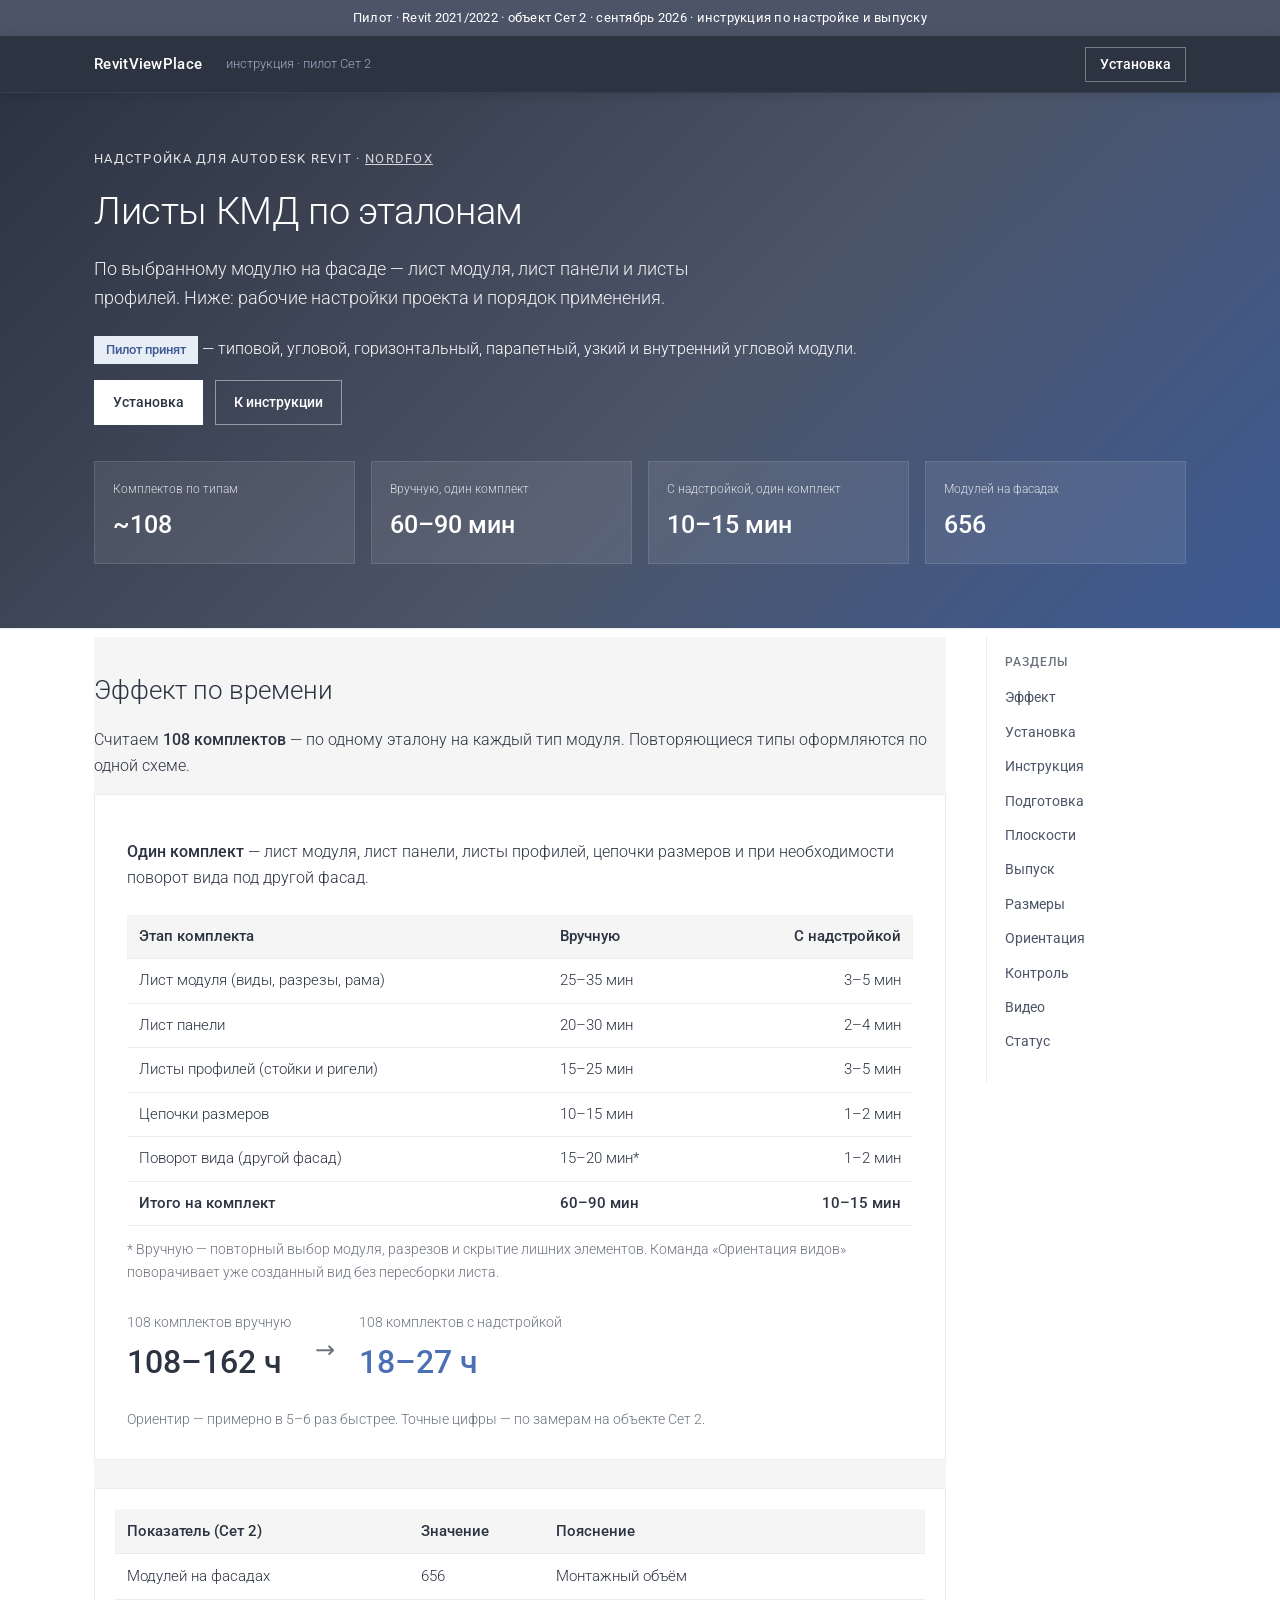
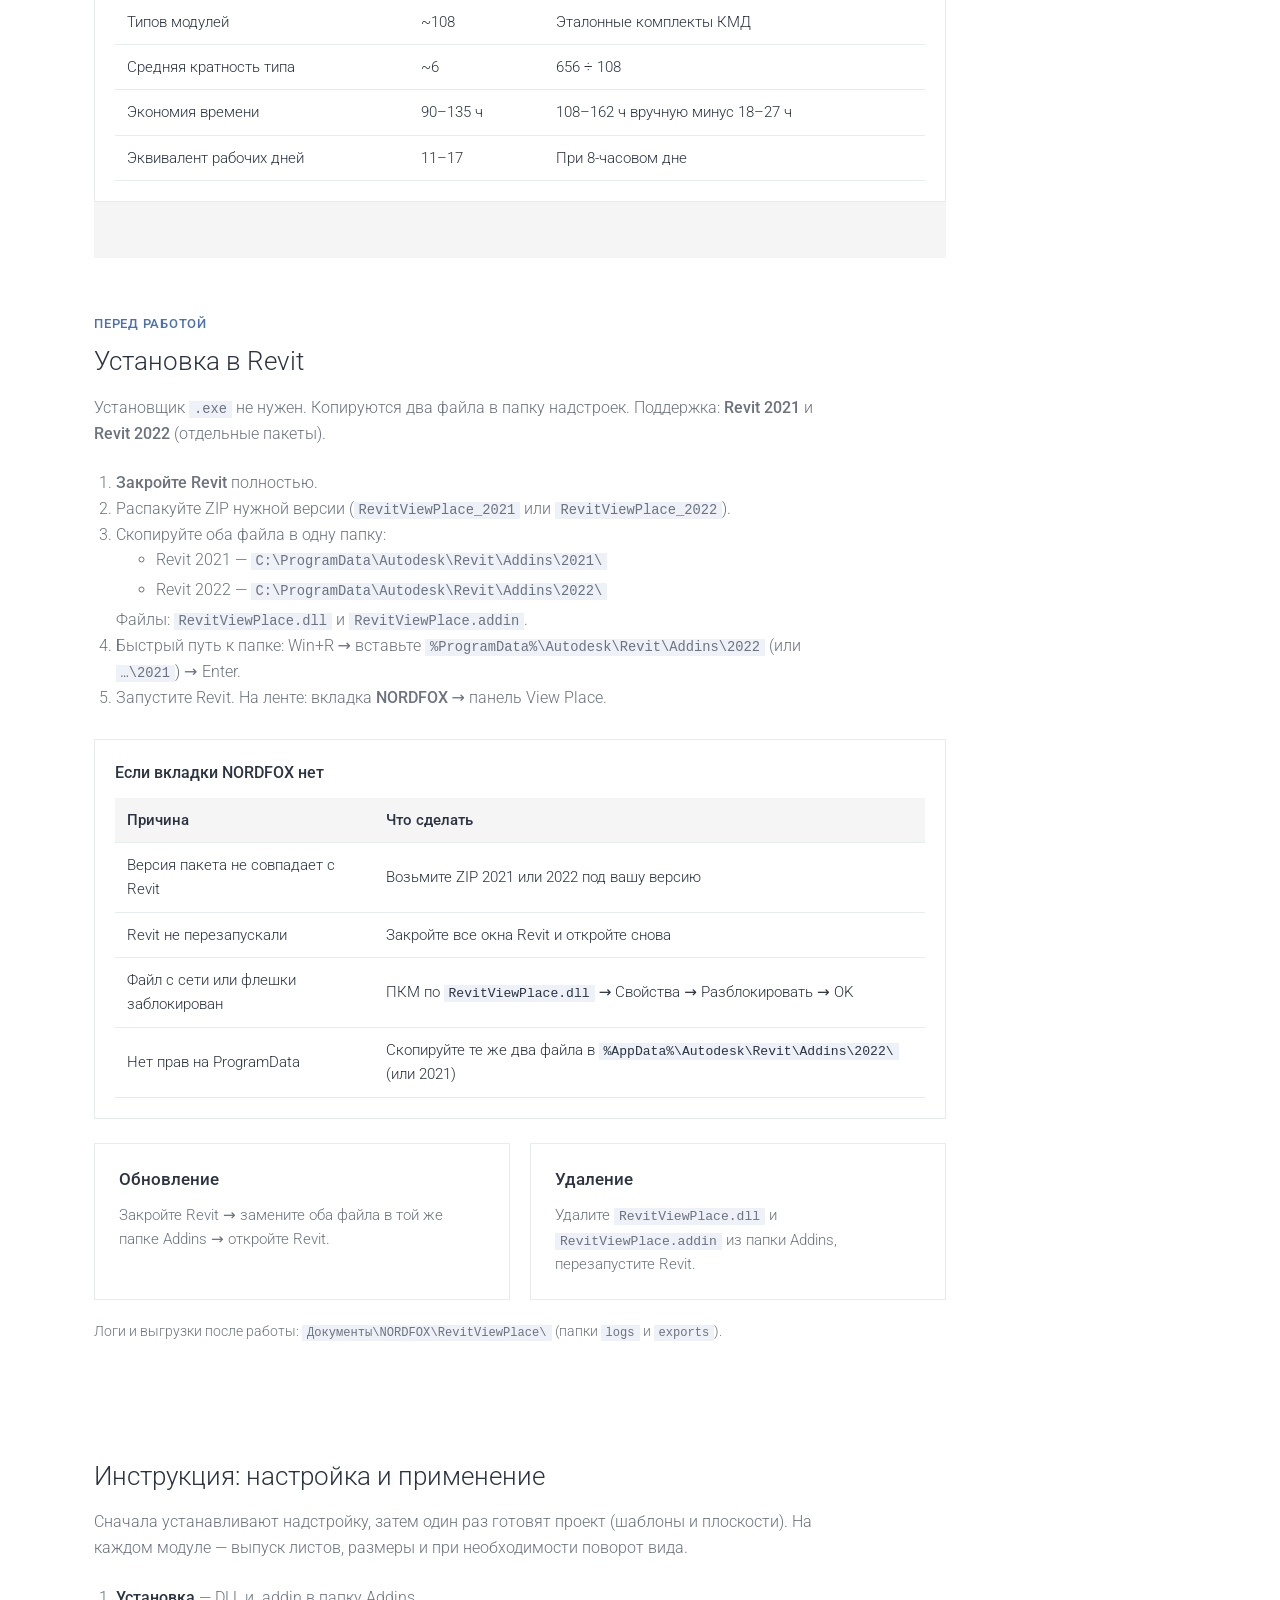
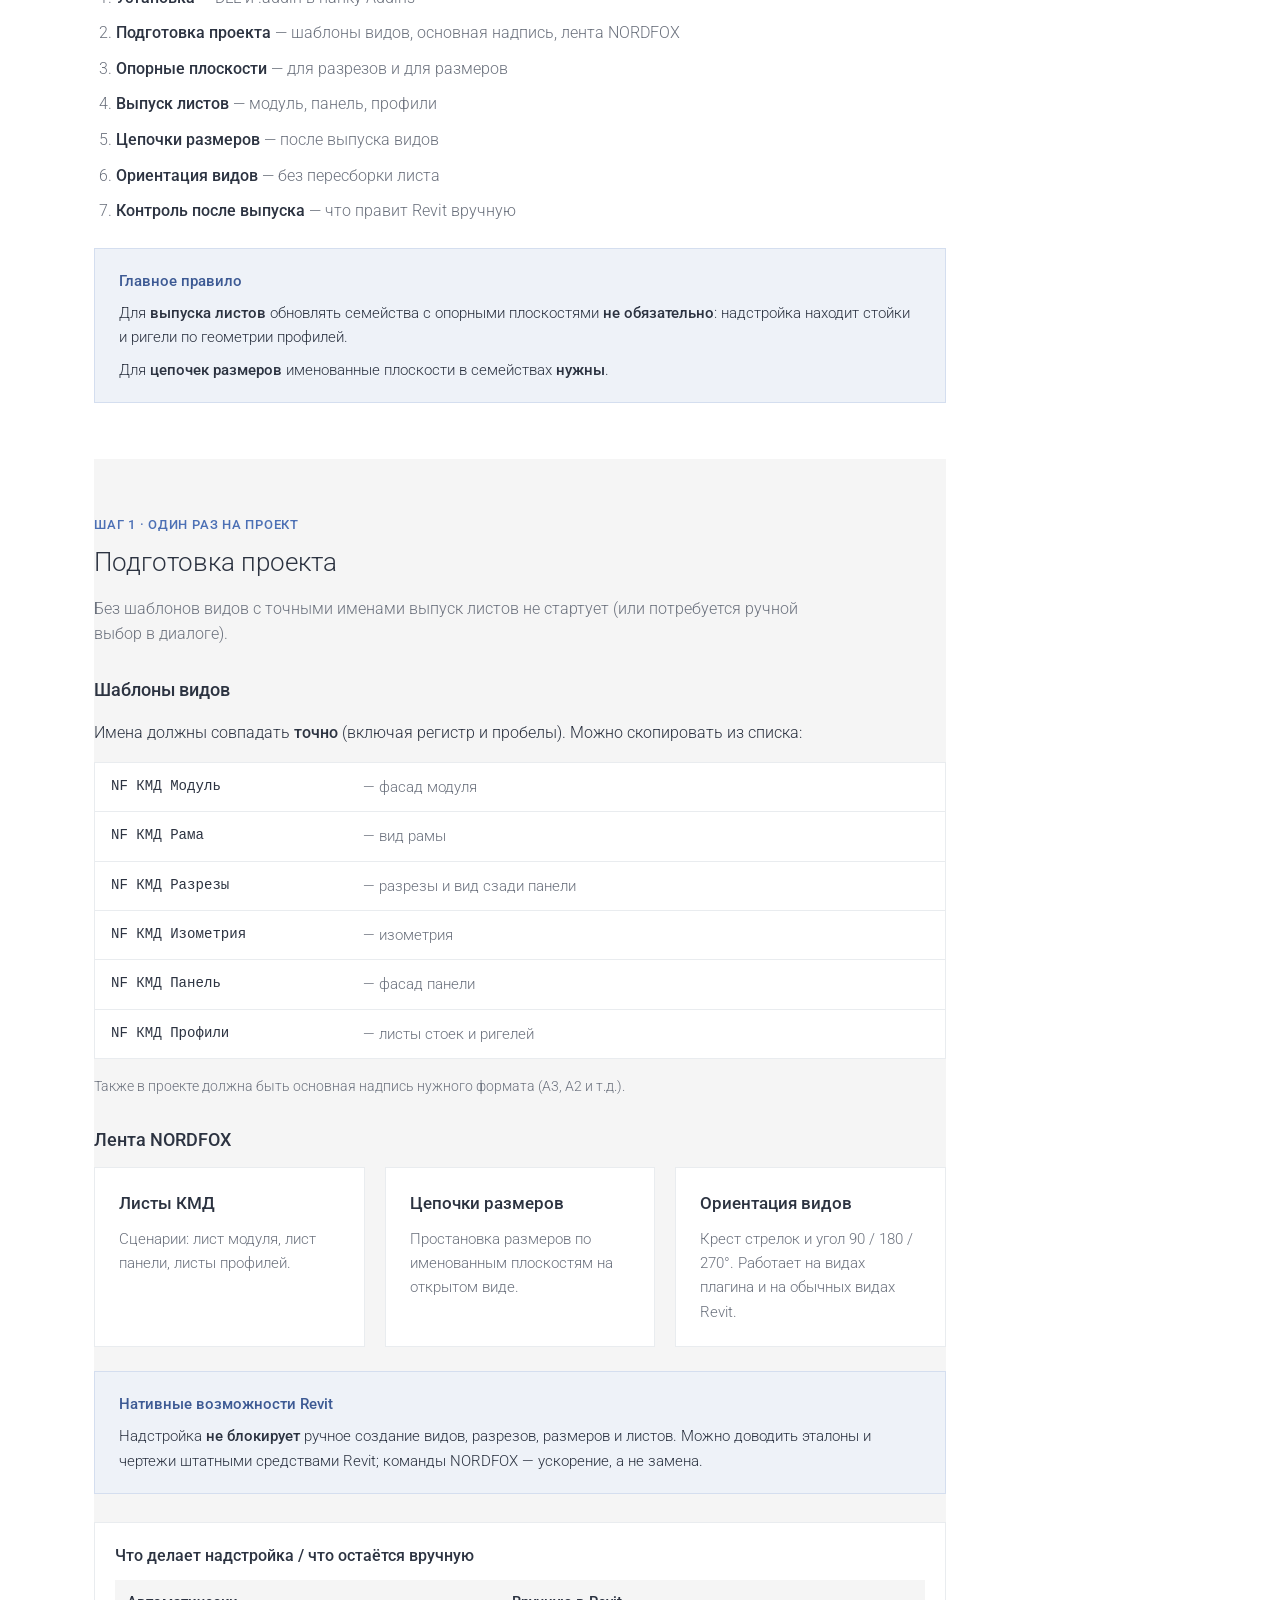
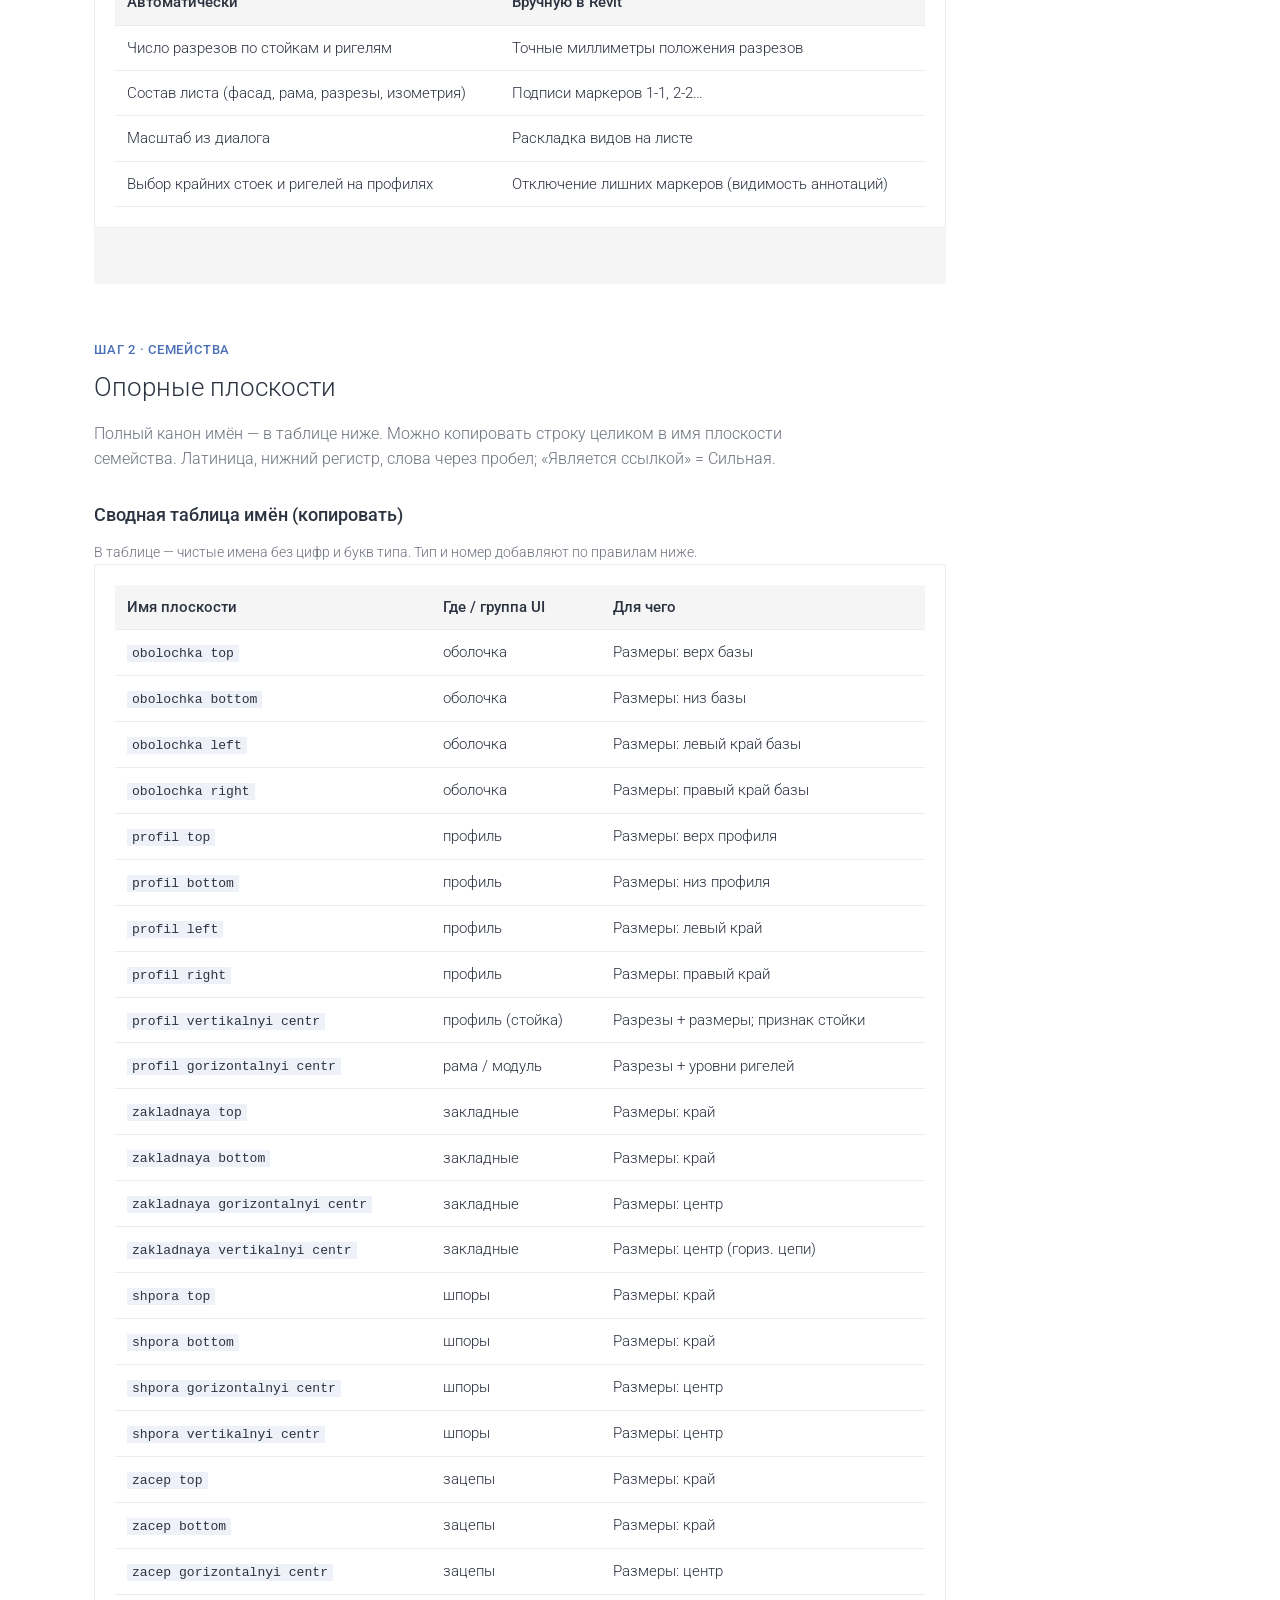
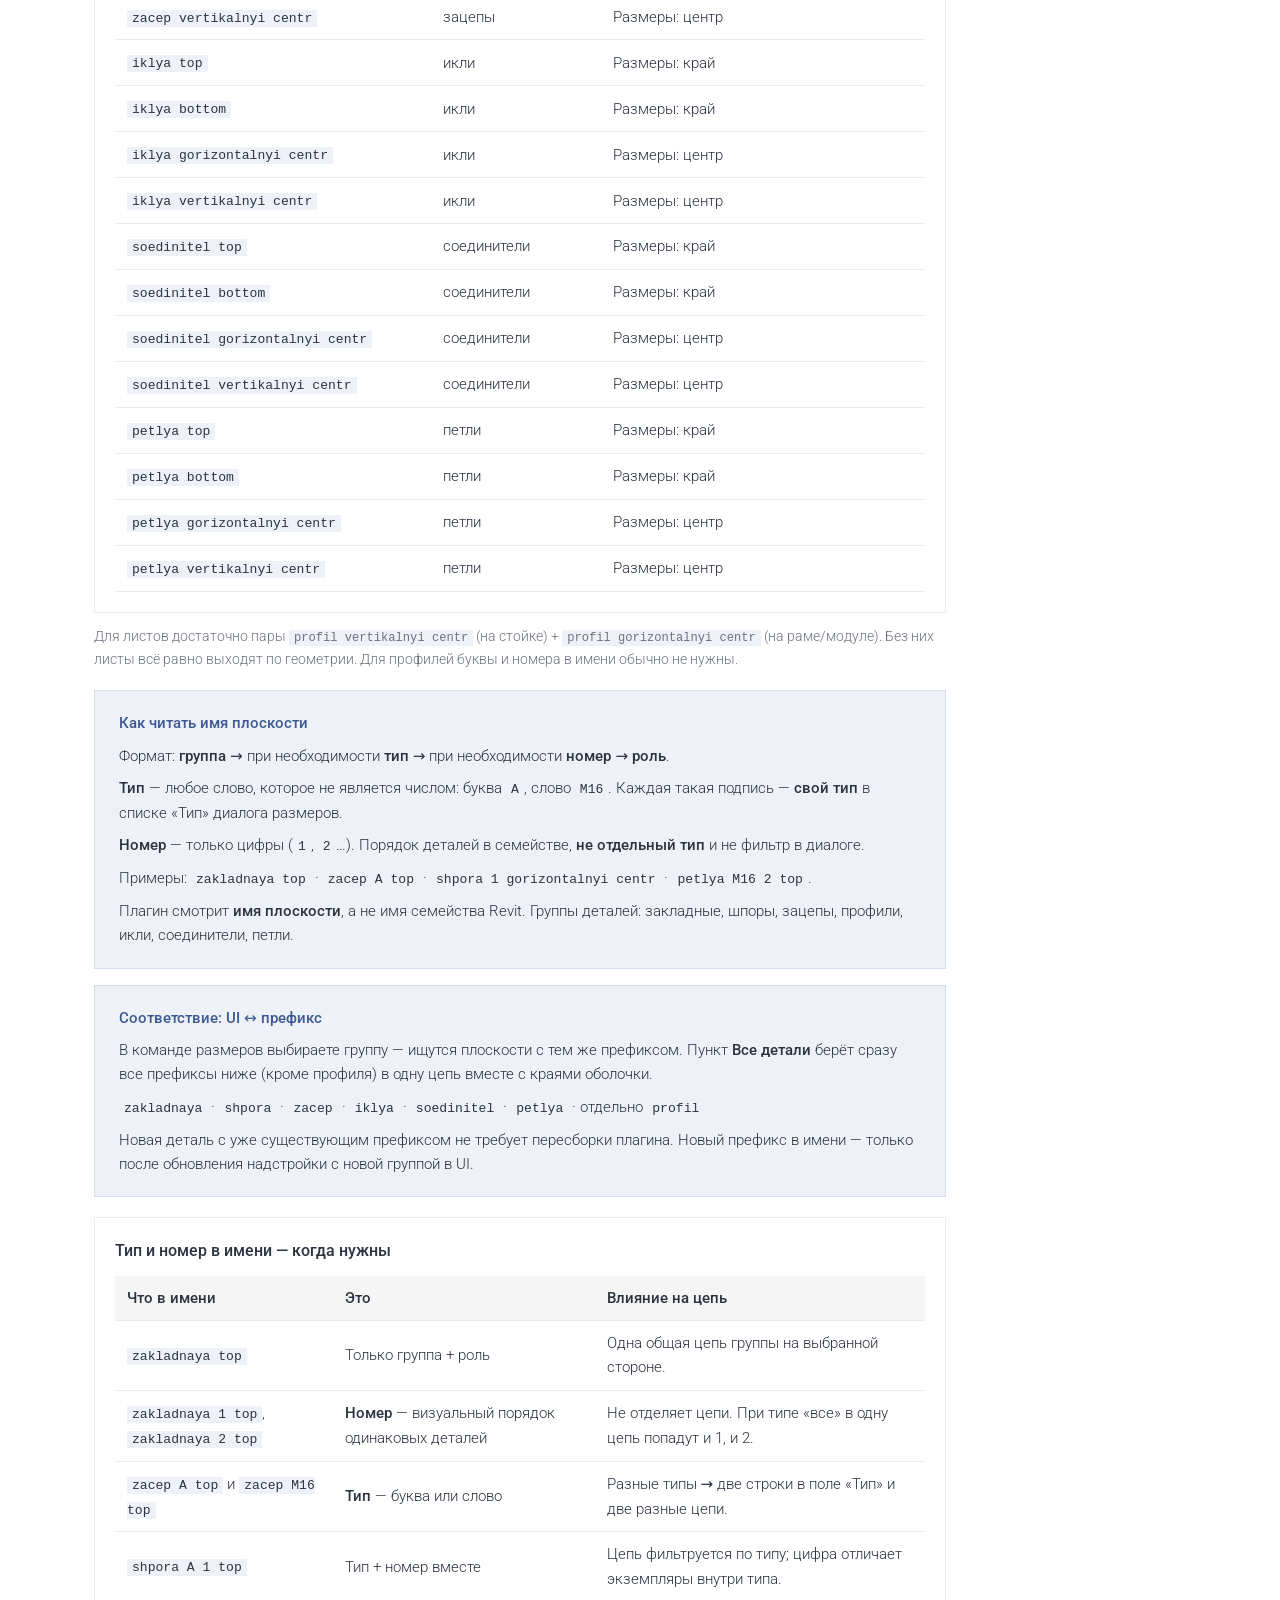
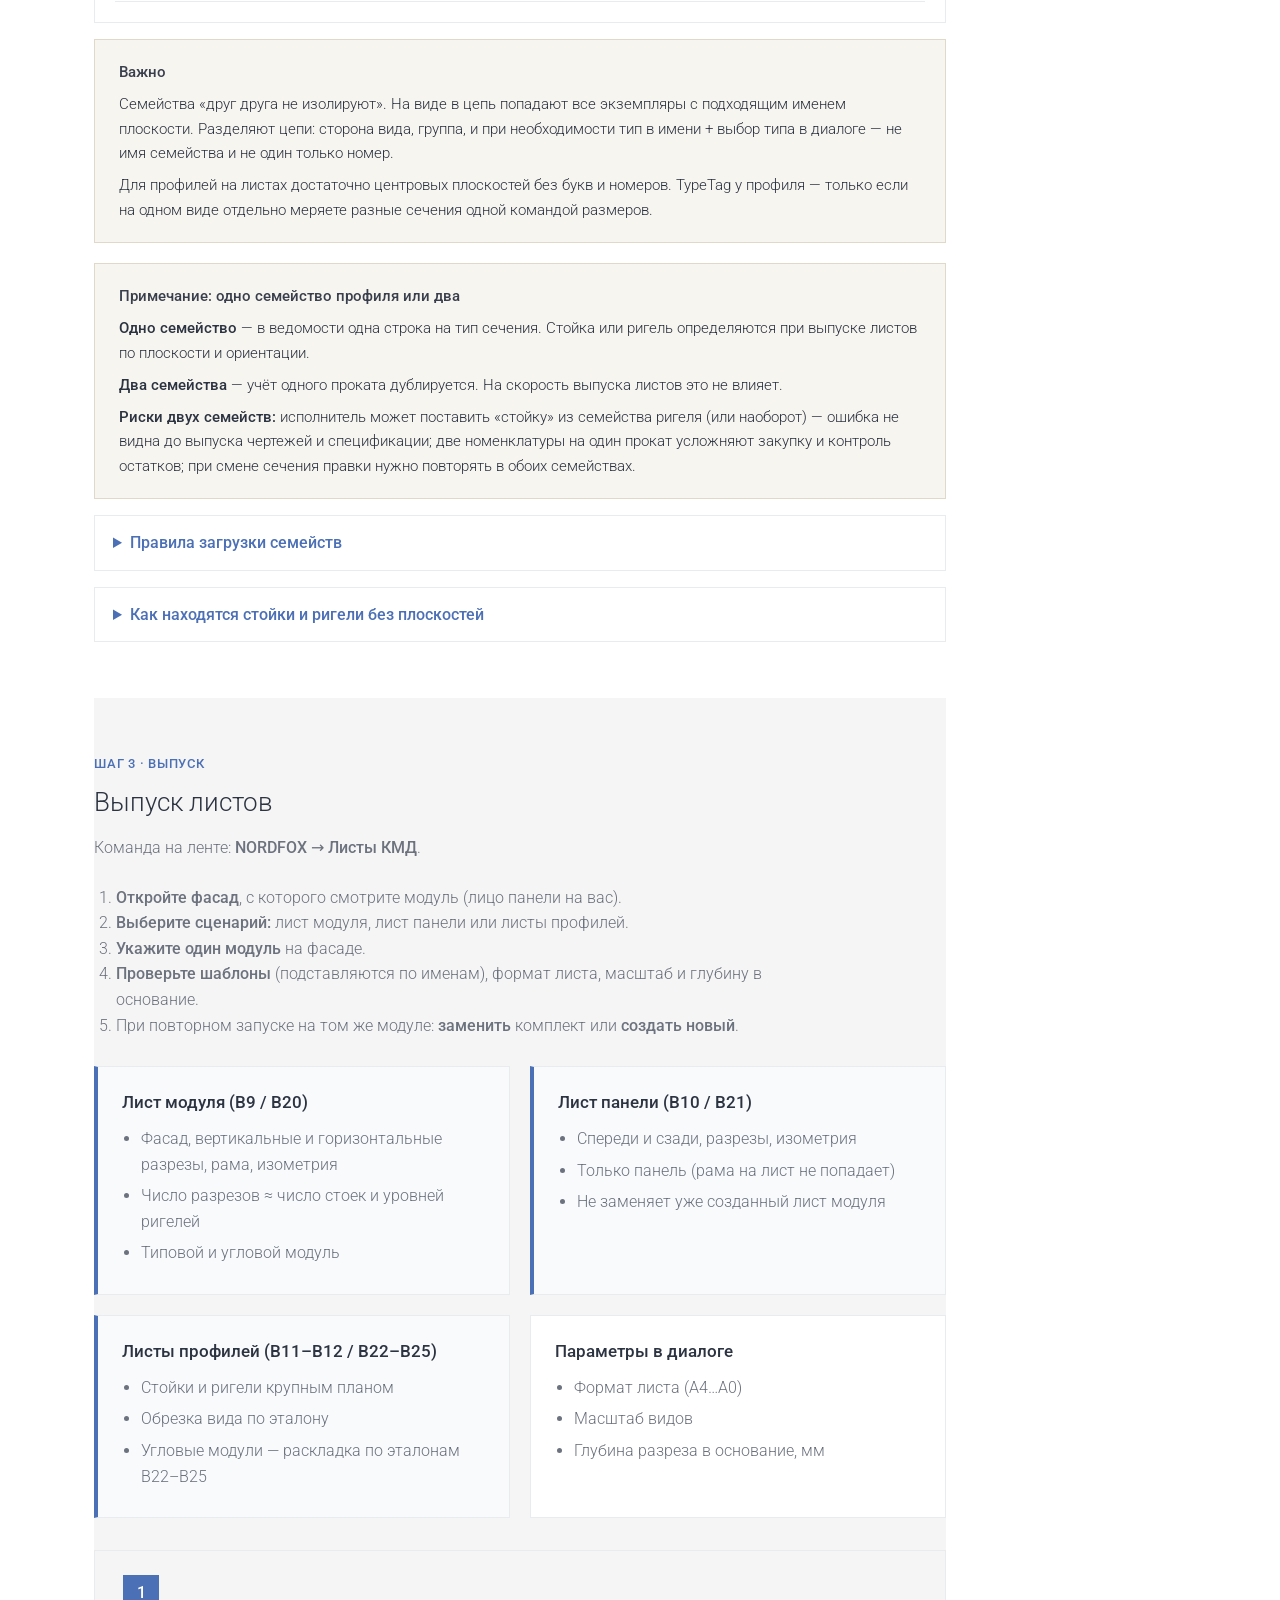
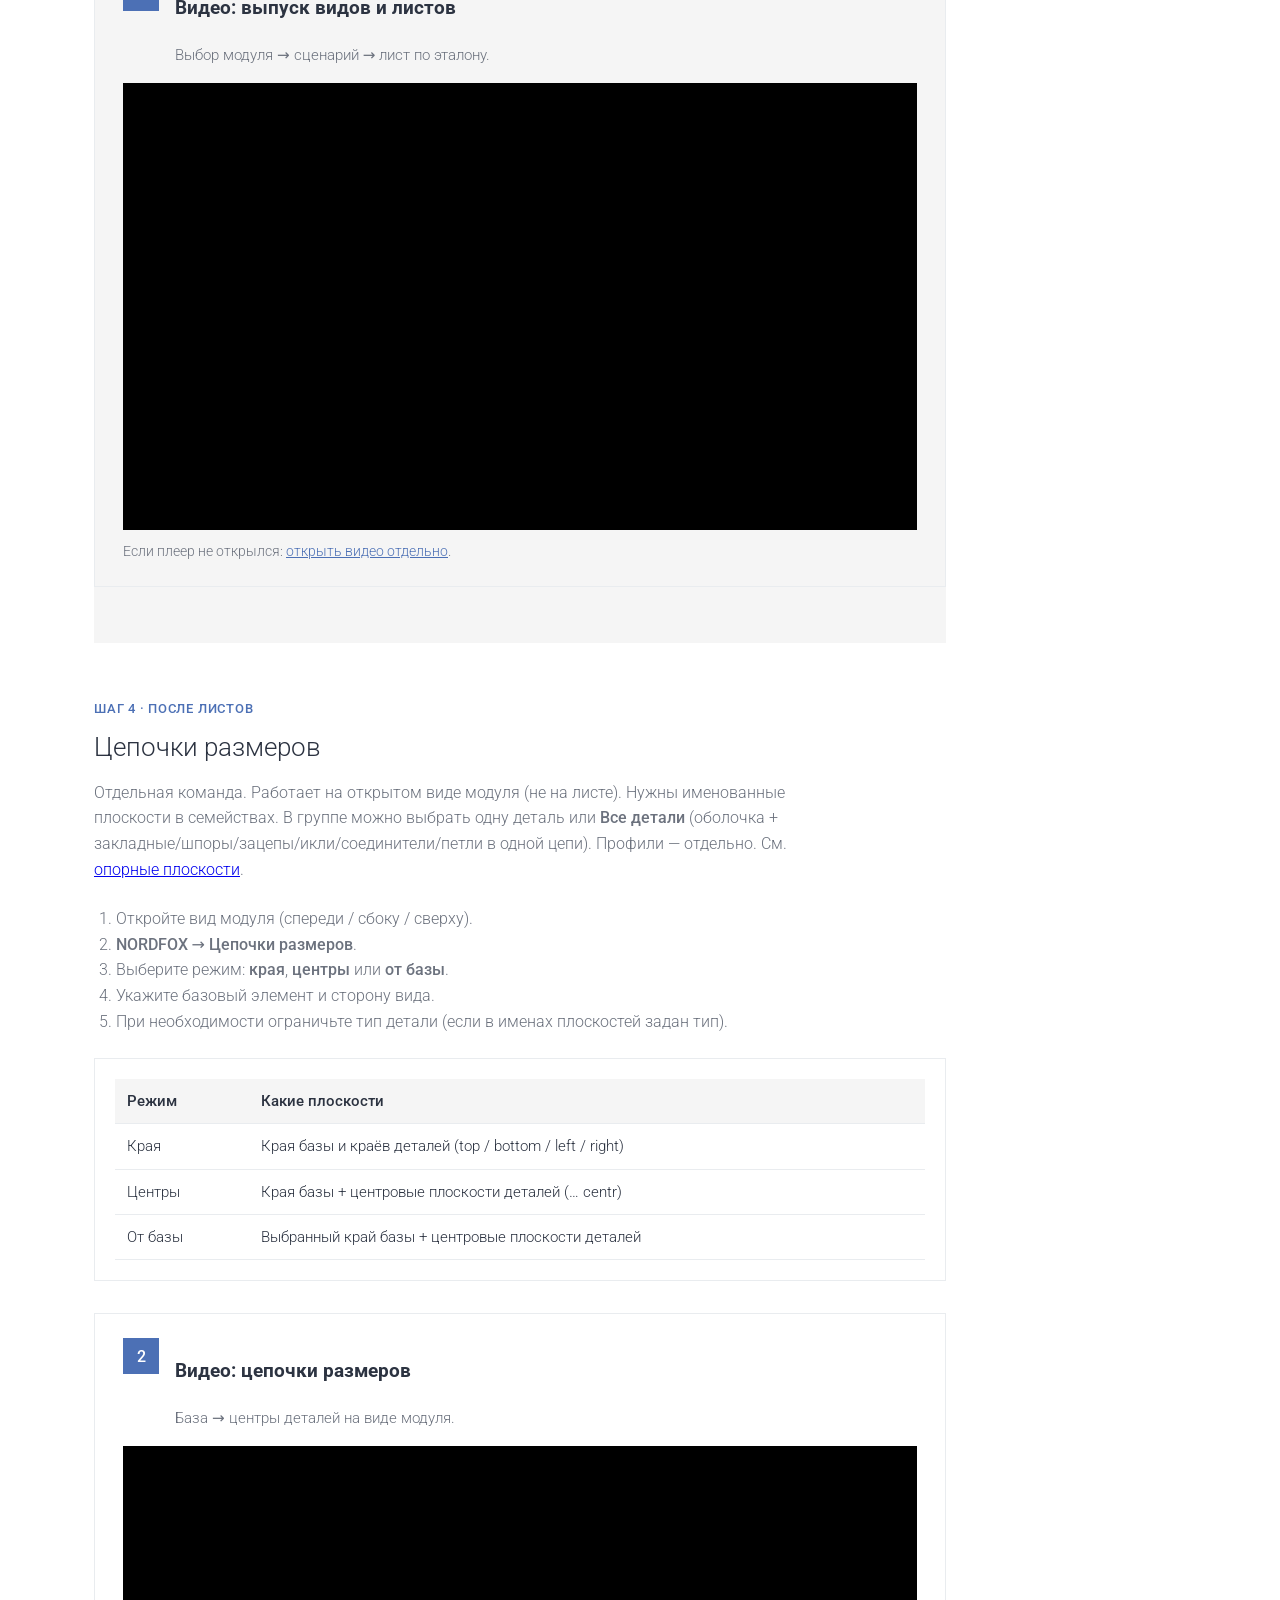
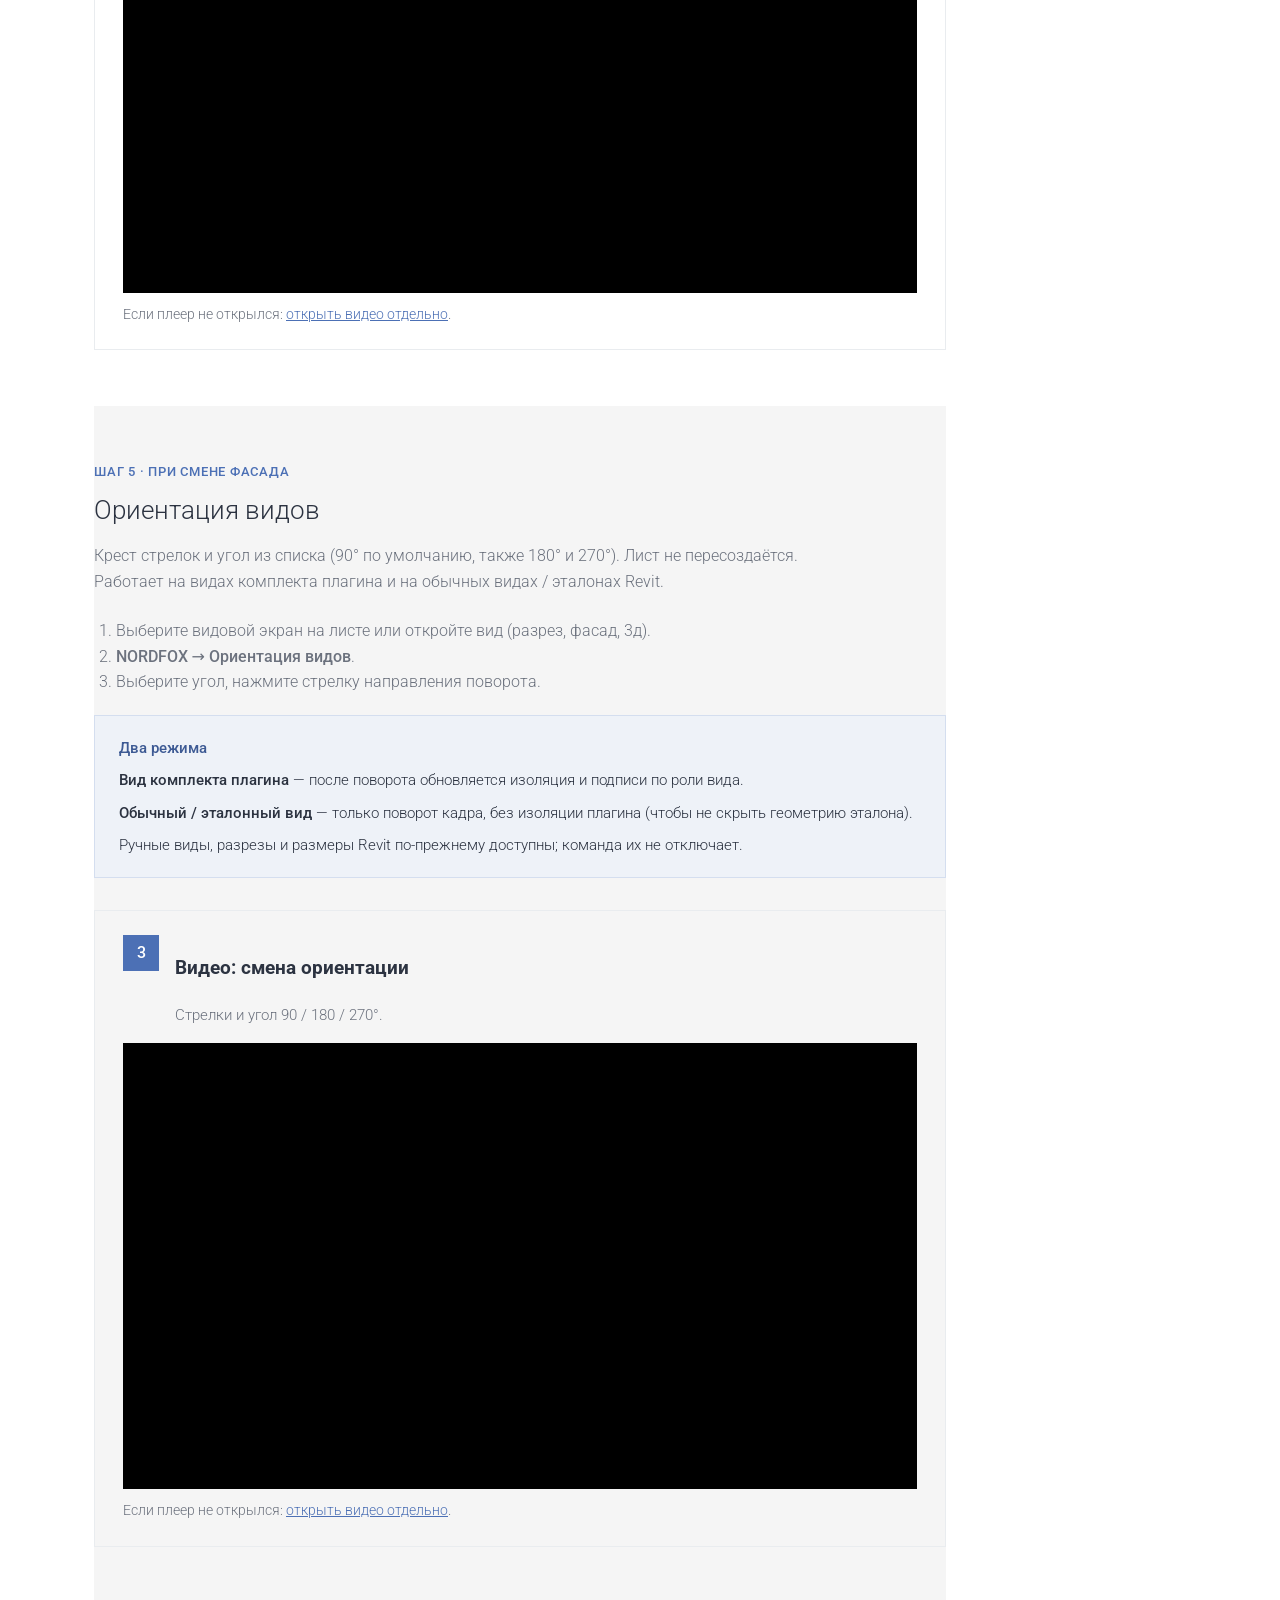
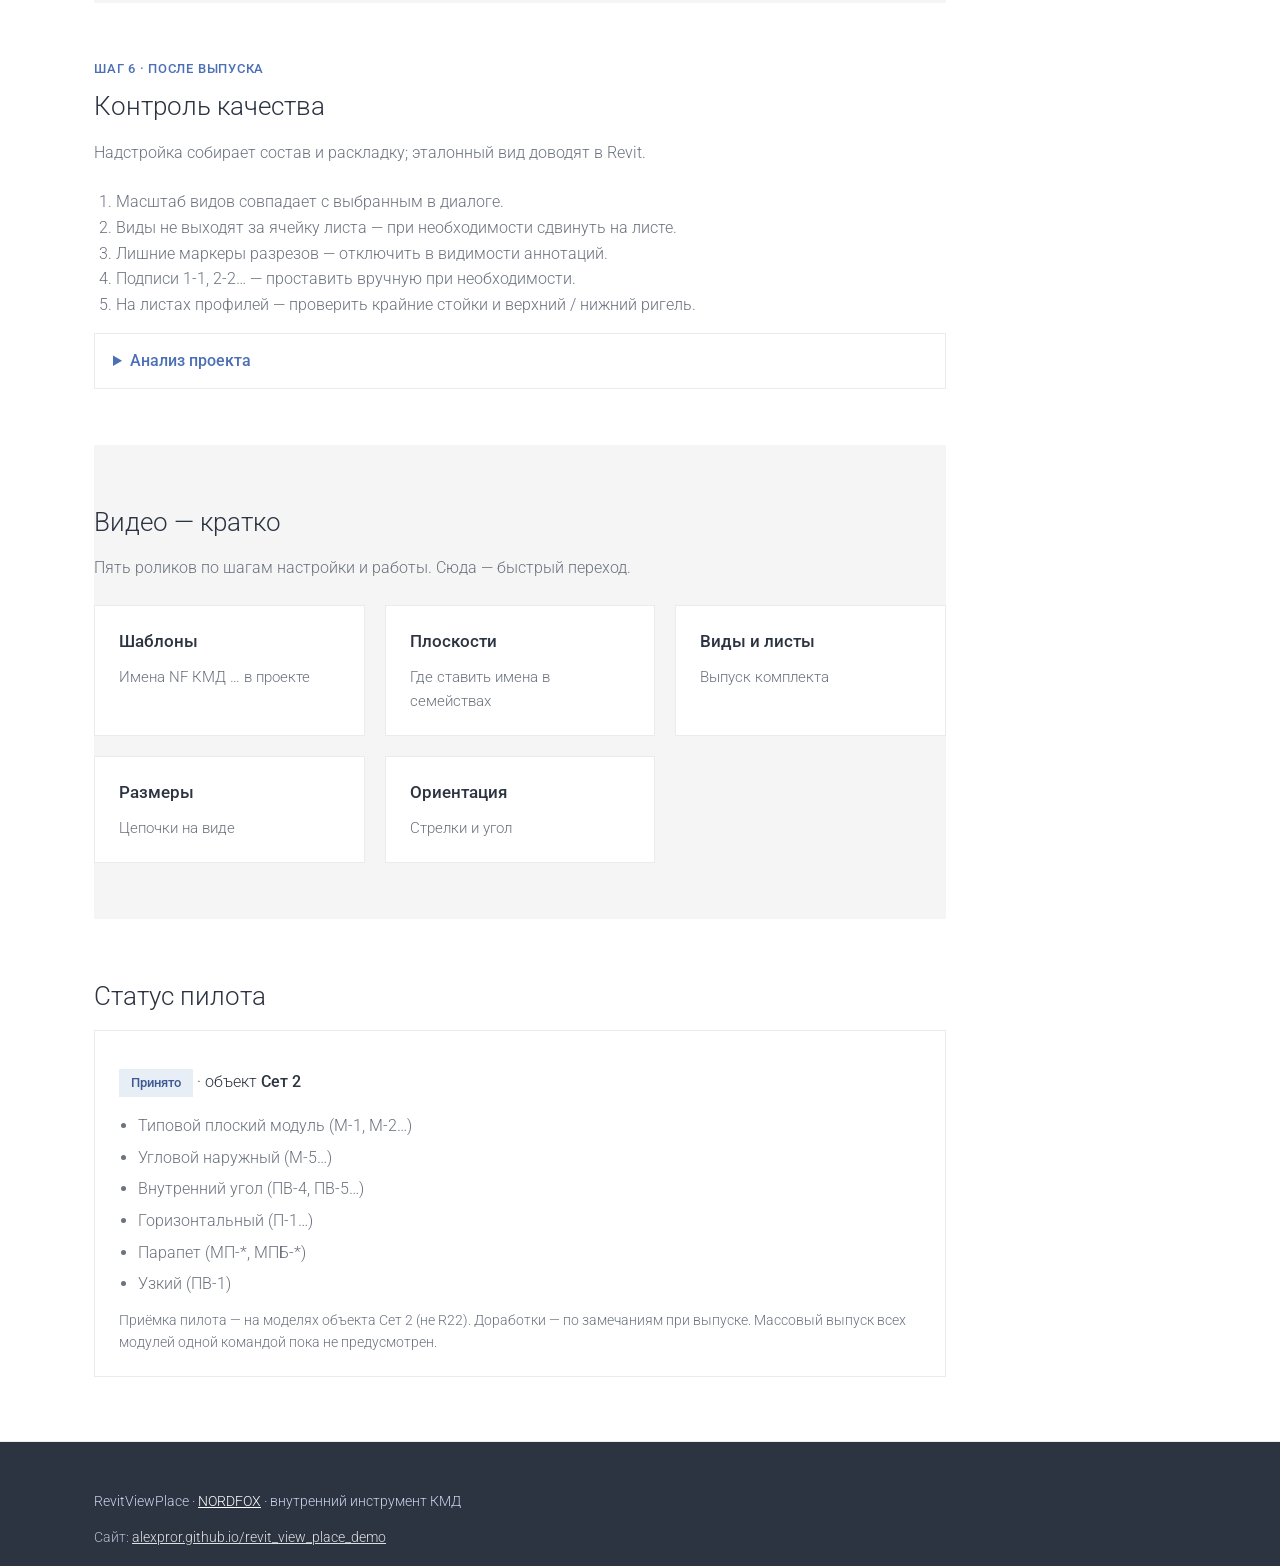
==== index.html @ 98c3a803 "Wire Google Drive demos for sheets, dimensions, and orientation. Hide templates/planes video slots u" ====
<!DOCTYPE html>
<html lang="ru">
<head>
  <meta charset="utf-8" />
  <meta name="viewport" content="width=device-width, initial-scale=1" />
  <meta name="robots" content="noindex, nofollow" />
  <title>RevitViewPlace — настройка и применение · NORDFOX</title>
  <link rel="stylesheet" href="style.css" />
</head>
<body>

  <header class="site-header">
    <div class="pilot-banner">Пилот · Revit 2021/2022 · объект Сет 2 · сентябрь 2026 · инструкция по настройке и выпуску</div>
    <nav class="site-nav">
      <div class="wrap site-nav-inner">
        <a class="site-brand" href="#top">RevitViewPlace</a>
        <span class="site-nav-hint">инструкция · пилот Сет 2</span>
        <a class="site-nav-cta" href="#install">Установка</a>
      </div>
    </nav>
  </header>

  <section class="hero" id="top">
    <div class="wrap">
      <p class="eyebrow">Надстройка для Autodesk Revit · <a href="https://nordfox.ru/" style="color:#fff;opacity:.9">NORDFOX</a></p>
      <h1>Листы КМД по эталонам</h1>
      <p class="lead">По выбранному модулю на фасаде — лист модуля, лист панели и листы профилей. Ниже: рабочие настройки проекта и порядок применения.</p>
      <p><span class="status-pill">Пилот принят</span> — типовой, угловой, горизонтальный, парапетный, узкий и внутренний угловой модули.</p>
      <div class="hero-actions">
        <a class="btn btn-light" href="#install">Установка</a>
        <a class="btn btn-ghost" href="#guide">К инструкции</a>
      </div>
      <div class="hero-stats">
        <div class="stat">
          <span class="stat-label">Комплектов по типам</span>
          <em>~108</em>
        </div>
        <div class="stat">
          <span class="stat-label">Вручную, один комплект</span>
          <em>60–90 мин</em>
        </div>
        <div class="stat">
          <span class="stat-label">С надстройкой, один комплект</span>
          <em>10–15 мин</em>
        </div>
        <div class="stat">
          <span class="stat-label">Модулей на фасадах</span>
          <em>656</em>
        </div>
      </div>
    </div>
  </section>

  <div class="doc-shell">
    <div class="wrap doc-layout">
      <aside class="doc-toc" aria-label="Разделы">
        <p class="doc-toc-title">Разделы</p>
        <nav class="doc-toc-nav">
          <a href="#outcome">Эффект</a>
          <a href="#install">Установка</a>
          <a href="#guide">Инструкция</a>
          <a href="#prepare">Подготовка</a>
          <a href="#planes">Плоскости</a>
          <a href="#sheets">Выпуск</a>
          <a href="#dimensions">Размеры</a>
          <a href="#orientation">Ориентация</a>
          <a href="#check">Контроль</a>
          <a href="#demo">Видео</a>
          <a href="#status">Статус</a>
        </nav>
      </aside>
      <div class="doc-main">

  <!-- —— Руководство: эффект —— -->
  <section class="section section-alt" id="outcome">
    <div class="section-inner">
      <h2>Эффект по времени</h2>
      <p class="lead-section">Считаем <strong>108 комплектов</strong> — по одному эталону на каждый тип модуля. Повторяющиеся типы оформляются по одной схеме.</p>

      <div class="outcome-strip">
        <p><strong>Один комплект</strong> — лист модуля, лист панели, листы профилей, цепочки размеров и при необходимости поворот вида под другой фасад.</p>

        <table class="kit-breakdown">
          <thead>
            <tr><th>Этап комплекта</th><th>Вручную</th><th>С надстройкой</th></tr>
          </thead>
          <tbody>
            <tr><td>Лист модуля (виды, разрезы, рама)</td><td>25–35 мин</td><td>3–5 мин</td></tr>
            <tr><td>Лист панели</td><td>20–30 мин</td><td>2–4 мин</td></tr>
            <tr><td>Листы профилей (стойки и ригели)</td><td>15–25 мин</td><td>3–5 мин</td></tr>
            <tr><td>Цепочки размеров</td><td>10–15 мин</td><td>1–2 мин</td></tr>
            <tr><td>Поворот вида (другой фасад)</td><td>15–20 мин*</td><td>1–2 мин</td></tr>
            <tr><td><strong>Итого на комплект</strong></td><td><strong>60–90 мин</strong></td><td><strong>10–15 мин</strong></td></tr>
          </tbody>
        </table>
        <p class="note">* Вручную — повторный выбор модуля, разрезов и скрытие лишних элементов. Команда «Ориентация видов» поворачивает уже созданный вид без пересборки листа.</p>

        <div class="outcome-compare" style="margin-top: 28px;">
          <div class="outcome-side">
            <span>108 комплектов вручную</span>
            <strong>108–162 ч</strong>
          </div>
          <span class="outcome-arrow">→</span>
          <div class="outcome-side outcome-side-accent">
            <span>108 комплектов с надстройкой</span>
            <strong>18–27 ч</strong>
          </div>
        </div>
        <p class="note" style="margin: 0;">Ориентир — примерно в 5–6 раз быстрее. Точные цифры — по замерам на объекте Сет 2.</p>
      </div>

      <div class="plane-diagram" style="margin-top: 28px;">
        <table>
          <thead>
            <tr><th>Показатель (Сет 2)</th><th>Значение</th><th>Пояснение</th></tr>
          </thead>
          <tbody>
            <tr><td>Модулей на фасадах</td><td>656</td><td>Монтажный объём</td></tr>
            <tr><td>Типов модулей</td><td>~108</td><td>Эталонные комплекты КМД</td></tr>
            <tr><td>Средняя кратность типа</td><td>~6</td><td>656 ÷ 108</td></tr>
            <tr><td>Экономия времени</td><td>90–135 ч</td><td>108–162 ч вручную минус 18–27 ч</td></tr>
            <tr><td>Эквивалент рабочих дней</td><td>11–17</td><td>При 8-часовом дне</td></tr>
          </tbody>
        </table>
      </div>
    </div>
  </section>

  <!-- —— Установка —— -->
  <section class="section" id="install">
    <div class="wrap">
      <p class="section-kicker">Перед работой</p>
      <h2>Установка в Revit</h2>
      <p class="lead-section">Установщик <code>.exe</code> не нужен. Копируются два файла в папку надстроек. Поддержка: <strong>Revit 2021</strong> и <strong>Revit 2022</strong> (отдельные пакеты).</p>

      <ol class="steps">
        <li><strong>Закройте Revit</strong> полностью.</li>
        <li>Распакуйте ZIP нужной версии (<code>RevitViewPlace_2021</code> или <code>RevitViewPlace_2022</code>).</li>
        <li>
          Скопируйте оба файла в одну папку:
          <ul>
            <li>Revit 2021 — <code>C:\ProgramData\Autodesk\Revit\Addins\2021\</code></li>
            <li>Revit 2022 — <code>C:\ProgramData\Autodesk\Revit\Addins\2022\</code></li>
          </ul>
          Файлы: <code>RevitViewPlace.dll</code> и <code>RevitViewPlace.addin</code>.
        </li>
        <li>
          Быстрый путь к папке: Win+R → вставьте
          <code>%ProgramData%\Autodesk\Revit\Addins\2022</code>
          (или <code>…\2021</code>) → Enter.
        </li>
        <li>Запустите Revit. На ленте: вкладка <strong>NORDFOX</strong> → панель View Place.</li>
      </ol>

      <div class="plane-diagram" style="margin-top: 28px;">
        <h3 class="table-caption">Если вкладки NORDFOX нет</h3>
        <table>
          <thead>
            <tr><th>Причина</th><th>Что сделать</th></tr>
          </thead>
          <tbody>
            <tr><td>Версия пакета не совпадает с Revit</td><td>Возьмите ZIP 2021 или 2022 под вашу версию</td></tr>
            <tr><td>Revit не перезапускали</td><td>Закройте все окна Revit и откройте снова</td></tr>
            <tr><td>Файл с сети или флешки заблокирован</td><td>ПКМ по <code>RevitViewPlace.dll</code> → Свойства → Разблокировать → OK</td></tr>
            <tr><td>Нет прав на ProgramData</td><td>Скопируйте те же два файла в <code>%AppData%\Autodesk\Revit\Addins\2022\</code> (или 2021)</td></tr>
          </tbody>
        </table>
      </div>

      <div class="grid-2" style="margin-top: 24px;">
        <article class="card">
          <h3>Обновление</h3>
          <p class="card-text">Закройте Revit → замените оба файла в той же папке Addins → откройте Revit.</p>
        </article>
        <article class="card">
          <h3>Удаление</h3>
          <p class="card-text">Удалите <code>RevitViewPlace.dll</code> и <code>RevitViewPlace.addin</code> из папки Addins, перезапустите Revit.</p>
        </article>
      </div>

      <p class="note" style="margin-top: 20px;">Логи и выгрузки после работы: <code>Документы\NORDFOX\RevitViewPlace\</code> (папки <code>logs</code> и <code>exports</code>).</p>
    </div>
  </section>

  <!-- —— Оглавление инструкции —— -->
  <section class="section" id="guide">
    <div class="wrap">
      <h2>Инструкция: настройка и применение</h2>
      <p class="lead-section">Сначала устанавливают надстройку, затем один раз готовят проект (шаблоны и плоскости). На каждом модуле — выпуск листов, размеры и при необходимости поворот вида.</p>

      <ol class="guide-toc">
        <li><a href="#install"><strong>Установка</strong></a> — DLL и .addin в папку Addins</li>
        <li><a href="#prepare"><strong>Подготовка проекта</strong></a> — шаблоны видов, основная надпись, лента NORDFOX</li>
        <li><a href="#planes"><strong>Опорные плоскости</strong></a> — для разрезов и для размеров</li>
        <li><a href="#sheets"><strong>Выпуск листов</strong></a> — модуль, панель, профили</li>
        <li><a href="#dimensions"><strong>Цепочки размеров</strong></a> — после выпуска видов</li>
        <li><a href="#orientation"><strong>Ориентация видов</strong></a> — без пересборки листа</li>
        <li><a href="#check"><strong>Контроль после выпуска</strong></a> — что правит Revit вручную</li>
      </ol>

      <div class="callout">
        <h4>Главное правило</h4>
        <p>Для <strong>выпуска листов</strong> обновлять семейства с опорными плоскостями <strong>не обязательно</strong>: надстройка находит стойки и ригели по геометрии профилей.</p>
        <p>Для <strong>цепочек размеров</strong> именованные плоскости в семействах <strong>нужны</strong>.</p>
      </div>
    </div>
  </section>

  <!-- —— 1. Подготовка —— -->
  <section class="section section-alt" id="prepare">
    <div class="wrap">
      <p class="section-kicker">Шаг 1 · один раз на проект</p>
      <h2>Подготовка проекта</h2>
      <p class="lead-section">Без шаблонов видов с точными именами выпуск листов не стартует (или потребуется ручной выбор в диалоге).</p>

      <h3 class="subhead">Шаблоны видов</h3>
      <p>Имена должны совпадать <strong>точно</strong> (включая регистр и пробелы). Можно скопировать из списка:</p>
      <ul class="template-list">
        <li><span>NF КМД Модуль</span> — фасад модуля</li>
        <li><span>NF КМД Рама</span> — вид рамы</li>
        <li><span>NF КМД Разрезы</span> — разрезы и вид сзади панели</li>
        <li><span>NF КМД Изометрия</span> — изометрия</li>
        <li><span>NF КМД Панель</span> — фасад панели</li>
        <li><span>NF КМД Профили</span> — листы стоек и ригелей</li>
      </ul>
      <p class="note">Также в проекте должна быть основная надпись нужного формата (A3, A2 и т.д.).</p>

      <!-- Видео шаблонов — позже
      <div class="demo-inline" id="demo-templates">
        <div class="demo-block-head">
          <span class="demo-num">Т</span>
          <div>
            <h3>Видео: шаблоны видов</h3>
            <p>Где в проекте создать шаблоны и как задать имена NF КМД …</p>
          </div>
        </div>
        <div class="video-mount" data-video-id="templates"></div>
      </div>
      -->

      <h3 class="subhead">Лента NORDFOX</h3>
      <div class="grid-3">
        <article class="card">
          <h3>Листы КМД</h3>
          <p class="card-text">Сценарии: лист модуля, лист панели, листы профилей.</p>
        </article>
        <article class="card">
          <h3>Цепочки размеров</h3>
          <p class="card-text">Простановка размеров по именованным плоскостям на открытом виде.</p>
        </article>
        <article class="card">
          <h3>Ориентация видов</h3>
          <p class="card-text">Крест стрелок и угол 90 / 180 / 270°. Работает на видах плагина и на обычных видах Revit.</p>
        </article>
      </div>

      <div class="callout" style="margin-top: 24px;">
        <h4>Нативные возможности Revit</h4>
        <p>Надстройка <strong>не блокирует</strong> ручное создание видов, разрезов, размеров и листов. Можно доводить эталоны и чертежи штатными средствами Revit; команды NORDFOX — ускорение, а не замена.</p>
      </div>

      <div class="plane-diagram" style="margin-top: 28px;">
        <h3 class="table-caption">Что делает надстройка / что остаётся вручную</h3>
        <table>
          <thead>
            <tr><th>Автоматически</th><th>Вручную в Revit</th></tr>
          </thead>
          <tbody>
            <tr><td>Число разрезов по стойкам и ригелям</td><td>Точные миллиметры положения разрезов</td></tr>
            <tr><td>Состав листа (фасад, рама, разрезы, изометрия)</td><td>Подписи маркеров 1-1, 2-2…</td></tr>
            <tr><td>Масштаб из диалога</td><td>Раскладка видов на листе</td></tr>
            <tr><td>Выбор крайних стоек и ригелей на профилях</td><td>Отключение лишних маркеров (видимость аннотаций)</td></tr>
          </tbody>
        </table>
      </div>
    </div>
  </section>

  <!-- —— 2. Плоскости —— -->
  <section class="section" id="planes">
    <div class="wrap">
      <p class="section-kicker">Шаг 2 · семейства</p>
      <h2>Опорные плоскости</h2>
      <p class="lead-section">Полный канон имён — в таблице ниже. Можно копировать строку целиком в имя плоскости семейства. Латиница, нижний регистр, слова через пробел; «Является ссылкой» = Сильная.</p>

      <!-- Видео плоскостей — позже
      <div class="demo-inline" id="demo-planes">
        <div class="demo-block-head">
          <span class="demo-num">П</span>
          <div>
            <h3>Видео: опорные плоскости</h3>
            <p>Где ставить плоскости в модуле, раме и профиле.</p>
          </div>
        </div>
        <div class="video-mount" data-video-id="planes"></div>
      </div>
      -->

      <h3 class="subhead">Сводная таблица имён (копировать)</h3>
      <p class="note" style="margin-top:0">В таблице — чистые имена без цифр и букв типа. Тип и номер добавляют по правилам ниже.</p>
      <div class="plane-diagram">
        <table class="copy-table">
          <thead>
            <tr><th>Имя плоскости</th><th>Где / группа UI</th><th>Для чего</th></tr>
          </thead>
          <tbody>
            <tr><td><code>obolochka top</code></td><td>оболочка</td><td>Размеры: верх базы</td></tr>
            <tr><td><code>obolochka bottom</code></td><td>оболочка</td><td>Размеры: низ базы</td></tr>
            <tr><td><code>obolochka left</code></td><td>оболочка</td><td>Размеры: левый край базы</td></tr>
            <tr><td><code>obolochka right</code></td><td>оболочка</td><td>Размеры: правый край базы</td></tr>
            <tr><td><code>profil top</code></td><td>профиль</td><td>Размеры: верх профиля</td></tr>
            <tr><td><code>profil bottom</code></td><td>профиль</td><td>Размеры: низ профиля</td></tr>
            <tr><td><code>profil left</code></td><td>профиль</td><td>Размеры: левый край</td></tr>
            <tr><td><code>profil right</code></td><td>профиль</td><td>Размеры: правый край</td></tr>
            <tr><td><code>profil vertikalnyi centr</code></td><td>профиль (стойка)</td><td>Разрезы + размеры; признак стойки</td></tr>
            <tr><td><code>profil gorizontalnyi centr</code></td><td>рама / модуль</td><td>Разрезы + уровни ригелей</td></tr>
            <tr><td><code>zakladnaya top</code></td><td>закладные</td><td>Размеры: край</td></tr>
            <tr><td><code>zakladnaya bottom</code></td><td>закладные</td><td>Размеры: край</td></tr>
            <tr><td><code>zakladnaya gorizontalnyi centr</code></td><td>закладные</td><td>Размеры: центр</td></tr>
            <tr><td><code>zakladnaya vertikalnyi centr</code></td><td>закладные</td><td>Размеры: центр (гориз. цепи)</td></tr>
            <tr><td><code>shpora top</code></td><td>шпоры</td><td>Размеры: край</td></tr>
            <tr><td><code>shpora bottom</code></td><td>шпоры</td><td>Размеры: край</td></tr>
            <tr><td><code>shpora gorizontalnyi centr</code></td><td>шпоры</td><td>Размеры: центр</td></tr>
            <tr><td><code>shpora vertikalnyi centr</code></td><td>шпоры</td><td>Размеры: центр</td></tr>
            <tr><td><code>zacep top</code></td><td>зацепы</td><td>Размеры: край</td></tr>
            <tr><td><code>zacep bottom</code></td><td>зацепы</td><td>Размеры: край</td></tr>
            <tr><td><code>zacep gorizontalnyi centr</code></td><td>зацепы</td><td>Размеры: центр</td></tr>
            <tr><td><code>zacep vertikalnyi centr</code></td><td>зацепы</td><td>Размеры: центр</td></tr>
            <tr><td><code>iklya top</code></td><td>икли</td><td>Размеры: край</td></tr>
            <tr><td><code>iklya bottom</code></td><td>икли</td><td>Размеры: край</td></tr>
            <tr><td><code>iklya gorizontalnyi centr</code></td><td>икли</td><td>Размеры: центр</td></tr>
            <tr><td><code>iklya vertikalnyi centr</code></td><td>икли</td><td>Размеры: центр</td></tr>
            <tr><td><code>soedinitel top</code></td><td>соединители</td><td>Размеры: край</td></tr>
            <tr><td><code>soedinitel bottom</code></td><td>соединители</td><td>Размеры: край</td></tr>
            <tr><td><code>soedinitel gorizontalnyi centr</code></td><td>соединители</td><td>Размеры: центр</td></tr>
            <tr><td><code>soedinitel vertikalnyi centr</code></td><td>соединители</td><td>Размеры: центр</td></tr>
            <tr><td><code>petlya top</code></td><td>петли</td><td>Размеры: край</td></tr>
            <tr><td><code>petlya bottom</code></td><td>петли</td><td>Размеры: край</td></tr>
            <tr><td><code>petlya gorizontalnyi centr</code></td><td>петли</td><td>Размеры: центр</td></tr>
            <tr><td><code>petlya vertikalnyi centr</code></td><td>петли</td><td>Размеры: центр</td></tr>
          </tbody>
        </table>
      </div>
      <p class="note">Для листов достаточно пары <code>profil vertikalnyi centr</code> (на стойке) + <code>profil gorizontalnyi centr</code> (на раме/модуле). Без них листы всё равно выходят по геометрии. Для профилей буквы и номера в имени обычно не нужны.</p>

      <div class="callout">
        <h4>Как читать имя плоскости</h4>
        <p>Формат: <strong>группа</strong> → при необходимости <strong>тип</strong> → при необходимости <strong>номер</strong> → <strong>роль</strong>.</p>
        <p><strong>Тип</strong> — любое слово, которое не является числом: буква <code>A</code>, слово <code>M16</code>. Каждая такая подпись — <strong>свой тип</strong> в списке «Тип» диалога размеров.</p>
        <p><strong>Номер</strong> — только цифры (<code>1</code>, <code>2</code>…). Порядок деталей в семействе, <strong>не отдельный тип</strong> и не фильтр в диалоге.</p>
        <p>Примеры: <code>zakladnaya top</code> · <code>zacep A top</code> · <code>shpora 1 gorizontalnyi centr</code> · <code>petlya M16 2 top</code>.</p>
        <p>Плагин смотрит <strong>имя плоскости</strong>, а не имя семейства Revit. Группы деталей: закладные, шпоры, зацепы, профили, икли, соединители, петли.</p>
      </div>

      <div class="callout" style="margin-top: 16px;">
        <h4>Соответствие: UI ↔ префикс</h4>
        <p>В команде размеров выбираете группу — ищутся плоскости с тем же префиксом. Пункт <strong>Все детали</strong> берёт сразу все префиксы ниже (кроме профиля) в одну цепь вместе с краями оболочки.</p>
        <p><code>zakladnaya</code> · <code>shpora</code> · <code>zacep</code> · <code>iklya</code> · <code>soedinitel</code> · <code>petlya</code> · отдельно <code>profil</code></p>
        <p>Новая деталь с уже существующим префиксом не требует пересборки плагина. Новый префикс в имени — только после обновления надстройки с новой группой в UI.</p>
      </div>

      <div class="plane-diagram" style="margin-top: 20px;">
        <h3 class="table-caption">Тип и номер в имени — когда нужны</h3>
        <table>
          <thead>
            <tr><th>Что в имени</th><th>Это</th><th>Влияние на цепь</th></tr>
          </thead>
          <tbody>
            <tr>
              <td><code>zakladnaya top</code></td>
              <td>Только группа + роль</td>
              <td>Одна общая цепь группы на выбранной стороне.</td>
            </tr>
            <tr>
              <td><code>zakladnaya 1 top</code>, <code>zakladnaya 2 top</code></td>
              <td><strong>Номер</strong> — визуальный порядок одинаковых деталей</td>
              <td>Не отделяет цепи. При типе «все» в одну цепь попадут и 1, и 2.</td>
            </tr>
            <tr>
              <td><code>zacep A top</code> и <code>zacep M16 top</code></td>
              <td><strong>Тип</strong> — буква или слово</td>
              <td>Разные типы → две строки в поле «Тип» и две разные цепи.</td>
            </tr>
            <tr>
              <td><code>shpora A 1 top</code></td>
              <td>Тип + номер вместе</td>
              <td>Цепь фильтруется по типу; цифра отличает экземпляры внутри типа.</td>
            </tr>
          </tbody>
        </table>
      </div>

      <div class="callout note-callout" style="margin-top: 16px;">
        <h4>Важно</h4>
        <p>Семейства «друг друга не изолируют». На виде в цепь попадают все экземпляры с подходящим именем плоскости. Разделяют цепи: сторона вида, группа, и при необходимости тип в имени + выбор типа в диалоге — не имя семейства и не один только номер.</p>
        <p>Для профилей на листах достаточно центровых плоскостей без букв и номеров. TypeTag у профиля — только если на одном виде отдельно меряете разные сечения одной командой размеров.</p>
      </div>

      <div class="callout note-callout">
        <h4>Примечание: одно семейство профиля или два</h4>
        <p><strong>Одно семейство</strong> — в ведомости одна строка на тип сечения. Стойка или ригель определяются при выпуске листов по плоскости и ориентации.</p>
        <p><strong>Два семейства</strong> — учёт одного проката дублируется. На скорость выпуска листов это не влияет.</p>
        <p><strong>Риски двух семейств:</strong> исполнитель может поставить «стойку» из семейства ригеля (или наоборот) — ошибка не видна до выпуска чертежей и спецификации; две номенклатуры на один прокат усложняют закупку и контроль остатков; при смене сечения правки нужно повторять в обоих семействах.</p>
      </div>

      <details>
        <summary>Правила загрузки семейств</summary>
        <ul>
          <li>После правок: «Загрузить в проект» → «Перезаписать» по всей цепочке вложенных семейств.</li>
          <li>«Является ссылкой» = Сильная на рабочих плоскостях.</li>
        </ul>
      </details>

      <details>
        <summary>Как находятся стойки и ригели без плоскостей</summary>
        <ol>
          <li>Сначала — именованные плоскости (если есть).</li>
          <li>Иначе — по габариту: стойка высокая и узкая; ригель длинный и низкий.</li>
          <li>Если и того нет — запасной набор разрезов по габариту модуля.</li>
        </ol>
      </details>
    </div>
  </section>

  <!-- —— 3. Выпуск —— -->
  <section class="section section-alt" id="sheets">
    <div class="wrap">
      <p class="section-kicker">Шаг 3 · выпуск</p>
      <h2>Выпуск листов</h2>
      <p class="lead-section">Команда на ленте: <strong>NORDFOX → Листы КМД</strong>.</p>

      <ol class="steps">
        <li>
          <strong>Откройте фасад</strong>, с которого смотрите модуль (лицо панели на вас).
        </li>
        <li>
          <strong>Выберите сценарий:</strong> лист модуля, лист панели или листы профилей.
        </li>
        <li>
          <strong>Укажите один модуль</strong> на фасаде.
        </li>
        <li>
          <strong>Проверьте шаблоны</strong> (подставляются по именам), формат листа, масштаб и глубину в основание.
        </li>
        <li>
          При повторном запуске на том же модуле: <strong>заменить</strong> комплект или <strong>создать новый</strong>.
        </li>
      </ol>

      <div class="grid-2" style="margin-top: 28px;">
        <article class="card card-highlight">
          <h3>Лист модуля (В9 / В20)</h3>
          <ul>
            <li>Фасад, вертикальные и горизонтальные разрезы, рама, изометрия</li>
            <li>Число разрезов ≈ число стоек и уровней ригелей</li>
            <li>Типовой и угловой модуль</li>
          </ul>
        </article>
        <article class="card card-highlight">
          <h3>Лист панели (В10 / В21)</h3>
          <ul>
            <li>Спереди и сзади, разрезы, изометрия</li>
            <li>Только панель (рама на лист не попадает)</li>
            <li>Не заменяет уже созданный лист модуля</li>
          </ul>
        </article>
        <article class="card card-highlight">
          <h3>Листы профилей (В11–В12 / В22–В25)</h3>
          <ul>
            <li>Стойки и ригели крупным планом</li>
            <li>Обрезка вида по эталону</li>
            <li>Угловые модули — раскладка по эталонам В22–В25</li>
          </ul>
        </article>
        <article class="card">
          <h3>Параметры в диалоге</h3>
          <ul>
            <li>Формат листа (A4…A0)</li>
            <li>Масштаб видов</li>
            <li>Глубина разреза в основание, мм</li>
          </ul>
        </article>
      </div>

      <div class="demo-inline" id="demo-views">
        <div class="demo-block-head">
          <span class="demo-num">1</span>
          <div>
            <h3>Видео: выпуск видов и листов</h3>
            <p>Выбор модуля → сценарий → лист по эталону.</p>
          </div>
        </div>
        <div class="video-mount" data-video-id="views"></div>
      </div>
    </div>
  </section>

  <!-- —— 4. Размеры —— -->
  <section class="section" id="dimensions">
    <div class="wrap">
      <p class="section-kicker">Шаг 4 · после листов</p>
      <h2>Цепочки размеров</h2>
      <p class="lead-section">Отдельная команда. Работает на открытом виде модуля (не на листе). Нужны именованные плоскости в семействах. В группе можно выбрать одну деталь или <strong>Все детали</strong> (оболочка + закладные/шпоры/зацепы/икли/соединители/петли в одной цепи). Профили — отдельно. См. <a href="#planes">опорные плоскости</a>.</p>

      <ol class="steps">
        <li>Откройте вид модуля (спереди / сбоку / сверху).</li>
        <li><strong>NORDFOX → Цепочки размеров</strong>.</li>
        <li>Выберите режим: <strong>края</strong>, <strong>центры</strong> или <strong>от базы</strong>.</li>
        <li>Укажите базовый элемент и сторону вида.</li>
        <li>При необходимости ограничьте тип детали (если в именах плоскостей задан тип).</li>
      </ol>

      <div class="plane-diagram" style="margin-top: 24px;">
        <table>
          <thead>
            <tr><th>Режим</th><th>Какие плоскости</th></tr>
          </thead>
          <tbody>
            <tr><td>Края</td><td>Края базы и краёв деталей (top / bottom / left / right)</td></tr>
            <tr><td>Центры</td><td>Края базы + центровые плоскости деталей (… centr)</td></tr>
            <tr><td>От базы</td><td>Выбранный край базы + центровые плоскости деталей</td></tr>
          </tbody>
        </table>
      </div>

      <div class="demo-inline" id="demo-dimensions">
        <div class="demo-block-head">
          <span class="demo-num">2</span>
          <div>
            <h3>Видео: цепочки размеров</h3>
            <p>База → центры деталей на виде модуля.</p>
          </div>
        </div>
        <div class="video-mount" data-video-id="dimensions"></div>
      </div>
    </div>
  </section>

  <!-- —— 5. Ориентация —— -->
  <section class="section section-alt" id="orientation">
    <div class="wrap">
      <p class="section-kicker">Шаг 5 · при смене фасада</p>
      <h2>Ориентация видов</h2>
      <p class="lead-section">Крест стрелок и угол из списка (90° по умолчанию, также 180° и 270°). Лист не пересоздаётся. Работает на видах комплекта плагина и на обычных видах / эталонах Revit.</p>

      <ol class="steps">
        <li>Выберите видовой экран на листе или откройте вид (разрез, фасад, 3д).</li>
        <li><strong>NORDFOX → Ориентация видов</strong>.</li>
        <li>Выберите угол, нажмите стрелку направления поворота.</li>
      </ol>

      <div class="callout">
        <h4>Два режима</h4>
        <p><strong>Вид комплекта плагина</strong> — после поворота обновляется изоляция и подписи по роли вида.</p>
        <p><strong>Обычный / эталонный вид</strong> — только поворот кадра, без изоляции плагина (чтобы не скрыть геометрию эталона).</p>
        <p>Ручные виды, разрезы и размеры Revit по-прежнему доступны; команда их не отключает.</p>
      </div>

      <div class="demo-inline" id="demo-orientation">
        <div class="demo-block-head">
          <span class="demo-num">3</span>
          <div>
            <h3>Видео: смена ориентации</h3>
            <p>Стрелки и угол 90 / 180 / 270°.</p>
          </div>
        </div>
        <div class="video-mount" data-video-id="orientation"></div>
      </div>
    </div>
  </section>

  <!-- —— 6. Контроль —— -->
  <section class="section" id="check">
    <div class="wrap">
      <p class="section-kicker">Шаг 6 · после выпуска</p>
      <h2>Контроль качества</h2>
      <p class="lead-section">Надстройка собирает состав и раскладку; эталонный вид доводят в Revit.</p>

      <ol class="steps">
        <li>Масштаб видов совпадает с выбранным в диалоге.</li>
        <li>Виды не выходят за ячейку листа — при необходимости сдвинуть на листе.</li>
        <li>Лишние маркеры разрезов — отключить в видимости аннотаций.</li>
        <li>Подписи 1-1, 2-2… — проставить вручную при необходимости.</li>
        <li>На листах профилей — проверить крайние стойки и верхний / нижний ригель.</li>
      </ol>

      <details>
        <summary>Анализ проекта</summary>
        <p><strong>Сейчас:</strong> команда пишет отчёт в журнал и выгружает CSV по модулям (стойки, ригели, готовность к листам профилей, покрытие сценариями) — удобно перед массовым выпуском и для разработчика.</p>
        <p><strong>В планах:</strong> сводка по проекту (сколько комплектов сделано / осталось), мини-спецификация (количество, вес) и выгрузка в Excel по <strong>текущим шаблонам спецификаций</strong> офиса — одна картина для руководства и КМД.</p>
      </details>
    </div>
  </section>

  <!-- —— Видео-сводка —— -->
  <section class="section section-alt" id="demo">
    <div class="wrap">
      <h2>Видео — кратко</h2>
      <p class="lead-section">Пять роликов по шагам настройки и работы. Сюда — быстрый переход.</p>
      <div class="grid-3">
        <a class="card card-link" href="#demo-templates">
          <h3>Шаблоны</h3>
          <p class="card-text">Имена NF КМД … в проекте</p>
        </a>
        <a class="card card-link" href="#demo-planes">
          <h3>Плоскости</h3>
          <p class="card-text">Где ставить имена в семействах</p>
        </a>
        <a class="card card-link" href="#demo-views">
          <h3>Виды и листы</h3>
          <p class="card-text">Выпуск комплекта</p>
        </a>
        <a class="card card-link" href="#demo-dimensions">
          <h3>Размеры</h3>
          <p class="card-text">Цепочки на виде</p>
        </a>
        <a class="card card-link" href="#demo-orientation">
          <h3>Ориентация</h3>
          <p class="card-text">Стрелки и угол</p>
        </a>
      </div>
    </div>
  </section>

  <section class="section" id="status">
    <div class="wrap">
      <h2>Статус пилота</h2>
      <div class="card">
        <p><span class="status-pill">Принято</span> · объект <strong>Сет 2</strong></p>
        <ul>
          <li>Типовой плоский модуль (М-1, М-2…)</li>
          <li>Угловой наружный (М-5…)</li>
          <li>Внутренний угол (ПВ-4, ПВ-5…)</li>
          <li>Горизонтальный (П-1…)</li>
          <li>Парапет (МП-*, МПБ-*)</li>
          <li>Узкий (ПВ-1)</li>
        </ul>
        <p class="note" style="margin-top: 12px;">Приёмка пилота — на моделях объекта Сет 2 (не R22). Доработки — по замечаниям при выпуске. Массовый выпуск всех модулей одной командой пока не предусмотрен.</p>
      </div>
    </div>
  </section>

  </div><!-- /.doc-main -->
  </div><!-- /.doc-layout -->
  </div><!-- /.doc-shell -->

  <footer>
    <div class="wrap">
      <p>RevitViewPlace · <a href="https://nordfox.ru/">NORDFOX</a> · внутренний инструмент КМД</p>
      <p class="footer-meta">Сайт: <a href="https://alexpror.github.io/revit_view_place_demo/">alexpror.github.io/revit_view_place_demo</a></p>
    </div>
  </footer>

  <script src="video-config.js"></script>
  <script src="video.js"></script>
</body>
</html>
---- style.css ----
/* Палитра и типографика — nordfox.ru (Elementor: #4C70B5, #2C3341, Roboto) */
@import url("https://fonts.googleapis.com/css2?family=Roboto:wght@300;400;500;700&display=swap");

:root {
  --ink: #2c3341;
  --ink-2: #3a3f4d;
  --muted: #6c727e;
  --line: #e9ecef;
  --bg: #f5f5f5;
  --white: #fff;
  --nf-blue: #4c70b5;
  --nf-blue-dark: #3d5a94;
  --nf-slate: #4c5568;
  --nf-gray: #6c727e;
  --accent: #4c70b5;
  --ok: #2d6a4f;
}

* { box-sizing: border-box; }
html { scroll-behavior: smooth; scroll-padding-top: 80px; }
body {
  margin: 0;
  font: 16px/1.6 "Roboto", "Segoe UI", system-ui, sans-serif;
  font-weight: 300;
  color: var(--ink);
  background: var(--white);
}
.wrap { max-width: 1140px; margin: 0 auto; padding: 0 24px; }
strong { font-weight: 500; }

.site-header { position: sticky; top: 0; z-index: 100; }
.pilot-banner {
  background: var(--nf-slate);
  color: #fff;
  text-align: center;
  font-size: 0.8rem;
  font-weight: 400;
  letter-spacing: 0.02em;
  padding: 8px 16px;
}
.site-nav {
  background: var(--ink);
  border-bottom: 1px solid rgba(255, 255, 255, 0.06);
  box-shadow: 0 1px 12px rgba(0, 0, 0, 0.12);
}
.site-nav-inner {
  display: flex;
  align-items: center;
  gap: 16px 24px;
  min-height: 56px;
  flex-wrap: wrap;
}
.site-brand {
  text-decoration: none;
  color: #fff;
  font-weight: 500;
  font-size: 0.95rem;
  letter-spacing: 0.02em;
}
.site-nav-hint {
  color: #9aabc4;
  font-size: 0.8rem;
  font-weight: 300;
  flex: 1;
}
.site-nav-cta {
  color: #fff;
  text-decoration: none;
  font-size: 0.85rem;
  font-weight: 500;
  border: 1px solid rgba(255, 255, 255, 0.35);
  padding: 6px 14px;
}
.site-nav-cta:hover { border-color: #fff; }

/* WordPress-like: контент + оглавление справа */
.doc-shell {
  background: var(--white);
  border-top: 1px solid var(--line);
}
.doc-layout {
  display: grid;
  grid-template-columns: minmax(0, 1fr) 200px;
  gap: 28px 40px;
  align-items: start;
  padding-top: 8px;
  padding-bottom: 8px;
}
.doc-main {
  min-width: 0;
  grid-column: 1;
  grid-row: 1;
}
.doc-toc {
  position: sticky;
  top: 88px;
  align-self: start;
  padding: 16px 0 24px;
  border-left: 1px solid var(--line);
  padding-left: 18px;
  max-height: calc(100vh - 100px);
  overflow: auto;
  grid-column: 2;
  grid-row: 1;
}
.doc-toc-title {
  margin: 0 0 10px;
  font-size: 0.72rem;
  font-weight: 500;
  letter-spacing: 0.08em;
  text-transform: uppercase;
  color: var(--muted);
}
.doc-toc-nav {
  display: flex;
  flex-direction: column;
  gap: 2px;
}
.doc-toc-nav a {
  display: block;
  text-decoration: none;
  color: var(--nf-slate);
  font-size: 0.875rem;
  font-weight: 400;
  padding: 5px 0;
  border-left: 2px solid transparent;
  padding-left: 10px;
  margin-left: -12px;
}
.doc-toc-nav a:hover {
  color: var(--nf-blue);
  border-left-color: var(--nf-blue);
}
.doc-main > .section:first-child {
  padding-top: 32px;
}
.doc-main .wrap,
.doc-main .section-inner {
  max-width: none;
  margin: 0;
  padding-left: 0;
  padding-right: 0;
}

.hero {
  background: linear-gradient(135deg, var(--ink) 0%, var(--nf-slate) 55%, var(--nf-blue-dark) 100%);
  color: #fff;
  padding: 56px 0 64px;
}
.hero .eyebrow {
  font-size: 0.8rem;
  text-transform: uppercase;
  letter-spacing: 0.1em;
  opacity: 0.85;
  margin: 0 0 10px;
  font-weight: 400;
}
.hero h1 {
  font-size: 2.4rem;
  margin: 0 0 14px;
  font-weight: 300;
  letter-spacing: -0.01em;
}
.hero .lead {
  font-size: 1.1rem;
  opacity: 0.92;
  max-width: 680px;
  margin: 0 0 24px;
  font-weight: 300;
}
.hero-actions {
  display: flex;
  flex-wrap: wrap;
  gap: 12px;
  margin-bottom: 8px;
}
.btn {
  display: inline-block;
  padding: 10px 18px;
  text-decoration: none;
  font-weight: 500;
  font-size: 0.9rem;
  border: 1px solid transparent;
}
.btn-light {
  background: #fff;
  color: var(--ink);
}
.btn-light:hover { background: #eef2f8; }
.btn-ghost {
  background: transparent;
  color: #fff;
  border-color: rgba(255, 255, 255, 0.45);
}
.btn-ghost:hover { border-color: #fff; }
.hero-stats {
  display: grid;
  grid-template-columns: repeat(auto-fit, minmax(150px, 1fr));
  gap: 16px;
  margin-top: 36px;
}
.stat {
  background: rgba(255, 255, 255, 0.08);
  border: 1px solid rgba(255, 255, 255, 0.1);
  border-radius: 0;
  padding: 18px;
}
.stat-label { display: block; font-size: 0.75rem; opacity: 0.8; margin-bottom: 6px; }
.stat em { font-style: normal; font-size: 1.55rem; font-weight: 500; }

.section { padding: 56px 0; }
.section-alt { background: var(--bg); }
.section h2 {
  margin: 0 0 12px;
  font-size: 1.65rem;
  font-weight: 300;
  color: var(--ink);
}
.section > .wrap > p.lead-section {
  color: var(--muted);
  max-width: 720px;
  margin: 0 0 24px;
}
.section-kicker {
  margin: 0 0 6px;
  font-size: 0.8rem;
  font-weight: 500;
  letter-spacing: 0.06em;
  text-transform: uppercase;
  color: var(--nf-blue);
}
.subhead {
  margin: 28px 0 12px;
  font-size: 1.15rem;
  font-weight: 500;
  color: var(--ink);
}
.note {
  color: var(--muted);
  font-size: 0.88rem;
  margin: 12px 0 0;
}
.table-caption {
  margin: 0 0 12px;
  font-size: 1rem;
  font-weight: 500;
}

.guide-toc {
  margin: 0 0 24px;
  padding-left: 1.35rem;
  max-width: 720px;
  color: var(--muted);
}
.guide-toc li { margin-bottom: 10px; }
.guide-toc a {
  color: var(--nf-blue);
  text-decoration: none;
}
.guide-toc a:hover { text-decoration: underline; }
.guide-toc strong { color: var(--ink); font-weight: 500; }

.template-list {
  list-style: none;
  margin: 0 0 16px;
  padding: 0;
  border: 1px solid var(--line);
  background: var(--white);
}
.template-list li {
  display: grid;
  grid-template-columns: minmax(180px, 240px) 1fr;
  gap: 12px;
  padding: 12px 16px;
  border-bottom: 1px solid var(--line);
  color: var(--muted);
  font-size: 0.95rem;
}
.template-list li:last-child { border-bottom: 0; }
.template-list span {
  font-family: ui-monospace, "Cascadia Mono", Consolas, monospace;
  font-size: 0.88rem;
  font-weight: 500;
  color: var(--ink);
}

.steps {
  margin: 0;
  padding-left: 1.35rem;
  max-width: 720px;
  color: var(--muted);
}
steps li ul {
  margin: 8px 0 0;
  padding-left: 1.2rem;
}
.steps li ul li { margin-bottom: 4px; }

.card-text {
  margin: 0;
  color: var(--muted);
  font-size: 0.95rem;
}
.card-link {
  text-decoration: none;
  color: inherit;
  transition: border-color 0.15s ease;
}
.card-link:hover { border-color: var(--nf-blue); }
.card-link h3 { color: var(--nf-blue); }

.demo-inline {
  margin-top: 32px;
  background: var(--white);
  border: 1px solid var(--line);
  padding: 24px 28px;
}
.section-alt .demo-inline { background: var(--bg); }

code {
  font-family: ui-monospace, "Cascadia Mono", Consolas, monospace;
  font-size: 0.86em;
  background: #eef2f8;
  padding: 1px 5px;
}

details {
  margin-top: 16px;
  background: var(--white);
  border: 1px solid var(--line);
  padding: 14px 18px;
}
.section-alt details { background: var(--bg); }
details summary { cursor: pointer; font-weight: 500; color: var(--nf-blue); }
details ul, details ol {
  margin: 12px 0 0;
  padding-left: 1.2rem;
  color: var(--muted);
}
details li { margin-bottom: 6px; }
details p { margin: 10px 0 0; color: var(--muted); }

.footer-meta { margin-top: 8px; opacity: 0.85; }

.outcome-strip {
  background: var(--white);
  border: 1px solid var(--line);
  padding: 28px 32px;
}
.outcome-compare {
  display: flex;
  align-items: center;
  gap: 24px;
  flex-wrap: wrap;
  margin: 20px 0;
}
.outcome-side span { display: block; font-size: 0.85rem; color: var(--muted); margin-bottom: 4px; }
.outcome-side strong { font-size: 2rem; font-weight: 500; color: var(--ink); display: block; }
.outcome-side-accent strong { color: var(--nf-blue); }
.outcome-arrow { font-size: 1.5rem; color: var(--nf-gray); }

.kit-breakdown {
  margin: 24px 0 0;
  border-collapse: collapse;
  width: 100%;
  font-size: 0.92rem;
}
.kit-breakdown th,
.kit-breakdown td {
  text-align: left;
  padding: 10px 12px;
  border-bottom: 1px solid var(--line);
}
.kit-breakdown th { background: var(--bg); font-weight: 500; color: var(--ink); }
.kit-breakdown td:last-child,
.kit-breakdown th:last-child { text-align: right; }

.chart-bars { margin-top: 24px; }
.bar-row {
  display: grid;
  grid-template-columns: 130px 1fr 90px;
  align-items: center;
  gap: 12px;
  margin-bottom: 14px;
  font-size: 0.9rem;
}
.bar-track { background: var(--line); height: 28px; overflow: hidden; }
.bar-fill {
  height: 100%;
  display: flex;
  align-items: center;
  padding-left: 10px;
  font-size: 0.75rem;
  font-weight: 500;
  color: #fff;
}
.bar-manual { background: var(--nf-gray); }
.bar-plugin { background: var(--nf-blue); }

.grid-2 { display: grid; grid-template-columns: repeat(auto-fit, minmax(280px, 1fr)); gap: 20px; }
.grid-3 { display: grid; grid-template-columns: repeat(auto-fit, minmax(240px, 1fr)); gap: 20px; }
.card {
  background: var(--white);
  border: 1px solid var(--line);
  padding: 22px 24px;
}
.card h3 { margin: 0 0 10px; font-size: 1.05rem; font-weight: 500; color: var(--ink); }
.card ul { margin: 8px 0 0; padding-left: 1.2rem; color: var(--muted); }
.card li { margin-bottom: 6px; }
.card-highlight {
  border-left: 4px solid var(--nf-blue);
  background: #f8fafc;
}

.callout {
  background: #eef2f8;
  border: 1px solid #d4deef;
  padding: 20px 24px;
  margin-top: 20px;
  font-size: 0.95rem;
}
.callout h4 { margin: 0 0 8px; font-weight: 500; color: var(--nf-blue-dark); }
.callout p { margin: 0 0 8px; }
.callout p:last-child { margin-bottom: 0; }
.note-callout {
  background: #f7f5f0;
  border-color: #e0d8c8;
}
.note-callout h4 { color: var(--ink-2); }
.copy-table code {
  user-select: all;
  cursor: text;
}

.plane-diagram {
  background: #fff;
  border: 1px solid var(--line);
  padding: 20px;
  font-size: 0.95rem;
}
.plane-diagram table { width: 100%; border-collapse: collapse; }
.plane-diagram th,
.plane-diagram td {
  text-align: left;
  padding: 10px 12px;
  border-bottom: 1px solid var(--line);
}
.plane-diagram th { background: var(--bg); font-weight: 500; }

.status-pill {
  display: inline-block;
  background: #e8eef6;
  color: var(--nf-blue-dark);
  font-size: 0.8rem;
  font-weight: 500;
  padding: 4px 12px;
  border-radius: 0;
}

.screenshot-placeholder {
  background: var(--bg);
  border: 2px dashed var(--line);
  min-height: 200px;
  display: flex;
  align-items: center;
  justify-content: center;
  color: var(--muted);
  font-size: 0.9rem;
  text-align: center;
  padding: 24px;
}

footer {
  padding: 36px 0;
  border-top: 1px solid var(--line);
  background: var(--ink);
  color: #c8d4e8;
  font-size: 0.85rem;
}
footer a { color: #fff; }
footer code { color: #e9ecef; }

@media (max-width: 960px) {
  .doc-layout {
    grid-template-columns: 1fr;
  }
  .doc-toc {
    position: static;
    max-height: none;
    border-left: none;
    border-bottom: 1px solid var(--line);
    padding: 16px 0;
    margin-bottom: 8px;
    order: -1;
  }
  .doc-toc-nav {
    flex-direction: row;
    flex-wrap: wrap;
    gap: 4px 14px;
  }
  .doc-toc-nav a {
    border-left: none;
    margin-left: 0;
    padding-left: 0;
    padding: 4px 0;
    font-size: 0.82rem;
  }
  .doc-toc-nav a:hover { border-left-color: transparent; }
}

@media (max-width: 600px) {
  .bar-row { grid-template-columns: 1fr; }
  .hero h1 { font-size: 1.75rem; }
  .outcome-side strong { font-size: 1.5rem; }
  .template-list li { grid-template-columns: 1fr; gap: 4px; }
  .site-nav-hint { display: none; }
}

/* —— Демонстрация (видео) —— */
.demo-list { display: flex; flex-direction: column; gap: 28px; margin-top: 8px; }
.demo-block {
  background: var(--white);
  border: 1px solid var(--line);
  padding: 24px 28px;
}
.demo-block-head {
  display: flex;
  gap: 16px;
  align-items: flex-start;
  margin-bottom: 16px;
}
.demo-num {
  flex-shrink: 0;
  width: 36px;
  height: 36px;
  display: flex;
  align-items: center;
  justify-content: center;
  background: var(--nf-blue);
  color: #fff;
  font-weight: 500;
  font-size: 1rem;
}
.demo-block h3 {
  margin: 0 0 6px;
  font-size: 1.1rem;
  font-weight: 500;
  color: var(--ink);
}
.demo-block-head p {
  margin: 0;
  color: var(--muted);
  font-size: 0.95rem;
}
.video-embed {
  position: relative;
  width: 100%;
  max-width: 800px;
  aspect-ratio: 16 / 9;
  background: #000;
}
.video-embed iframe {
  position: absolute;
  inset: 0;
  width: 100%;
  height: 100%;
  border: 0;
}
.video-native {
  display: block;
  width: 100%;
  max-width: 800px;
  aspect-ratio: 16 / 9;
  background: #000;
}
.video-placeholder {
  display: flex;
  flex-direction: column;
  align-items: center;
  justify-content: center;
  gap: 12px;
  min-height: 200px;
  max-width: 800px;
  background: var(--bg);
  border: 2px dashed var(--line);
  color: var(--muted);
  text-align: center;
  padding: 32px 24px;
}
.video-placeholder-icon {
  font-size: 2rem;
  color: var(--nf-gray);
  line-height: 1;
}
.video-placeholder a {
  color: var(--nf-blue);
  font-weight: 500;
}
.video-fallback {
  margin: 10px 0 0;
  font-size: 0.88rem;
  color: var(--muted);
}
.video-fallback a { color: var(--nf-blue); }
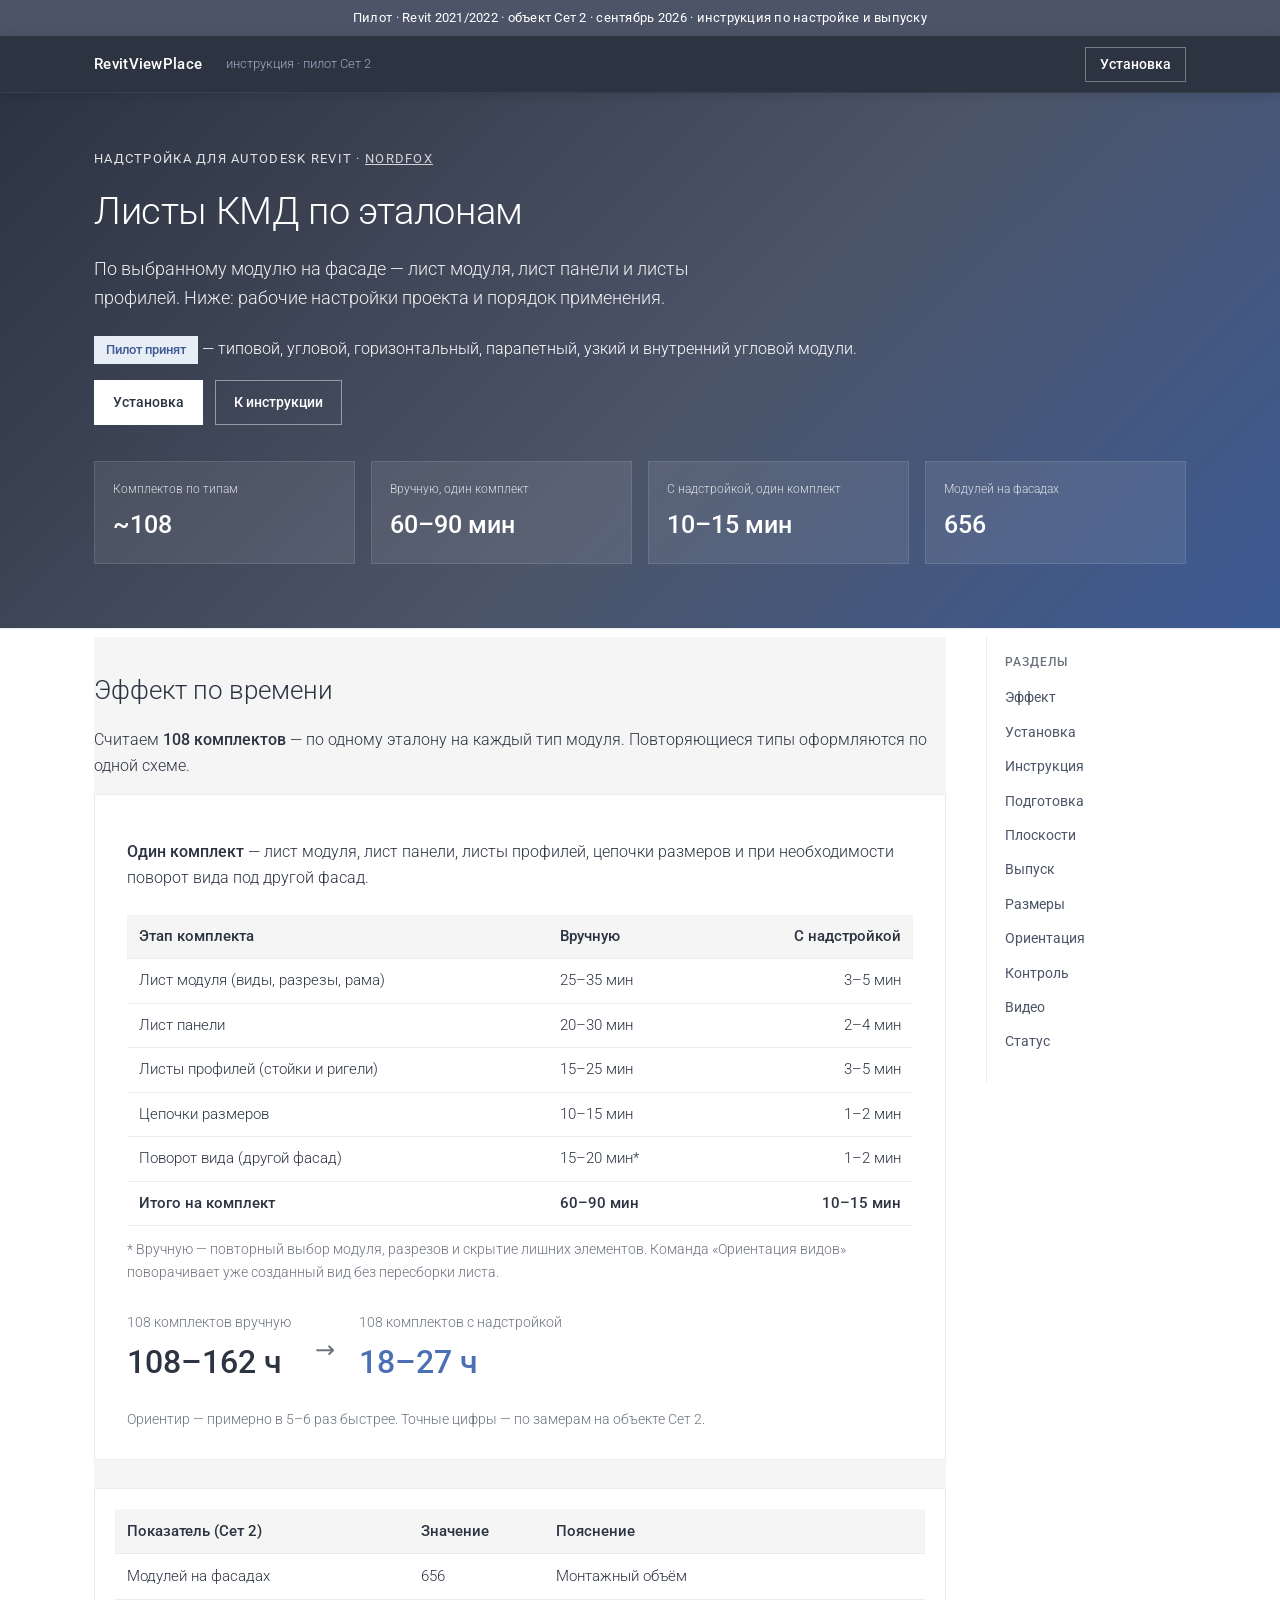
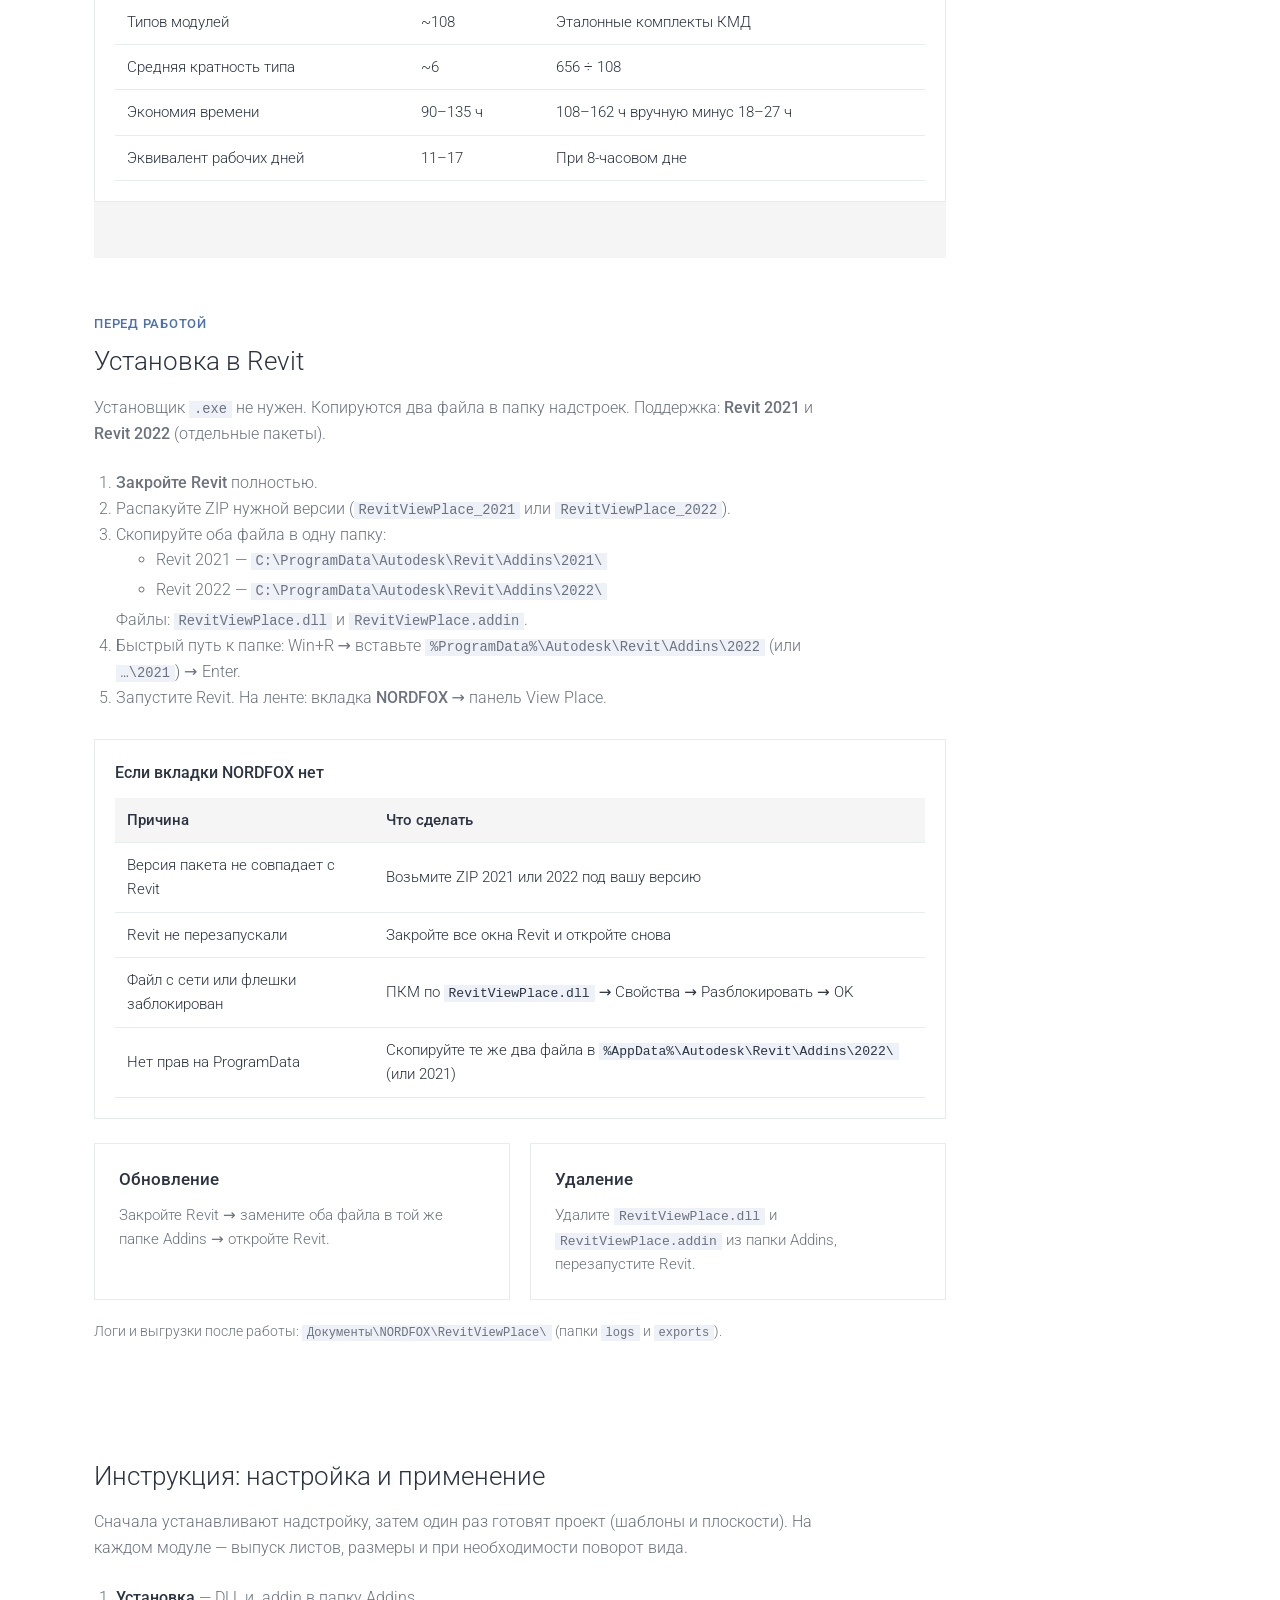
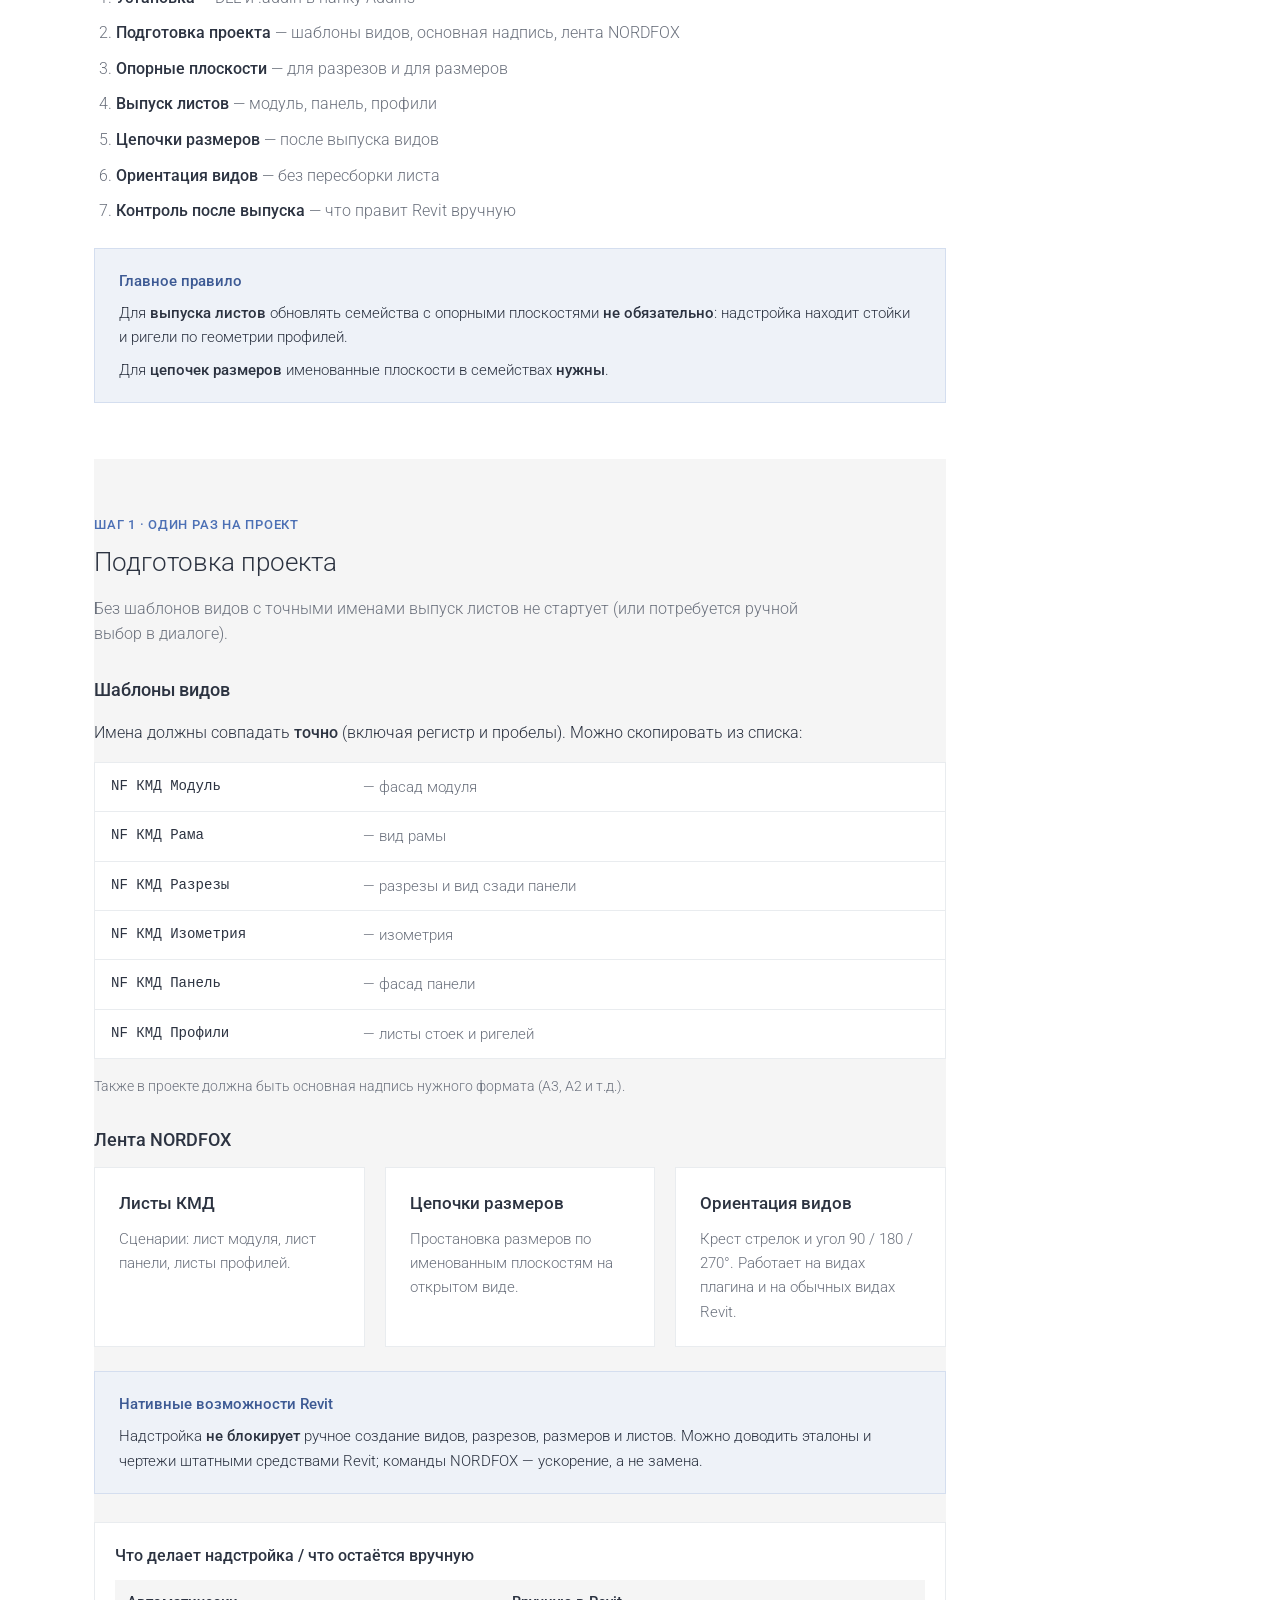
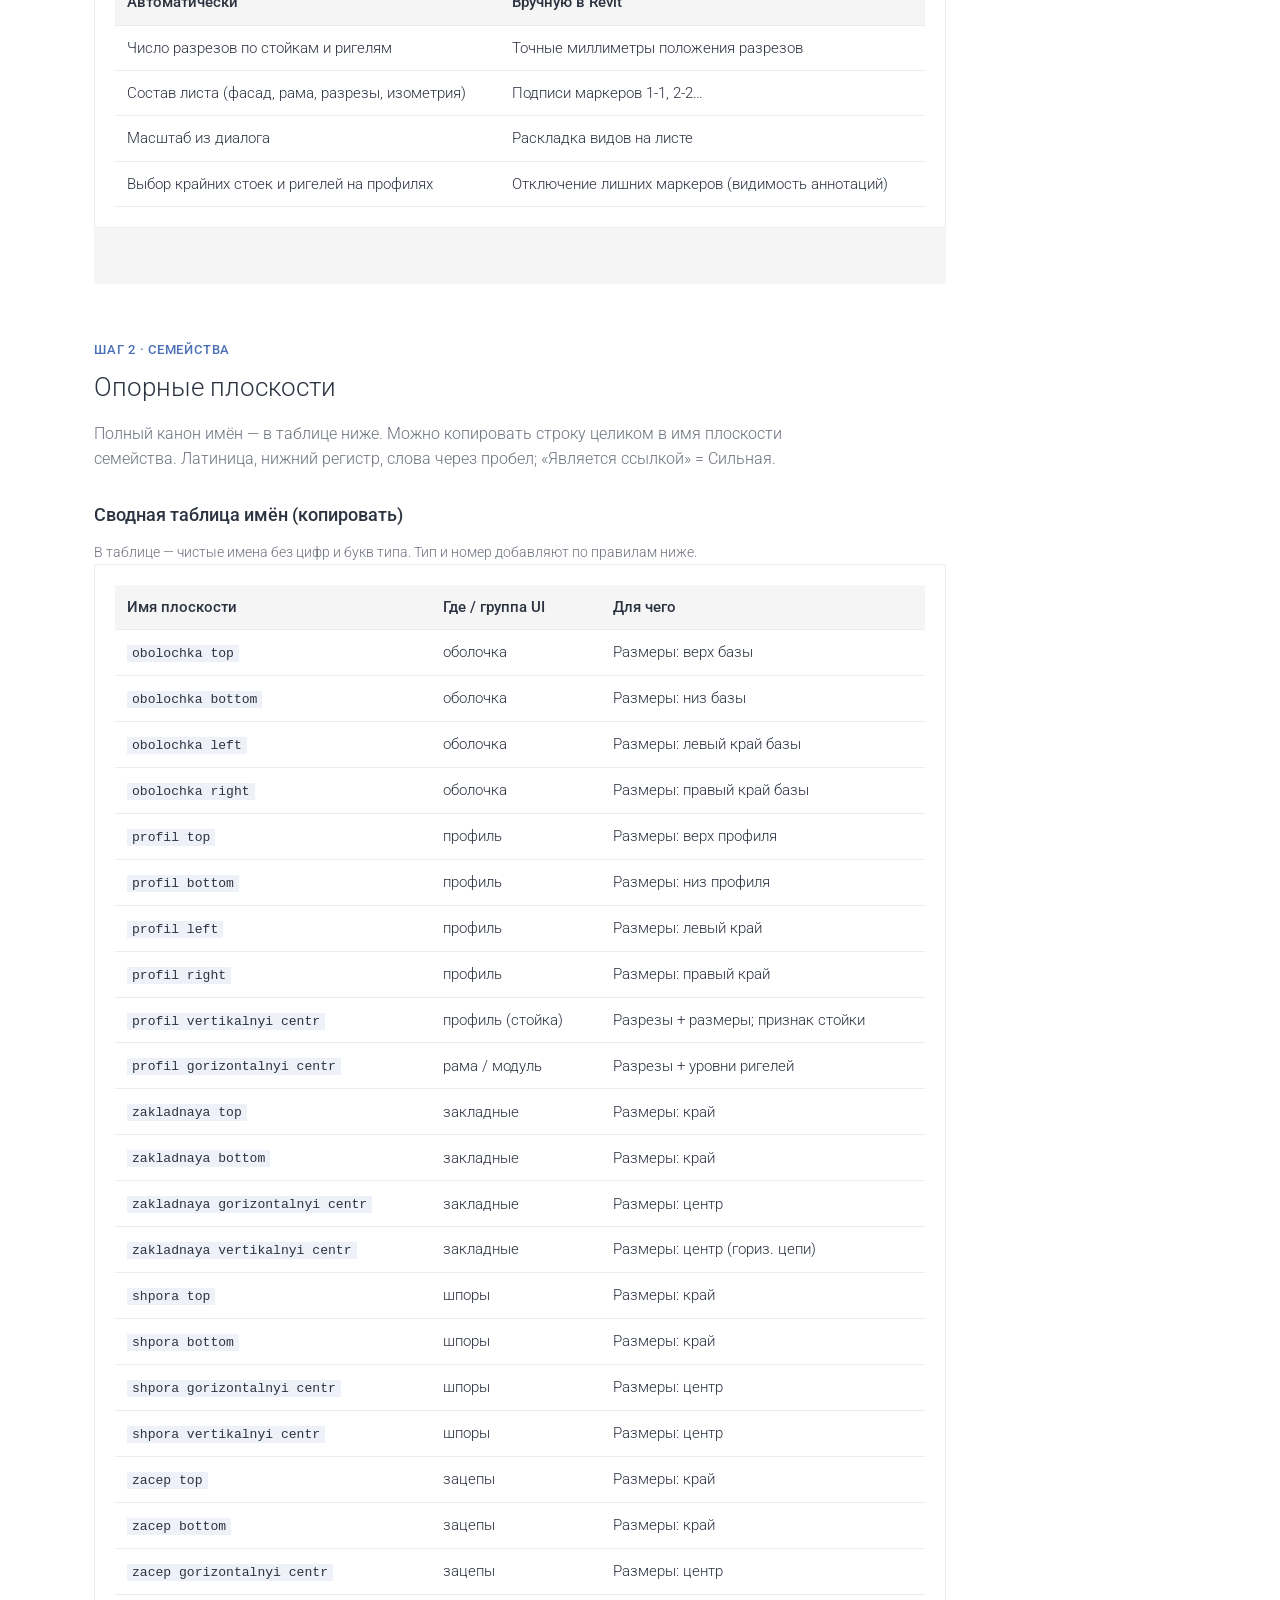
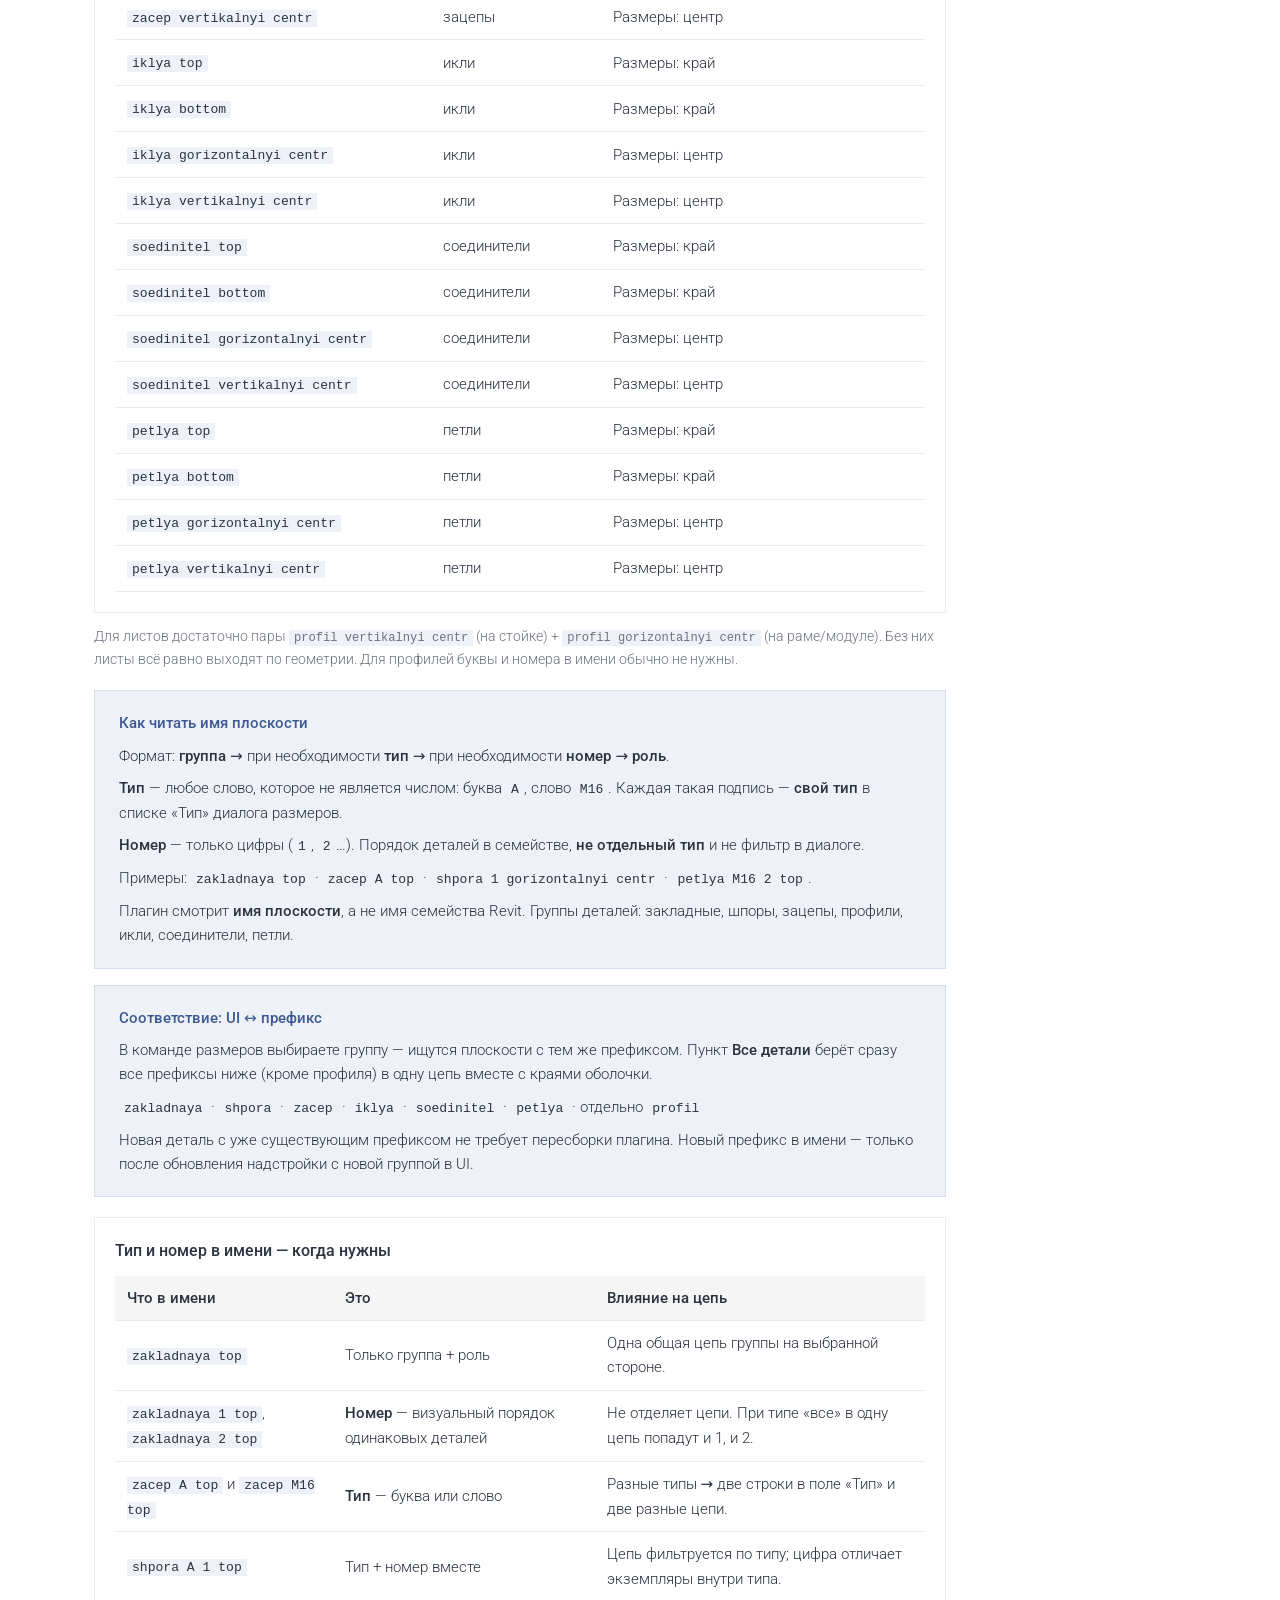
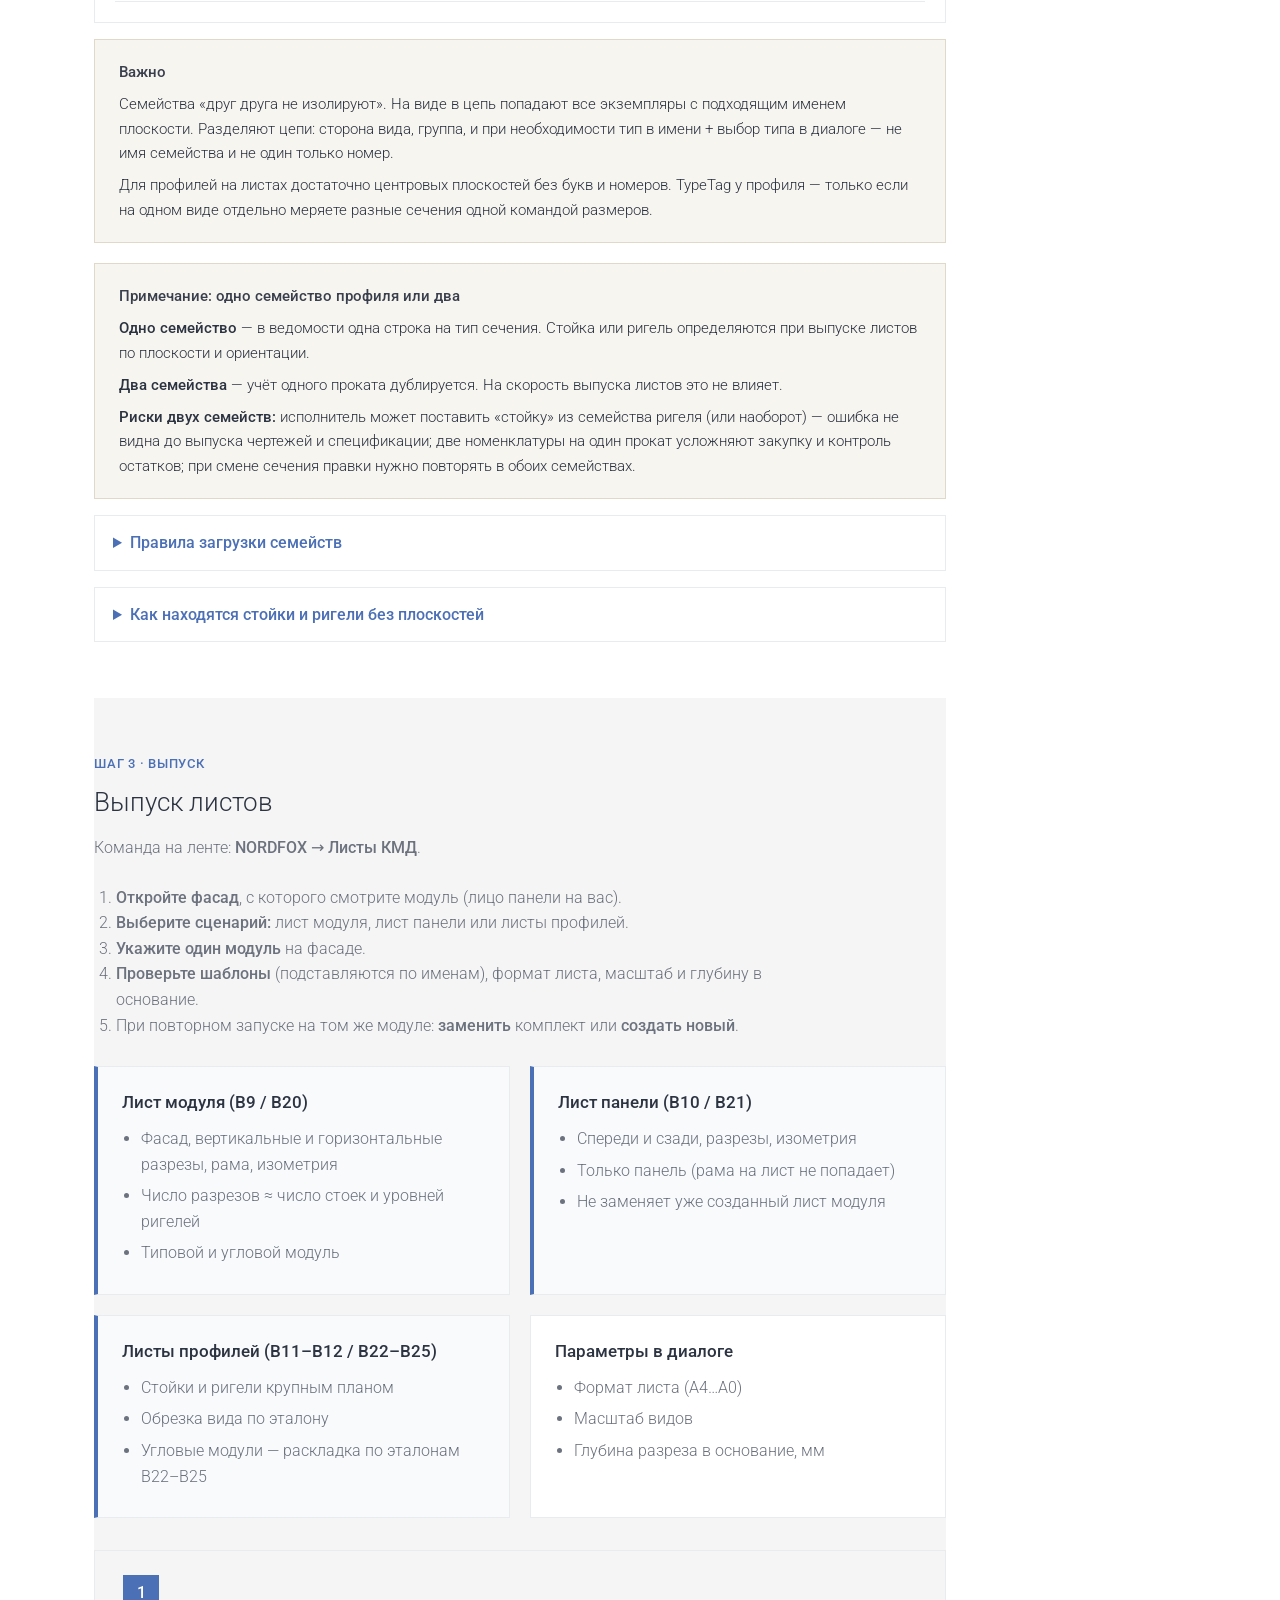
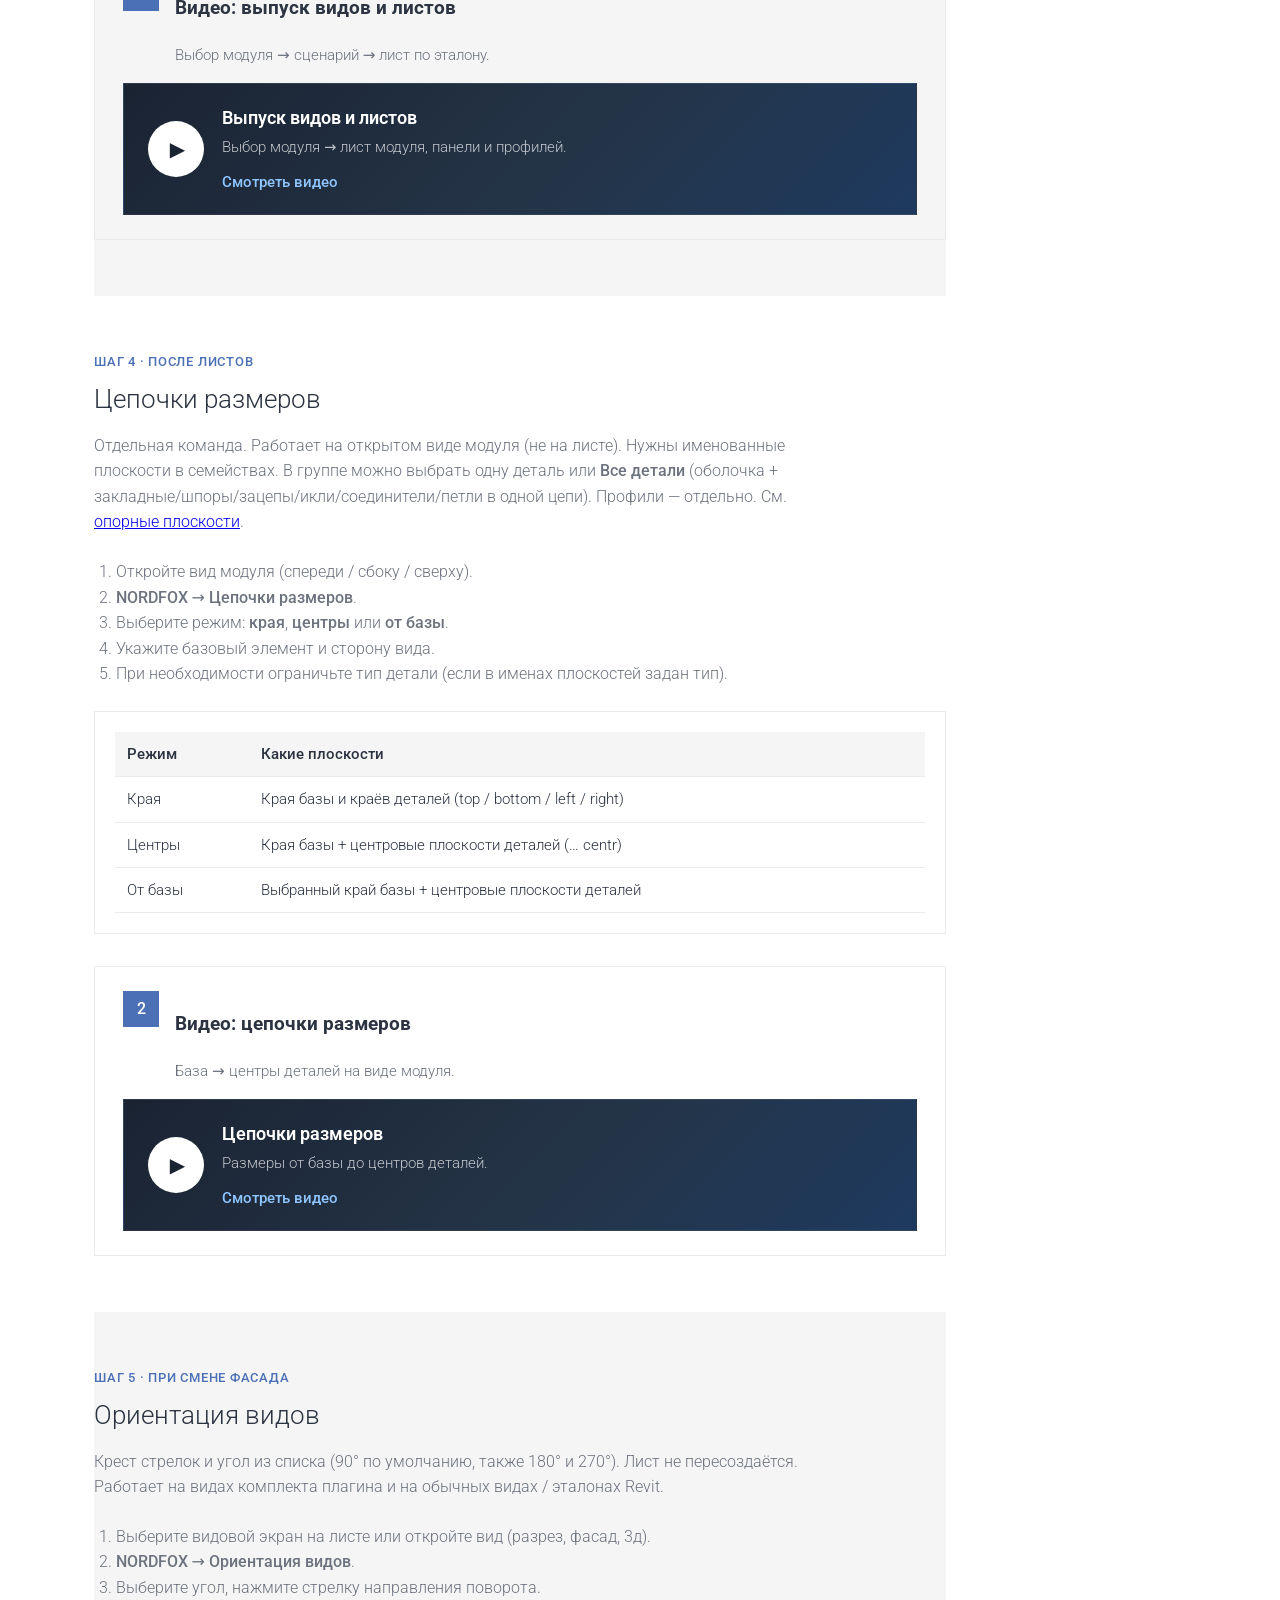
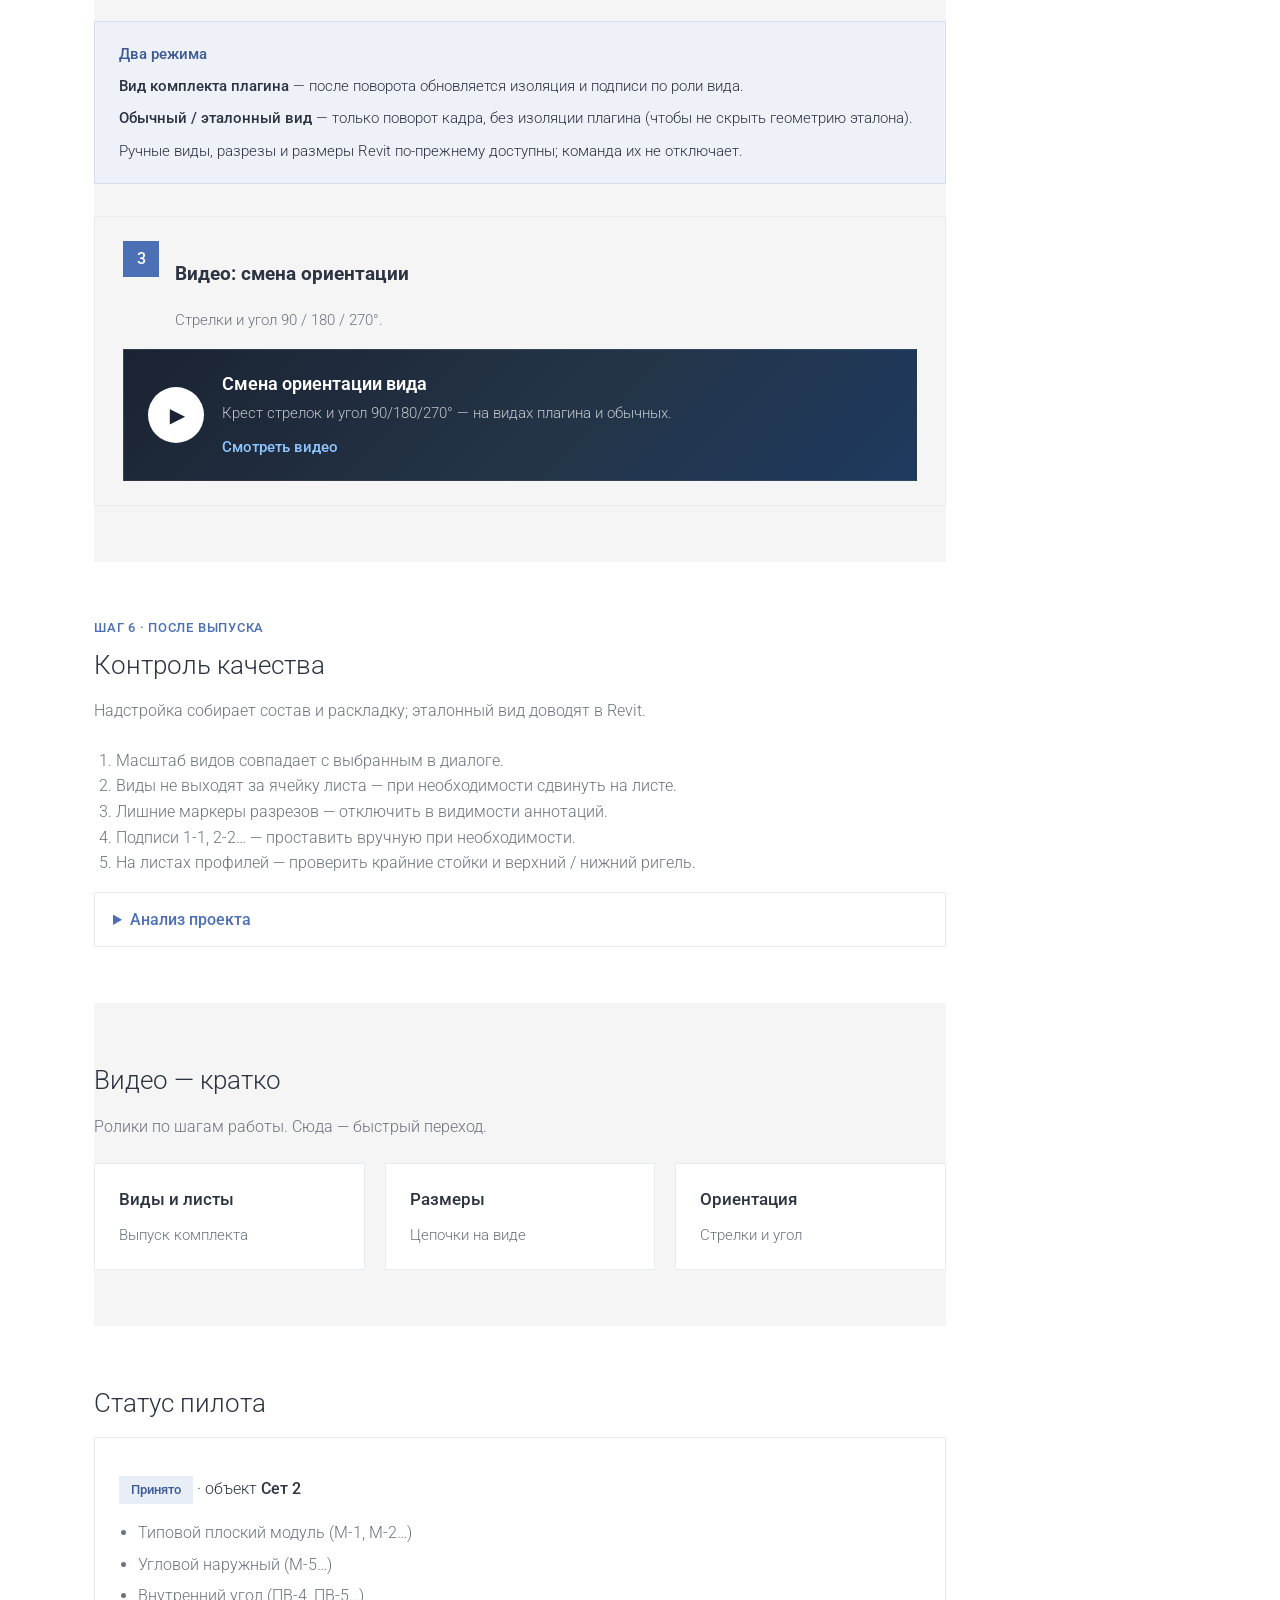
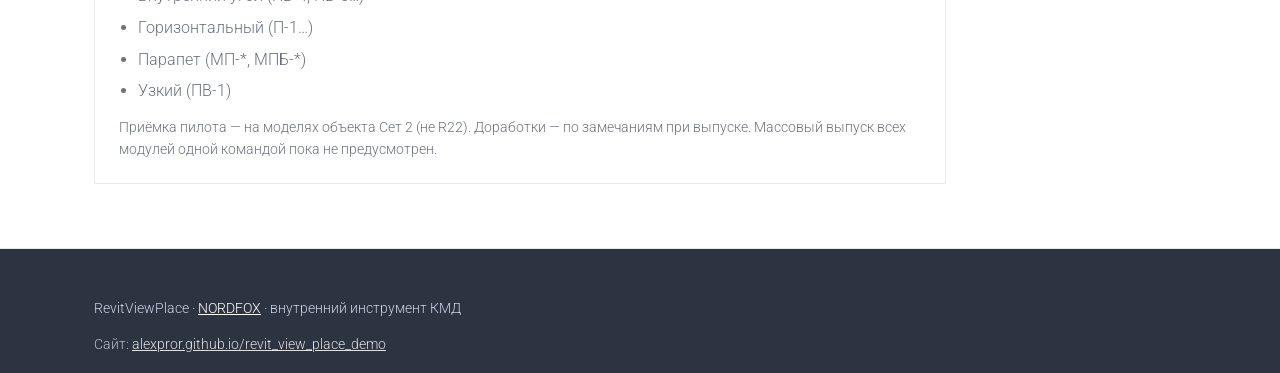
==== commit f75a4aa4: "Fix demo video UX: clickable Drive cards and hide missing clips from TOC." ====
--- a/index.html
+++ b/index.html
@@ -596,8 +596,9 @@
   <section class="section section-alt" id="demo">
     <div class="wrap">
       <h2>Видео — кратко</h2>
-      <p class="lead-section">Пять роликов по шагам настройки и работы. Сюда — быстрый переход.</p>
+      <p class="lead-section">Ролики по шагам работы. Сюда — быстрый переход.</p>
       <div class="grid-3">
+        <!--
         <a class="card card-link" href="#demo-templates">
           <h3>Шаблоны</h3>
           <p class="card-text">Имена NF КМД … в проекте</p>
@@ -606,6 +607,7 @@
           <h3>Плоскости</h3>
           <p class="card-text">Где ставить имена в семействах</p>
         </a>
+        -->
         <a class="card card-link" href="#demo-views">
           <h3>Виды и листы</h3>
           <p class="card-text">Выпуск комплекта</p>
--- a/style.css
+++ b/style.css
@@ -558,6 +558,7 @@
   max-width: 800px;
   aspect-ratio: 16 / 9;
   background: #000;
+  margin-top: 12px;
 }
 .video-embed iframe {
   position: absolute;
@@ -566,6 +567,57 @@
   height: 100%;
   border: 0;
 }
+.video-card {
+  display: flex;
+  align-items: center;
+  gap: 18px;
+  max-width: 800px;
+  min-height: 112px;
+  padding: 20px 24px;
+  text-decoration: none;
+  color: inherit;
+  background: linear-gradient(135deg, #1a2332 0%, #243447 55%, #1e3a5f 100%);
+  border: 1px solid rgba(255, 255, 255, 0.08);
+  transition: transform 0.15s ease, box-shadow 0.15s ease;
+}
+.video-card:hover {
+  transform: translateY(-2px);
+  box-shadow: 0 10px 28px rgba(0, 0, 0, 0.18);
+}
+.video-card-play {
+  flex: 0 0 auto;
+  display: grid;
+  place-items: center;
+  width: 56px;
+  height: 56px;
+  border-radius: 50%;
+  background: #fff;
+  color: #1a2332;
+  font-size: 1.25rem;
+  line-height: 1;
+  padding-left: 3px;
+}
+.video-card-body {
+  display: flex;
+  flex-direction: column;
+  gap: 4px;
+  min-width: 0;
+}
+.video-card-title {
+  color: #fff;
+  font-size: 1.1rem;
+  font-weight: 600;
+}
+.video-card-lead {
+  color: rgba(255, 255, 255, 0.72);
+  font-size: 0.92rem;
+}
+.video-card-cta {
+  margin-top: 6px;
+  color: #8ec5ff;
+  font-size: 0.95rem;
+  font-weight: 500;
+}
 .video-native {
   display: block;
   width: 100%;
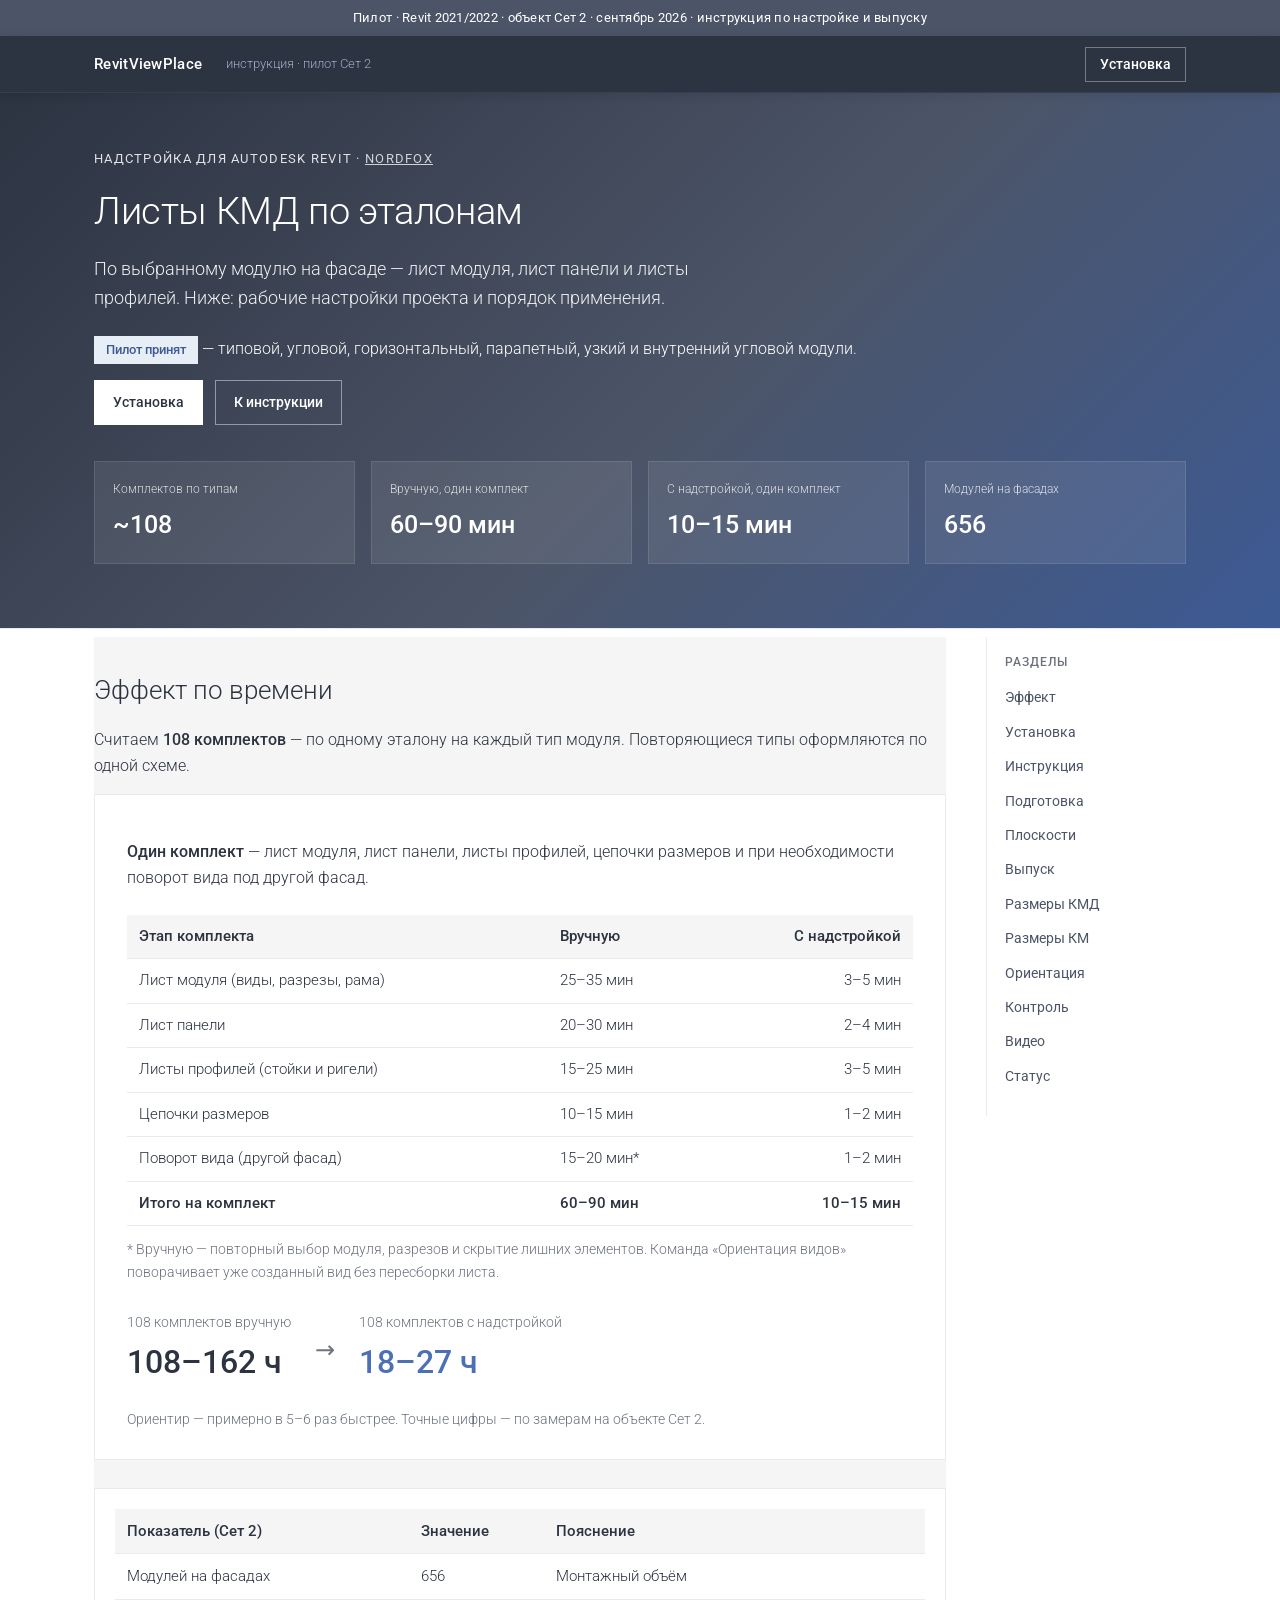
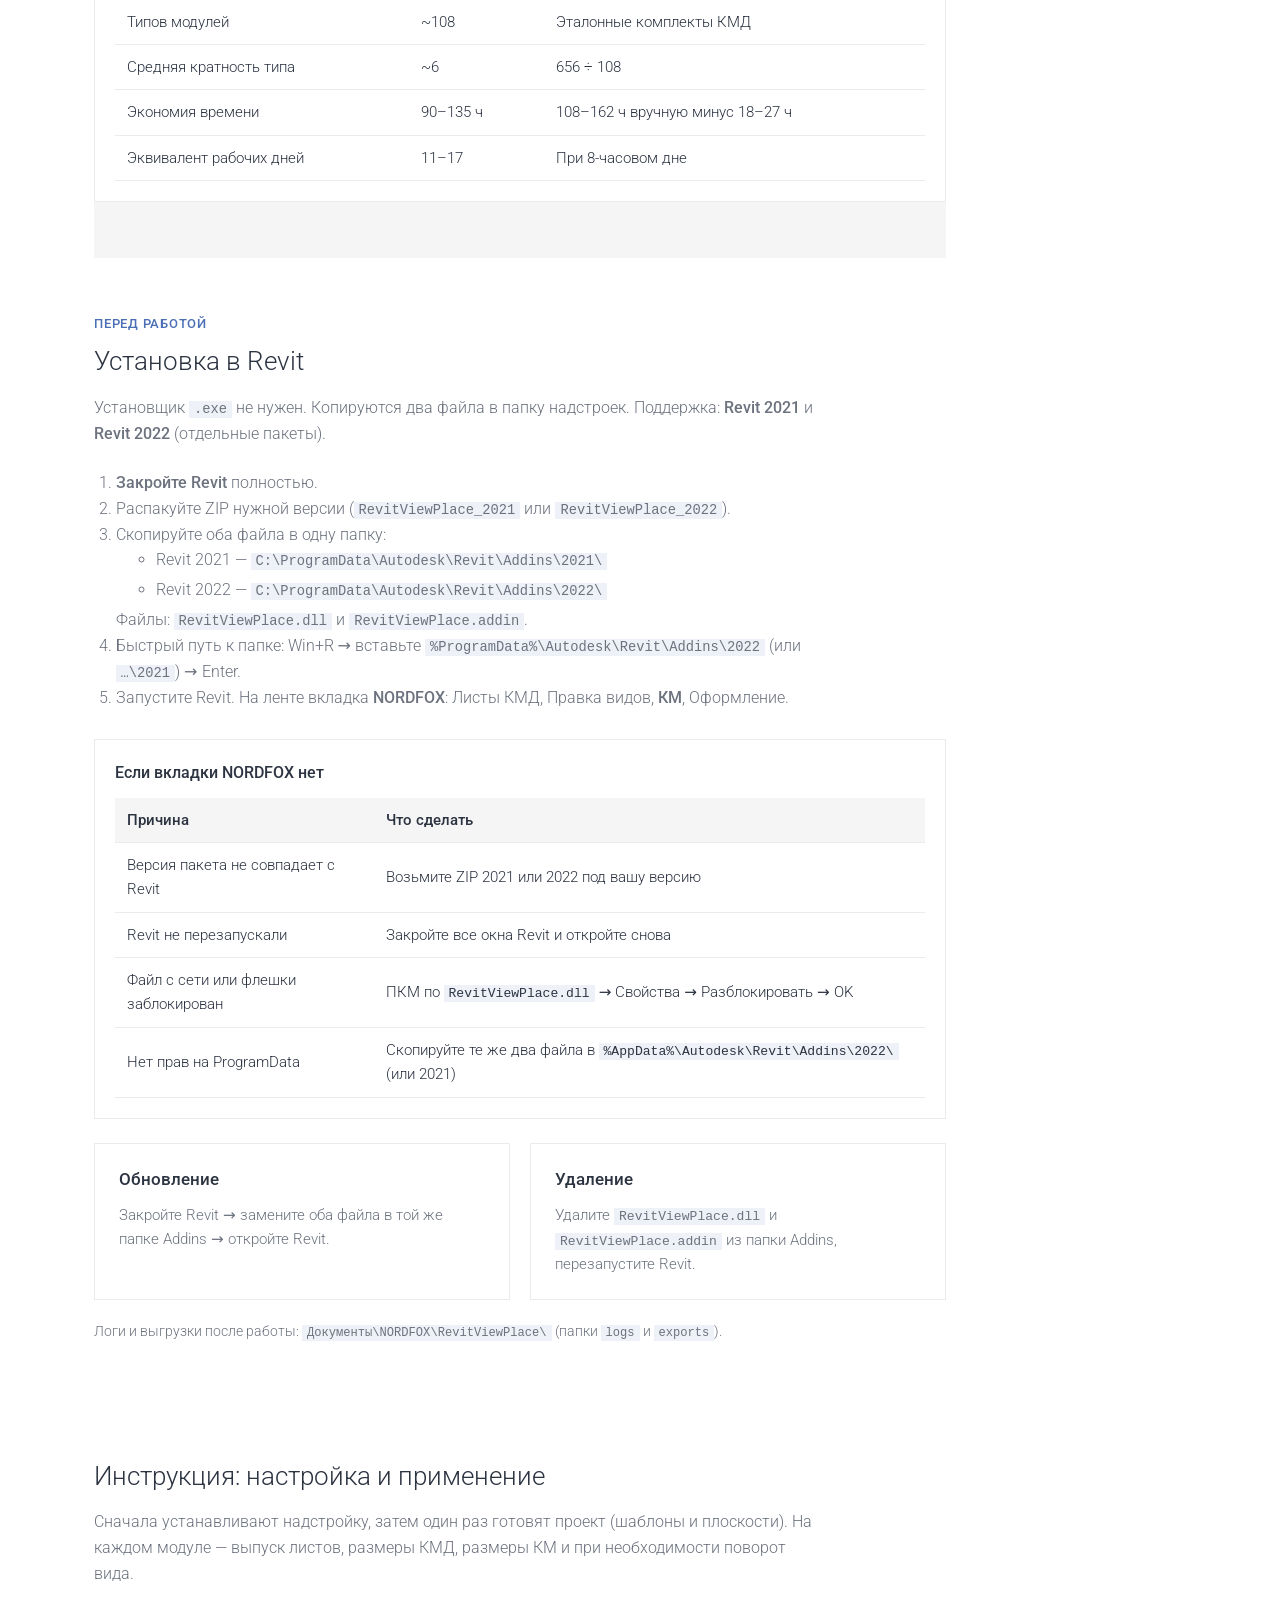
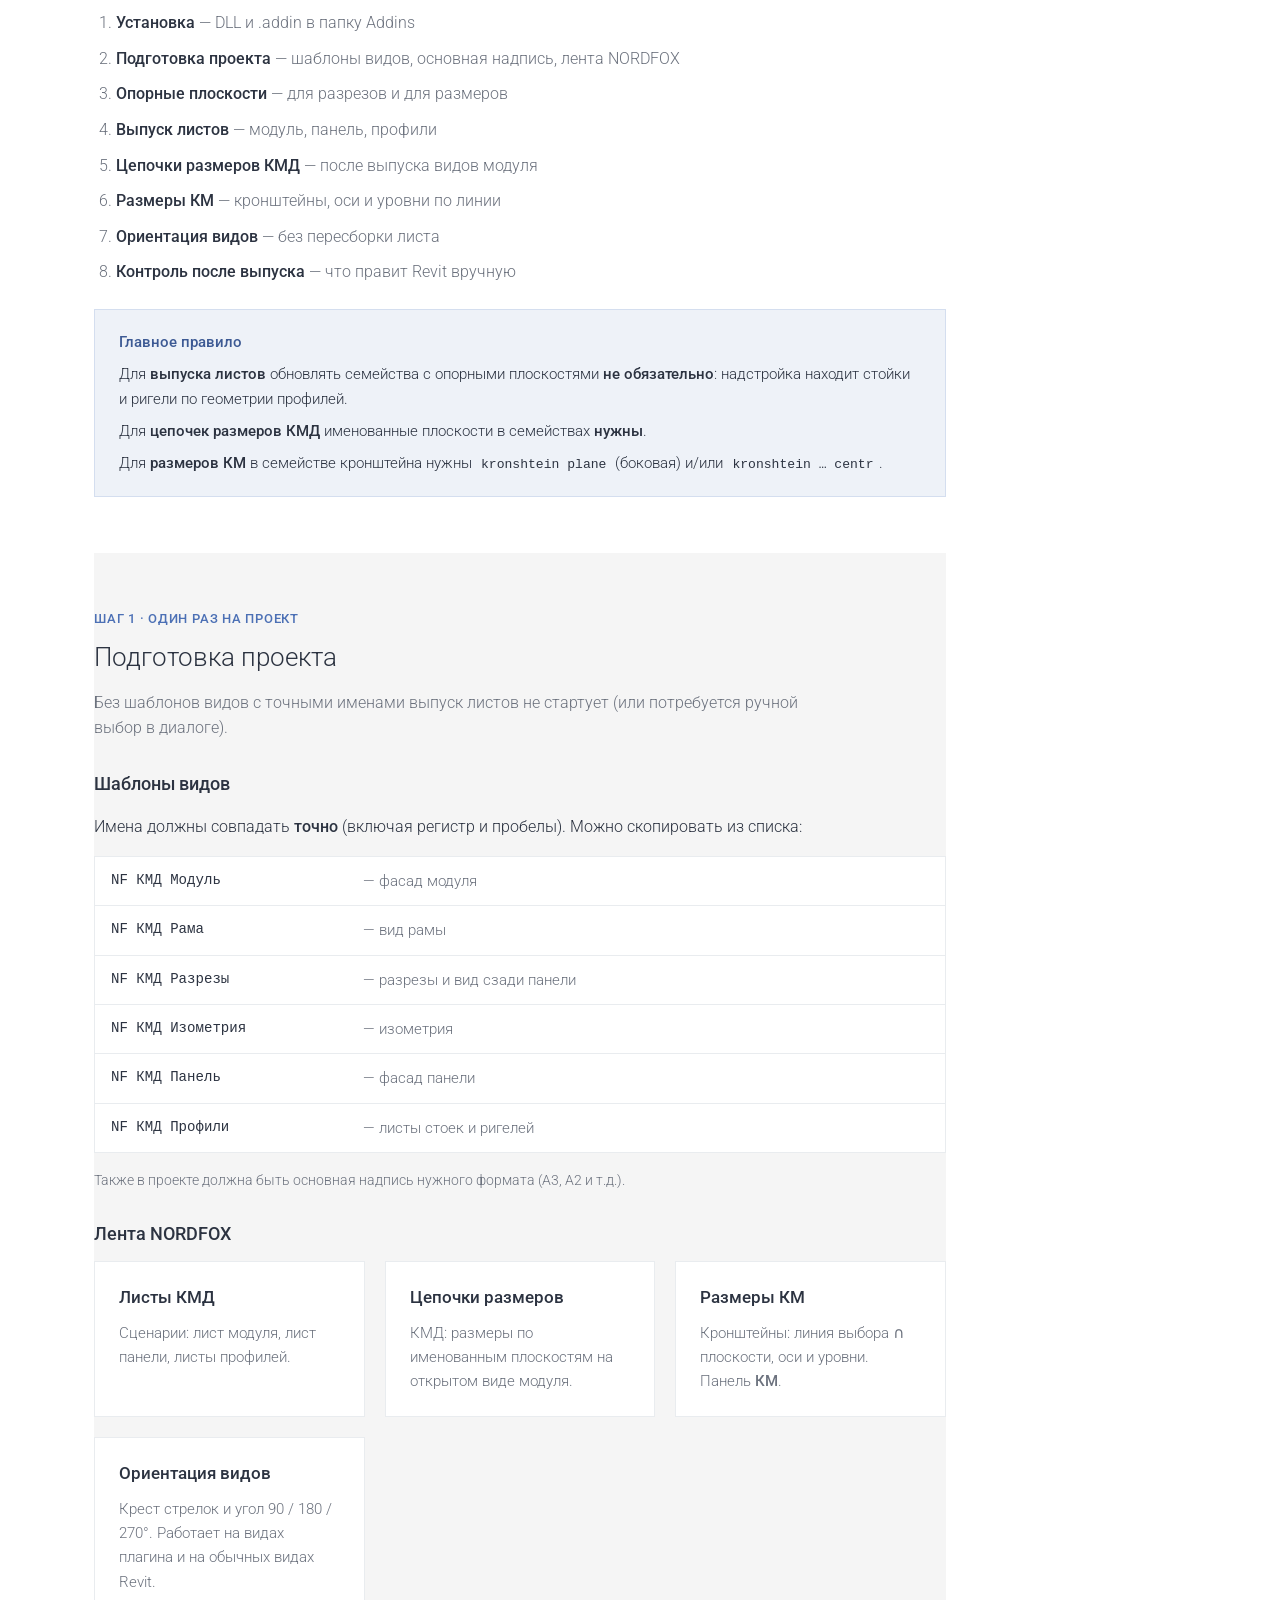
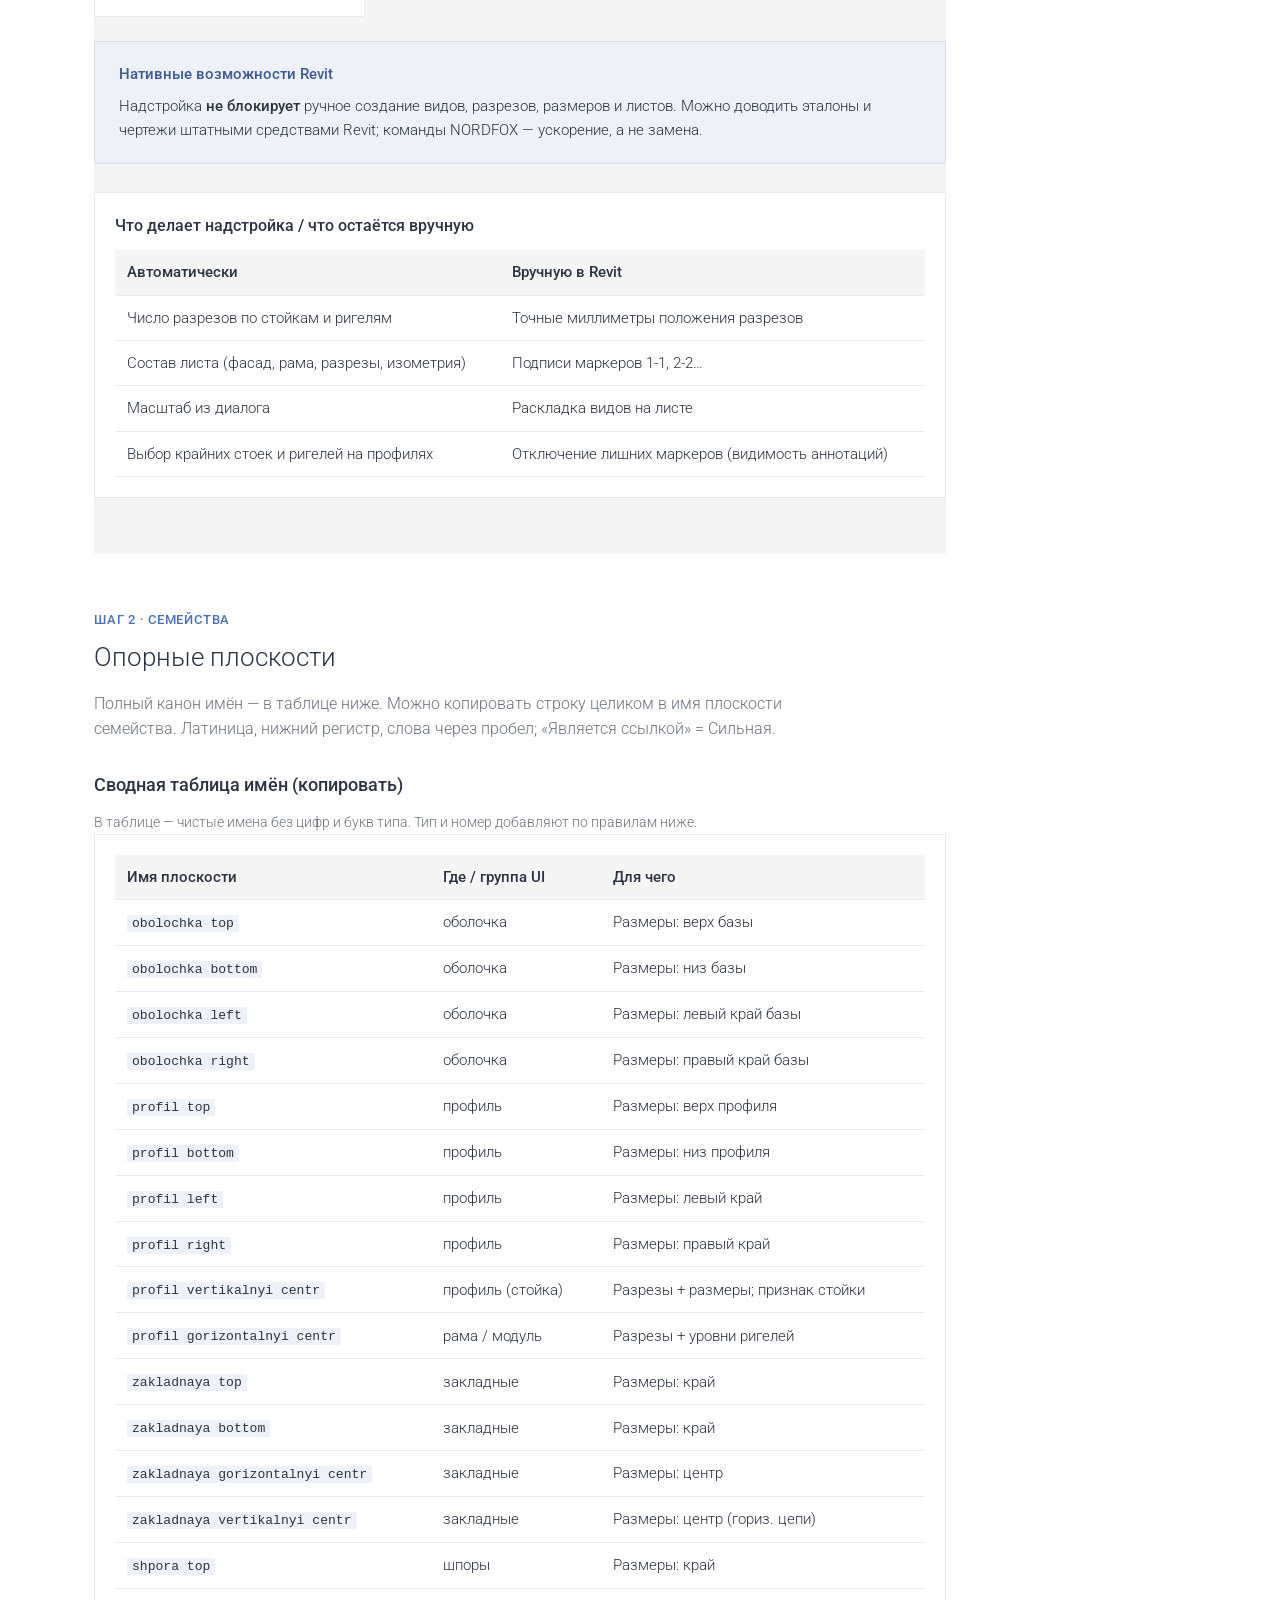
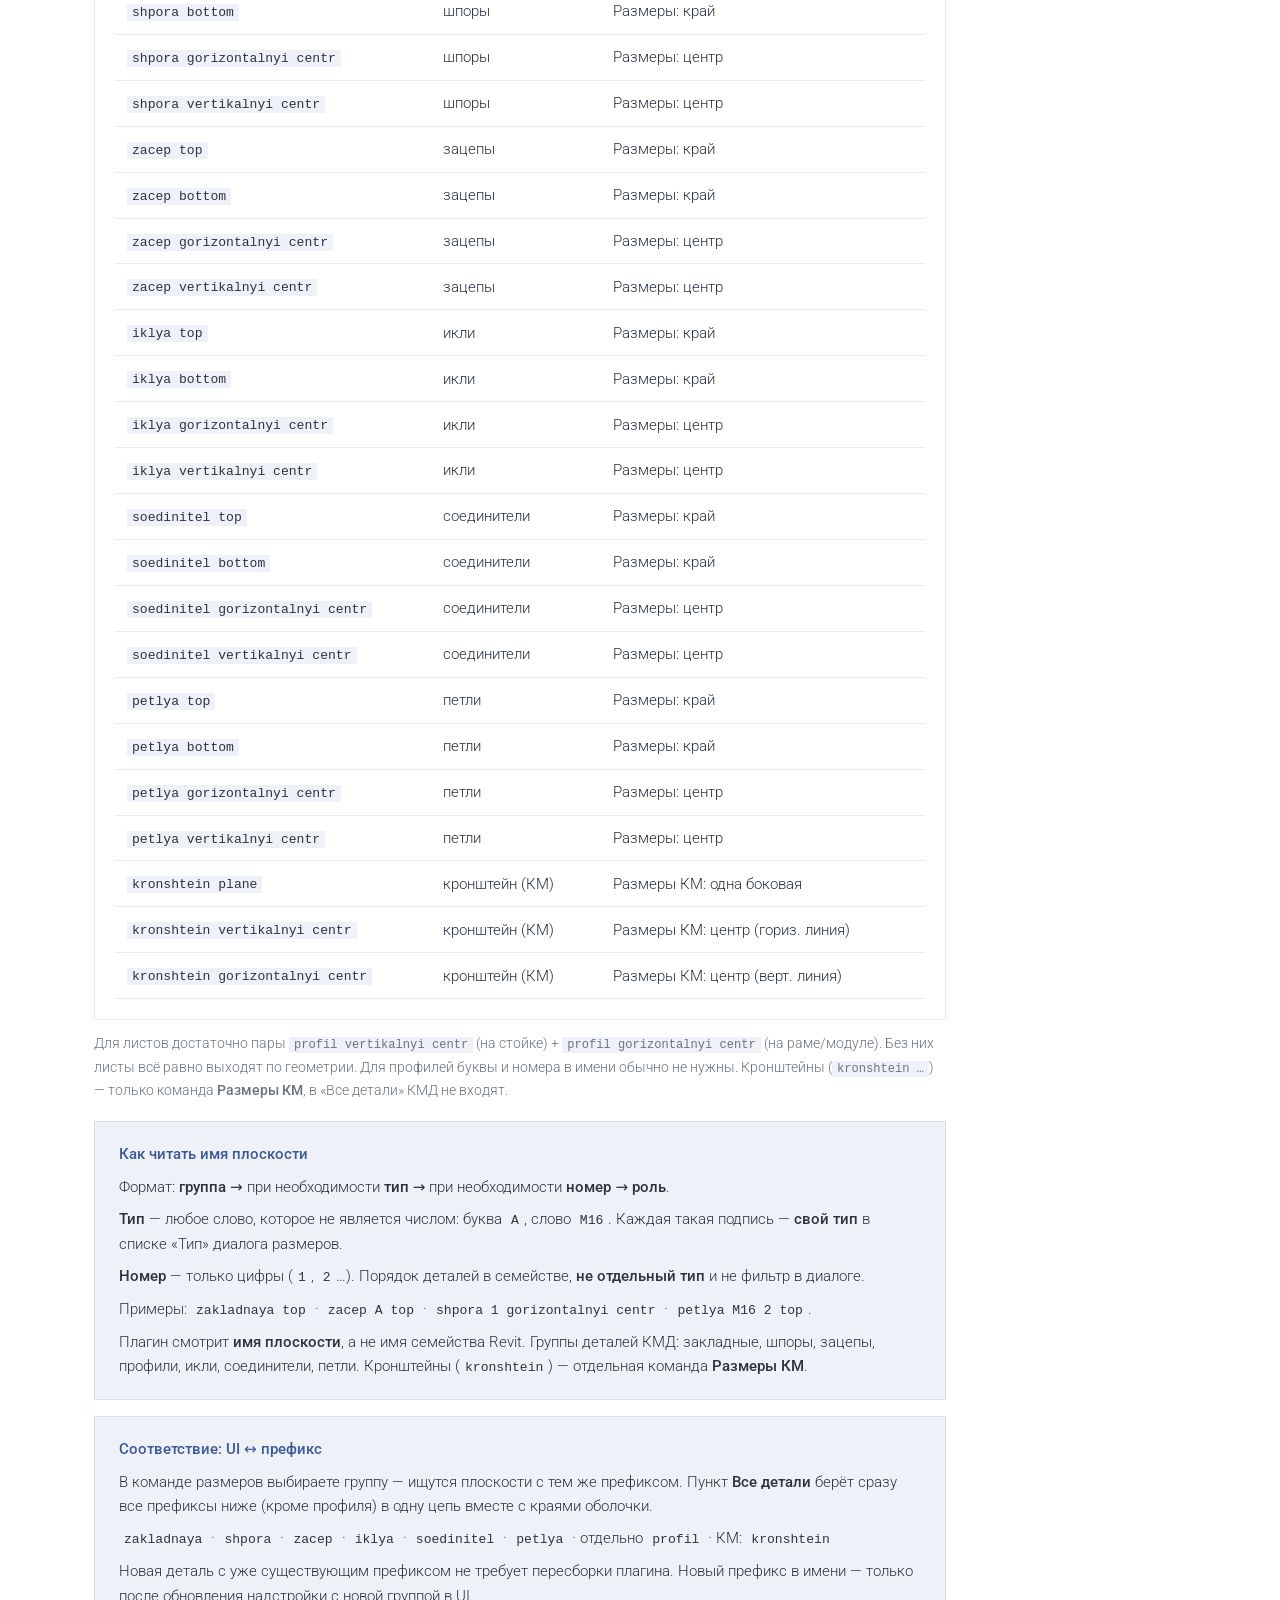
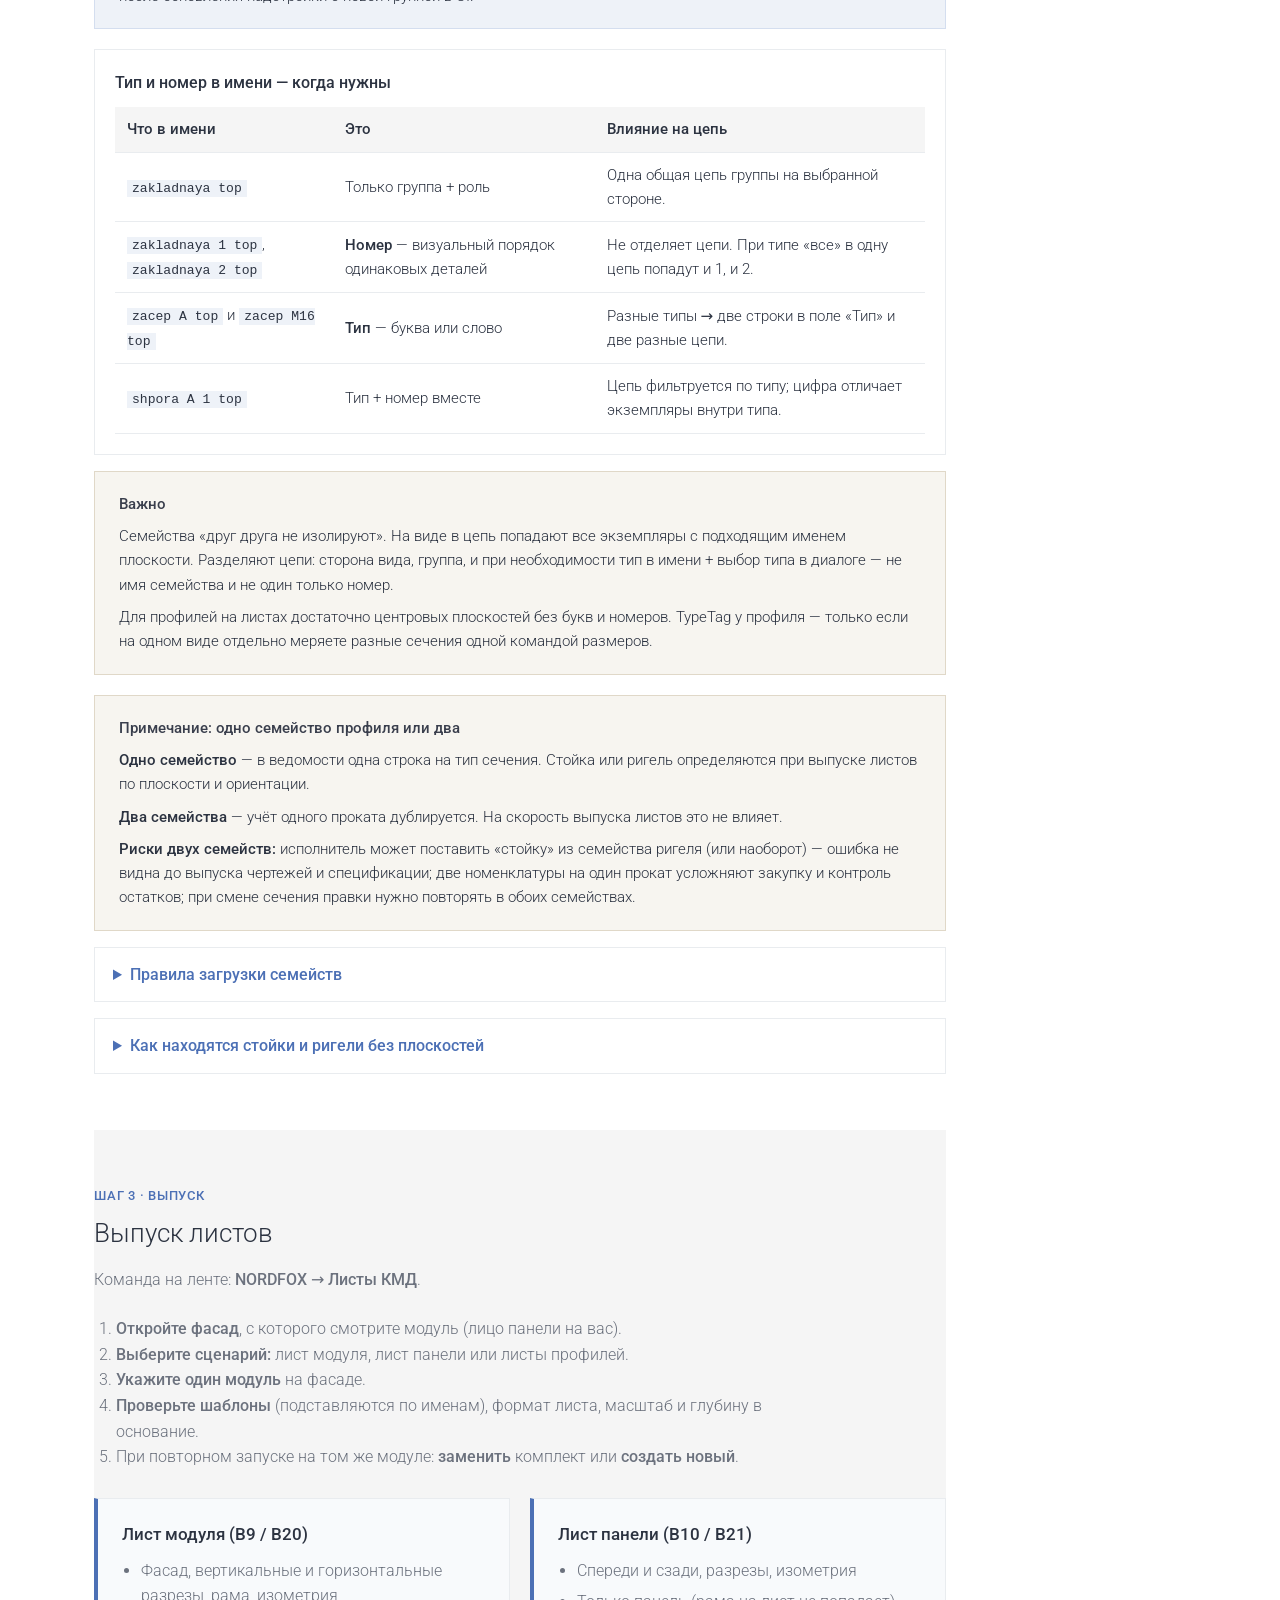
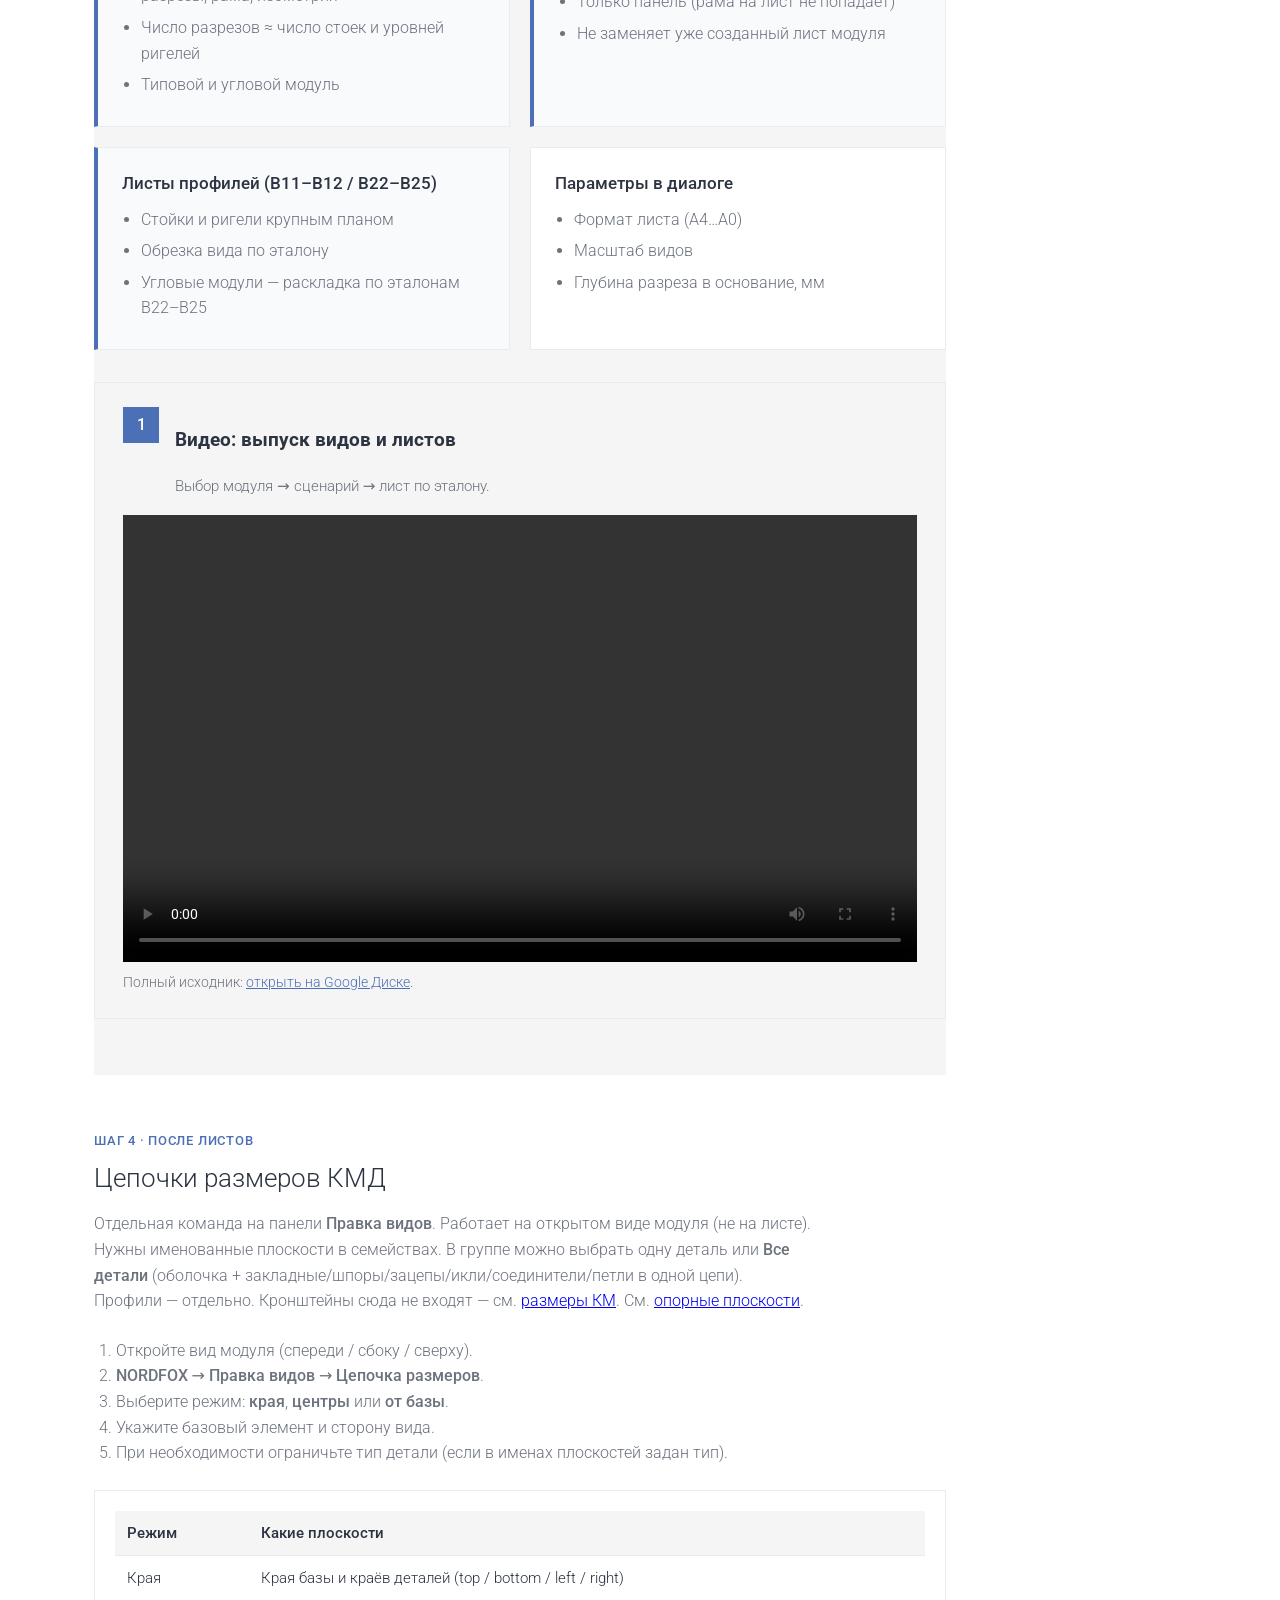
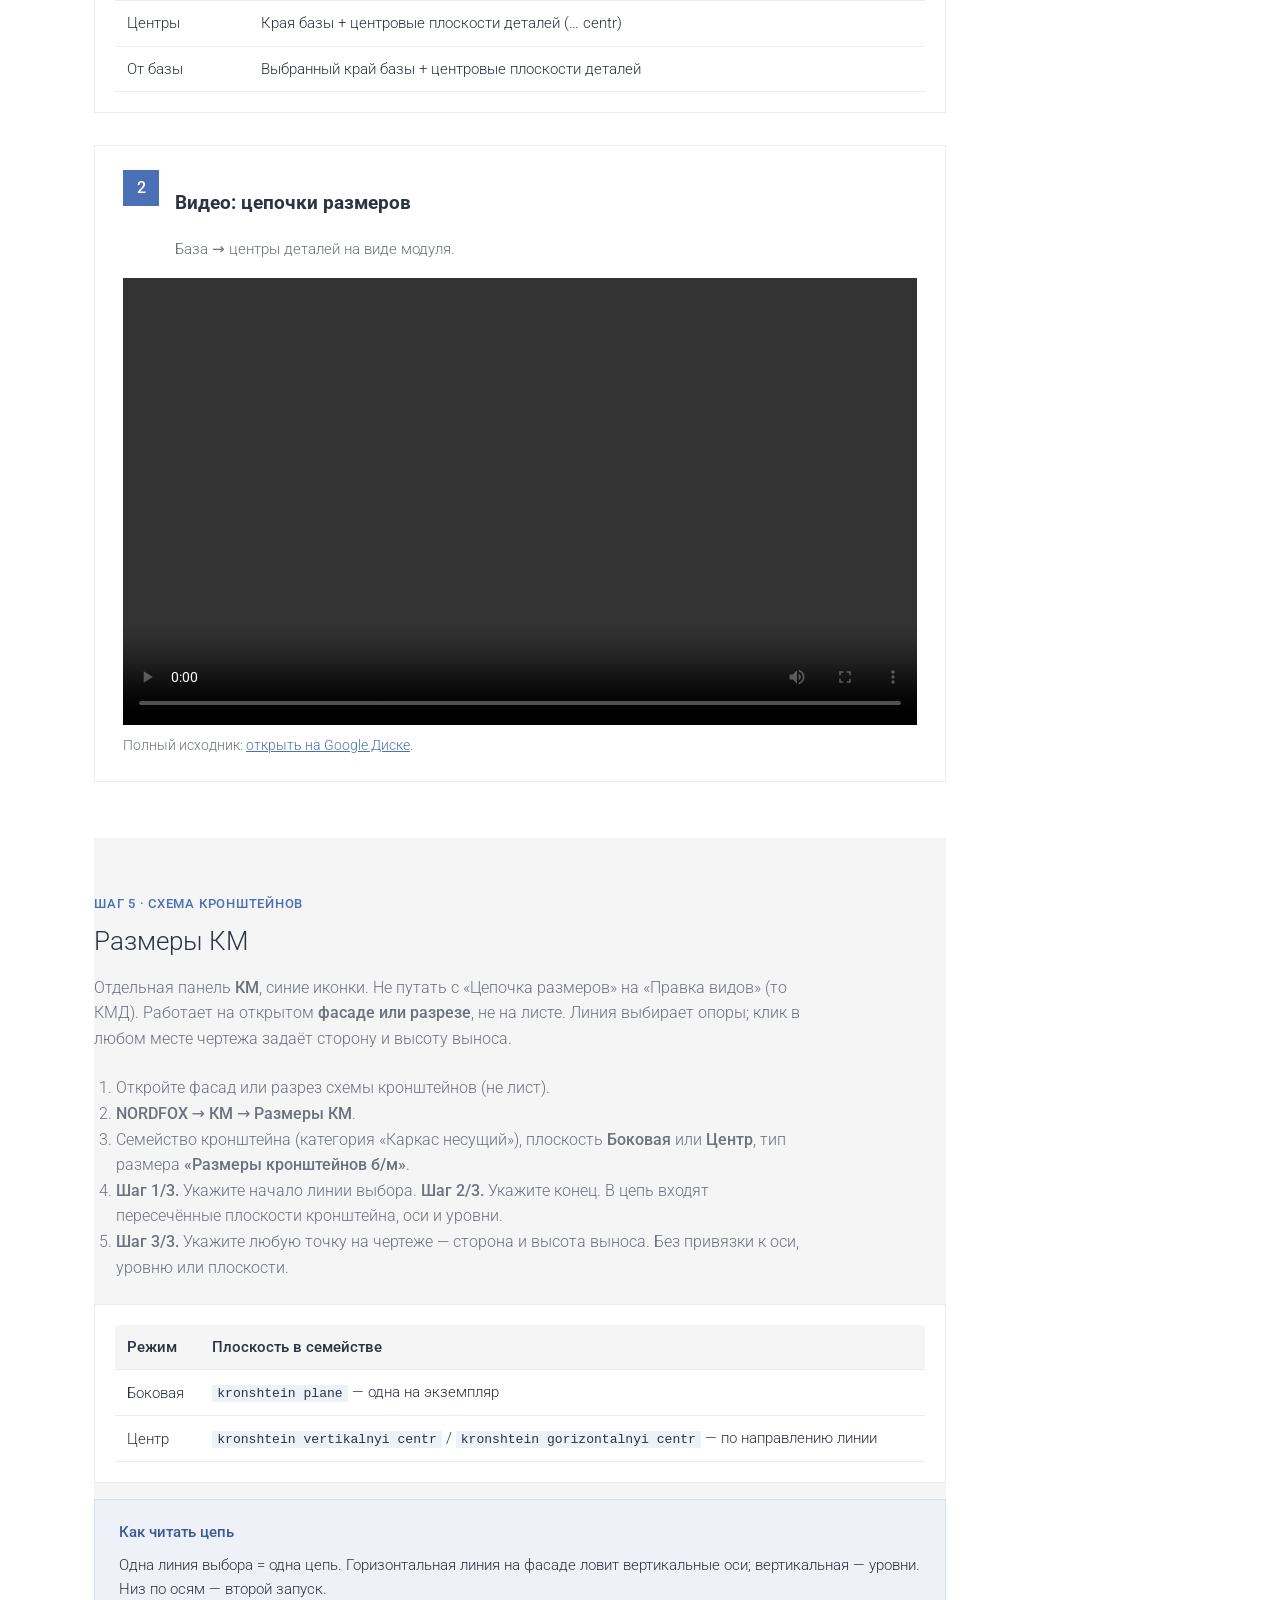
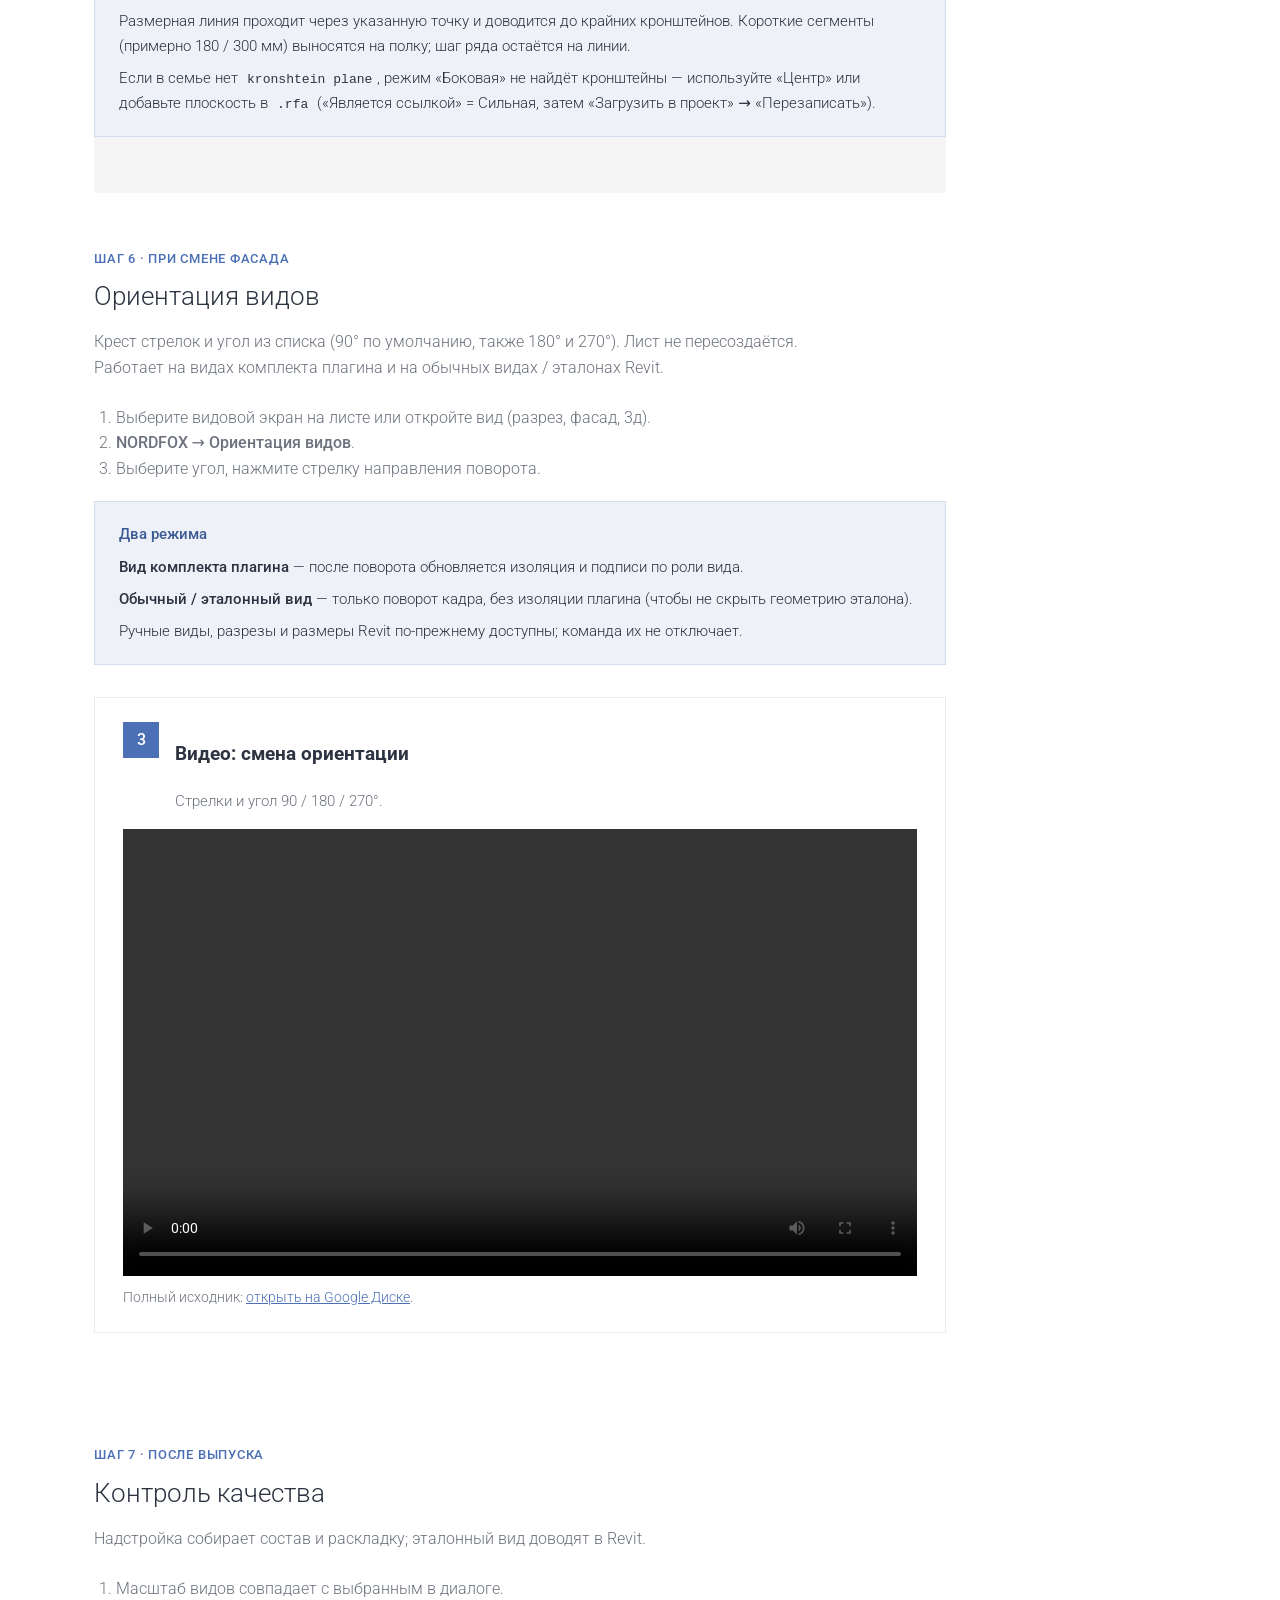
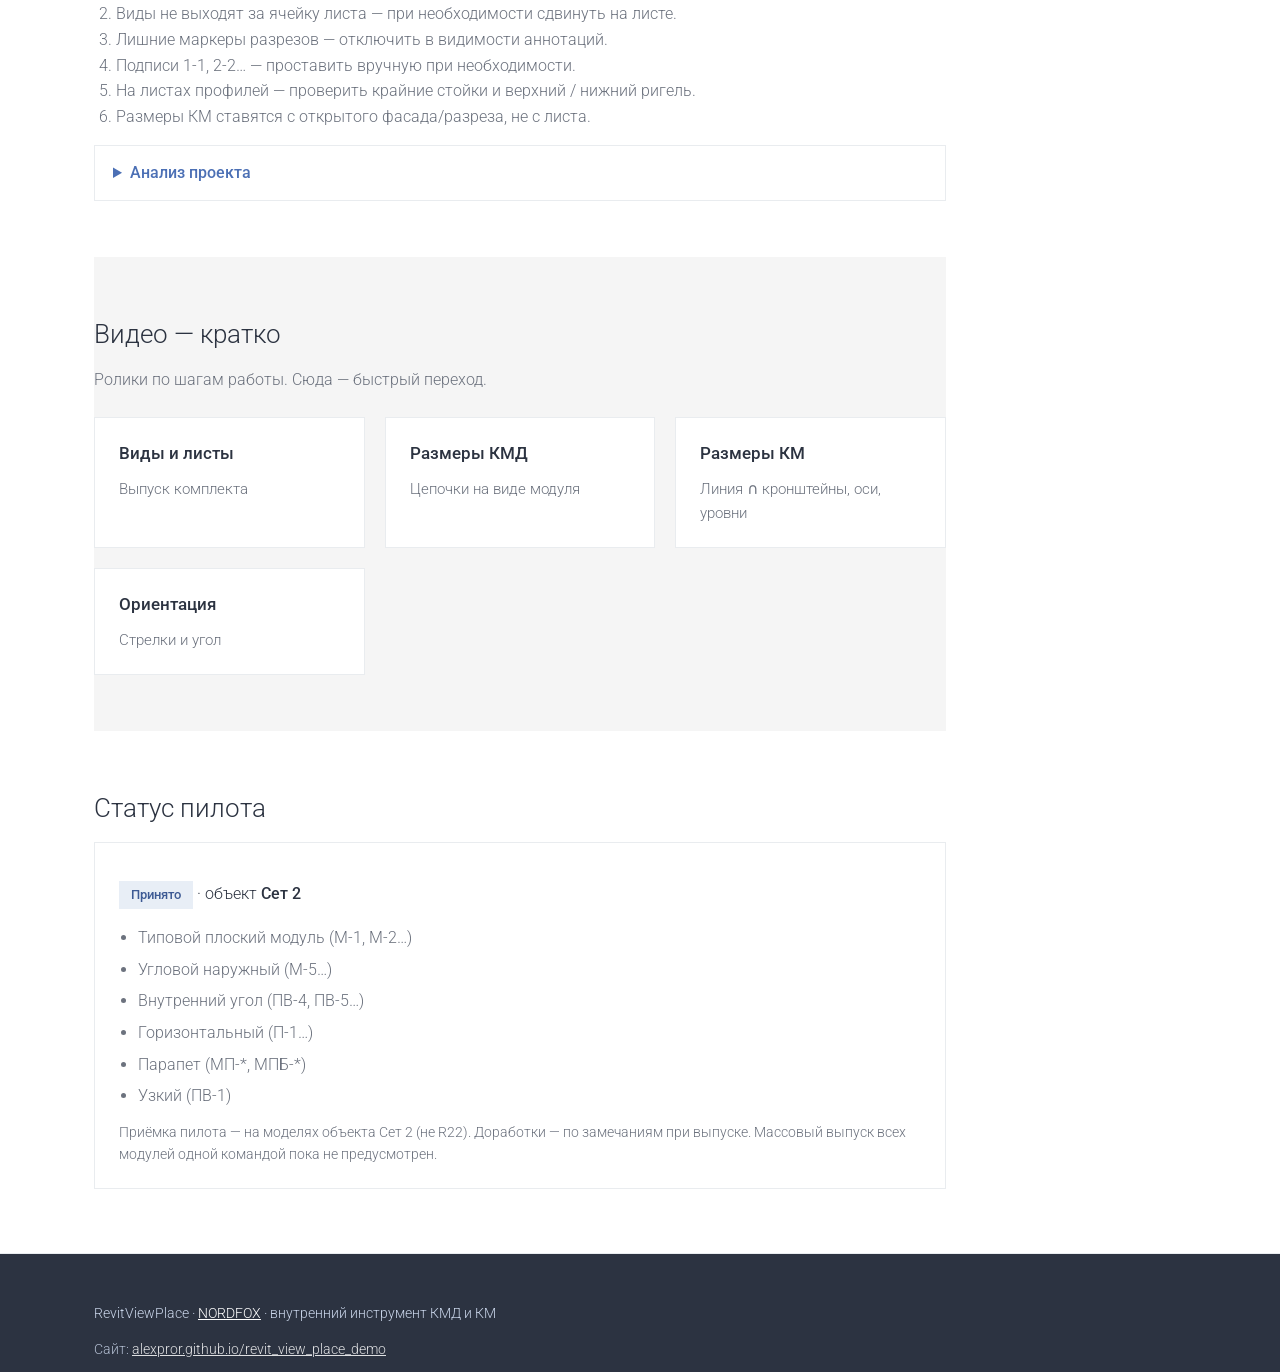
==== commit 197fca44: "Add designer instructions for KM bracket dimensions." ====
--- a/index.html
+++ b/index.html
@@ -62,7 +62,8 @@
           <a href="#prepare">Подготовка</a>
           <a href="#planes">Плоскости</a>
           <a href="#sheets">Выпуск</a>
-          <a href="#dimensions">Размеры</a>
+          <a href="#dimensions">Размеры КМД</a>
+          <a href="#km">Размеры КМ</a>
           <a href="#orientation">Ориентация</a>
           <a href="#check">Контроль</a>
           <a href="#demo">Видео</a>
@@ -149,7 +150,7 @@
           <code>%ProgramData%\Autodesk\Revit\Addins\2022</code>
           (или <code>…\2021</code>) → Enter.
         </li>
-        <li>Запустите Revit. На ленте: вкладка <strong>NORDFOX</strong> → панель View Place.</li>
+        <li>Запустите Revit. На ленте вкладка <strong>NORDFOX</strong>: Листы КМД, Правка видов, <strong>КМ</strong>, Оформление.</li>
       </ol>
 
       <div class="plane-diagram" style="margin-top: 28px;">
@@ -186,14 +187,15 @@
   <section class="section" id="guide">
     <div class="wrap">
       <h2>Инструкция: настройка и применение</h2>
-      <p class="lead-section">Сначала устанавливают надстройку, затем один раз готовят проект (шаблоны и плоскости). На каждом модуле — выпуск листов, размеры и при необходимости поворот вида.</p>
+      <p class="lead-section">Сначала устанавливают надстройку, затем один раз готовят проект (шаблоны и плоскости). На каждом модуле — выпуск листов, размеры КМД, размеры КМ и при необходимости поворот вида.</p>
 
       <ol class="guide-toc">
         <li><a href="#install"><strong>Установка</strong></a> — DLL и .addin в папку Addins</li>
         <li><a href="#prepare"><strong>Подготовка проекта</strong></a> — шаблоны видов, основная надпись, лента NORDFOX</li>
         <li><a href="#planes"><strong>Опорные плоскости</strong></a> — для разрезов и для размеров</li>
         <li><a href="#sheets"><strong>Выпуск листов</strong></a> — модуль, панель, профили</li>
-        <li><a href="#dimensions"><strong>Цепочки размеров</strong></a> — после выпуска видов</li>
+        <li><a href="#dimensions"><strong>Цепочки размеров КМД</strong></a> — после выпуска видов модуля</li>
+        <li><a href="#km"><strong>Размеры КМ</strong></a> — кронштейны, оси и уровни по линии</li>
         <li><a href="#orientation"><strong>Ориентация видов</strong></a> — без пересборки листа</li>
         <li><a href="#check"><strong>Контроль после выпуска</strong></a> — что правит Revit вручную</li>
       </ol>
@@ -201,7 +203,8 @@
       <div class="callout">
         <h4>Главное правило</h4>
         <p>Для <strong>выпуска листов</strong> обновлять семейства с опорными плоскостями <strong>не обязательно</strong>: надстройка находит стойки и ригели по геометрии профилей.</p>
-        <p>Для <strong>цепочек размеров</strong> именованные плоскости в семействах <strong>нужны</strong>.</p>
+        <p>Для <strong>цепочек размеров КМД</strong> именованные плоскости в семействах <strong>нужны</strong>.</p>
+        <p>Для <strong>размеров КМ</strong> в семействе кронштейна нужны <code>kronshtein plane</code> (боковая) и/или <code>kronshtein … centr</code>.</p>
       </div>
     </div>
   </section>
@@ -246,7 +249,11 @@
         </article>
         <article class="card">
           <h3>Цепочки размеров</h3>
-          <p class="card-text">Простановка размеров по именованным плоскостям на открытом виде.</p>
+          <p class="card-text">КМД: размеры по именованным плоскостям на открытом виде модуля.</p>
+        </article>
+        <article class="card">
+          <h3>Размеры КМ</h3>
+          <p class="card-text">Кронштейны: линия выбора ∩ плоскости, оси и уровни. Панель <strong>КМ</strong>.</p>
         </article>
         <article class="card">
           <h3>Ориентация видов</h3>
@@ -338,10 +345,13 @@
             <tr><td><code>petlya bottom</code></td><td>петли</td><td>Размеры: край</td></tr>
             <tr><td><code>petlya gorizontalnyi centr</code></td><td>петли</td><td>Размеры: центр</td></tr>
             <tr><td><code>petlya vertikalnyi centr</code></td><td>петли</td><td>Размеры: центр</td></tr>
+            <tr><td><code>kronshtein plane</code></td><td>кронштейн (КМ)</td><td>Размеры КМ: одна боковая</td></tr>
+            <tr><td><code>kronshtein vertikalnyi centr</code></td><td>кронштейн (КМ)</td><td>Размеры КМ: центр (гориз. линия)</td></tr>
+            <tr><td><code>kronshtein gorizontalnyi centr</code></td><td>кронштейн (КМ)</td><td>Размеры КМ: центр (верт. линия)</td></tr>
           </tbody>
         </table>
       </div>
-      <p class="note">Для листов достаточно пары <code>profil vertikalnyi centr</code> (на стойке) + <code>profil gorizontalnyi centr</code> (на раме/модуле). Без них листы всё равно выходят по геометрии. Для профилей буквы и номера в имени обычно не нужны.</p>
+      <p class="note">Для листов достаточно пары <code>profil vertikalnyi centr</code> (на стойке) + <code>profil gorizontalnyi centr</code> (на раме/модуле). Без них листы всё равно выходят по геометрии. Для профилей буквы и номера в имени обычно не нужны. Кронштейны (<code>kronshtein …</code>) — только команда <strong>Размеры КМ</strong>, в «Все детали» КМД не входят.</p>
 
       <div class="callout">
         <h4>Как читать имя плоскости</h4>
@@ -349,13 +359,13 @@
         <p><strong>Тип</strong> — любое слово, которое не является числом: буква <code>A</code>, слово <code>M16</code>. Каждая такая подпись — <strong>свой тип</strong> в списке «Тип» диалога размеров.</p>
         <p><strong>Номер</strong> — только цифры (<code>1</code>, <code>2</code>…). Порядок деталей в семействе, <strong>не отдельный тип</strong> и не фильтр в диалоге.</p>
         <p>Примеры: <code>zakladnaya top</code> · <code>zacep A top</code> · <code>shpora 1 gorizontalnyi centr</code> · <code>petlya M16 2 top</code>.</p>
-        <p>Плагин смотрит <strong>имя плоскости</strong>, а не имя семейства Revit. Группы деталей: закладные, шпоры, зацепы, профили, икли, соединители, петли.</p>
+        <p>Плагин смотрит <strong>имя плоскости</strong>, а не имя семейства Revit. Группы деталей КМД: закладные, шпоры, зацепы, профили, икли, соединители, петли. Кронштейны (<code>kronshtein</code>) — отдельная команда <strong>Размеры КМ</strong>.</p>
       </div>
 
       <div class="callout" style="margin-top: 16px;">
         <h4>Соответствие: UI ↔ префикс</h4>
         <p>В команде размеров выбираете группу — ищутся плоскости с тем же префиксом. Пункт <strong>Все детали</strong> берёт сразу все префиксы ниже (кроме профиля) в одну цепь вместе с краями оболочки.</p>
-        <p><code>zakladnaya</code> · <code>shpora</code> · <code>zacep</code> · <code>iklya</code> · <code>soedinitel</code> · <code>petlya</code> · отдельно <code>profil</code></p>
+        <p><code>zakladnaya</code> · <code>shpora</code> · <code>zacep</code> · <code>iklya</code> · <code>soedinitel</code> · <code>petlya</code> · отдельно <code>profil</code> · КМ: <code>kronshtein</code></p>
         <p>Новая деталь с уже существующим префиксом не требует пересборки плагина. Новый префикс в имени — только после обновления надстройки с новой группой в UI.</p>
       </div>
 
@@ -495,16 +505,16 @@
     </div>
   </section>
 
-  <!-- —— 4. Размеры —— -->
+  <!-- —— 4. Размеры КМД —— -->
   <section class="section" id="dimensions">
     <div class="wrap">
       <p class="section-kicker">Шаг 4 · после листов</p>
-      <h2>Цепочки размеров</h2>
-      <p class="lead-section">Отдельная команда. Работает на открытом виде модуля (не на листе). Нужны именованные плоскости в семействах. В группе можно выбрать одну деталь или <strong>Все детали</strong> (оболочка + закладные/шпоры/зацепы/икли/соединители/петли в одной цепи). Профили — отдельно. См. <a href="#planes">опорные плоскости</a>.</p>
+      <h2>Цепочки размеров КМД</h2>
+      <p class="lead-section">Отдельная команда на панели <strong>Правка видов</strong>. Работает на открытом виде модуля (не на листе). Нужны именованные плоскости в семействах. В группе можно выбрать одну деталь или <strong>Все детали</strong> (оболочка + закладные/шпоры/зацепы/икли/соединители/петли в одной цепи). Профили — отдельно. Кронштейны сюда не входят — см. <a href="#km">размеры КМ</a>. См. <a href="#planes">опорные плоскости</a>.</p>
 
       <ol class="steps">
         <li>Откройте вид модуля (спереди / сбоку / сверху).</li>
-        <li><strong>NORDFOX → Цепочки размеров</strong>.</li>
+        <li><strong>NORDFOX → Правка видов → Цепочка размеров</strong>.</li>
         <li>Выберите режим: <strong>края</strong>, <strong>центры</strong> или <strong>от базы</strong>.</li>
         <li>Укажите базовый элемент и сторону вида.</li>
         <li>При необходимости ограничьте тип детали (если в именах плоскостей задан тип).</li>
@@ -536,10 +546,46 @@
     </div>
   </section>
 
-  <!-- —— 5. Ориентация —— -->
-  <section class="section section-alt" id="orientation">
-    <div class="wrap">
-      <p class="section-kicker">Шаг 5 · при смене фасада</p>
+  <!-- —— 5. Размеры КМ —— -->
+  <section class="section section-alt" id="km">
+    <div class="wrap">
+      <p class="section-kicker">Шаг 5 · схема кронштейнов</p>
+      <h2>Размеры КМ</h2>
+      <p class="lead-section">Отдельная панель <strong>КМ</strong>, синие иконки. Не путать с «Цепочка размеров» на «Правка видов» (то КМД). Работает на открытом <strong>фасаде или разрезе</strong>, не на листе. Линия выбирает опоры; клик в любом месте чертежа задаёт сторону и высоту выноса.</p>
+
+      <ol class="steps">
+        <li>Откройте фасад или разрез схемы кронштейнов (не лист).</li>
+        <li><strong>NORDFOX → КМ → Размеры КМ</strong>.</li>
+        <li>Семейство кронштейна (категория «Каркас несущий»), плоскость <strong>Боковая</strong> или <strong>Центр</strong>, тип размера <strong>«Размеры кронштейнов б/м»</strong>.</li>
+        <li><strong>Шаг 1/3.</strong> Укажите начало линии выбора. <strong>Шаг 2/3.</strong> Укажите конец. В цепь входят пересечённые плоскости кронштейна, оси и уровни.</li>
+        <li><strong>Шаг 3/3.</strong> Укажите любую точку на чертеже — сторона и высота выноса. Без привязки к оси, уровню или плоскости.</li>
+      </ol>
+
+      <div class="plane-diagram" style="margin-top: 24px;">
+        <table>
+          <thead>
+            <tr><th>Режим</th><th>Плоскость в семействе</th></tr>
+          </thead>
+          <tbody>
+            <tr><td>Боковая</td><td><code>kronshtein plane</code> — одна на экземпляр</td></tr>
+            <tr><td>Центр</td><td><code>kronshtein vertikalnyi centr</code> / <code>kronshtein gorizontalnyi centr</code> — по направлению линии</td></tr>
+          </tbody>
+        </table>
+      </div>
+
+      <div class="callout" style="margin-top: 16px;">
+        <h4>Как читать цепь</h4>
+        <p>Одна линия выбора = одна цепь. Горизонтальная линия на фасаде ловит вертикальные оси; вертикальная — уровни. Низ по осям — второй запуск.</p>
+        <p>Размерная линия проходит через указанную точку и доводится до крайних кронштейнов. Короткие сегменты (примерно 180 / 300 мм) выносятся на полку; шаг ряда остаётся на линии.</p>
+        <p>Если в семье нет <code>kronshtein plane</code>, режим «Боковая» не найдёт кронштейны — используйте «Центр» или добавьте плоскость в <code>.rfa</code> («Является ссылкой» = Сильная, затем «Загрузить в проект» → «Перезаписать»).</p>
+      </div>
+    </div>
+  </section>
+
+  <!-- —— 6. Ориентация —— -->
+  <section class="section" id="orientation">
+    <div class="wrap">
+      <p class="section-kicker">Шаг 6 · при смене фасада</p>
       <h2>Ориентация видов</h2>
       <p class="lead-section">Крест стрелок и угол из списка (90° по умолчанию, также 180° и 270°). Лист не пересоздаётся. Работает на видах комплекта плагина и на обычных видах / эталонах Revit.</p>
 
@@ -569,10 +615,10 @@
     </div>
   </section>
 
-  <!-- —— 6. Контроль —— -->
+  <!-- —— 7. Контроль —— -->
   <section class="section" id="check">
     <div class="wrap">
-      <p class="section-kicker">Шаг 6 · после выпуска</p>
+      <p class="section-kicker">Шаг 7 · после выпуска</p>
       <h2>Контроль качества</h2>
       <p class="lead-section">Надстройка собирает состав и раскладку; эталонный вид доводят в Revit.</p>
 
@@ -582,6 +628,7 @@
         <li>Лишние маркеры разрезов — отключить в видимости аннотаций.</li>
         <li>Подписи 1-1, 2-2… — проставить вручную при необходимости.</li>
         <li>На листах профилей — проверить крайние стойки и верхний / нижний ригель.</li>
+        <li>Размеры КМ ставятся с открытого фасада/разреза, не с листа.</li>
       </ol>
 
       <details>
@@ -613,8 +660,12 @@
           <p class="card-text">Выпуск комплекта</p>
         </a>
         <a class="card card-link" href="#demo-dimensions">
-          <h3>Размеры</h3>
-          <p class="card-text">Цепочки на виде</p>
+          <h3>Размеры КМД</h3>
+          <p class="card-text">Цепочки на виде модуля</p>
+        </a>
+        <a class="card card-link" href="#km">
+          <h3>Размеры КМ</h3>
+          <p class="card-text">Линия ∩ кронштейны, оси, уровни</p>
         </a>
         <a class="card card-link" href="#demo-orientation">
           <h3>Ориентация</h3>
@@ -648,7 +699,7 @@
 
   <footer>
     <div class="wrap">
-      <p>RevitViewPlace · <a href="https://nordfox.ru/">NORDFOX</a> · внутренний инструмент КМД</p>
+      <p>RevitViewPlace · <a href="https://nordfox.ru/">NORDFOX</a> · внутренний инструмент КМД и КМ</p>
       <p class="footer-meta">Сайт: <a href="https://alexpror.github.io/revit_view_place_demo/">alexpror.github.io/revit_view_place_demo</a></p>
     </div>
   </footer>
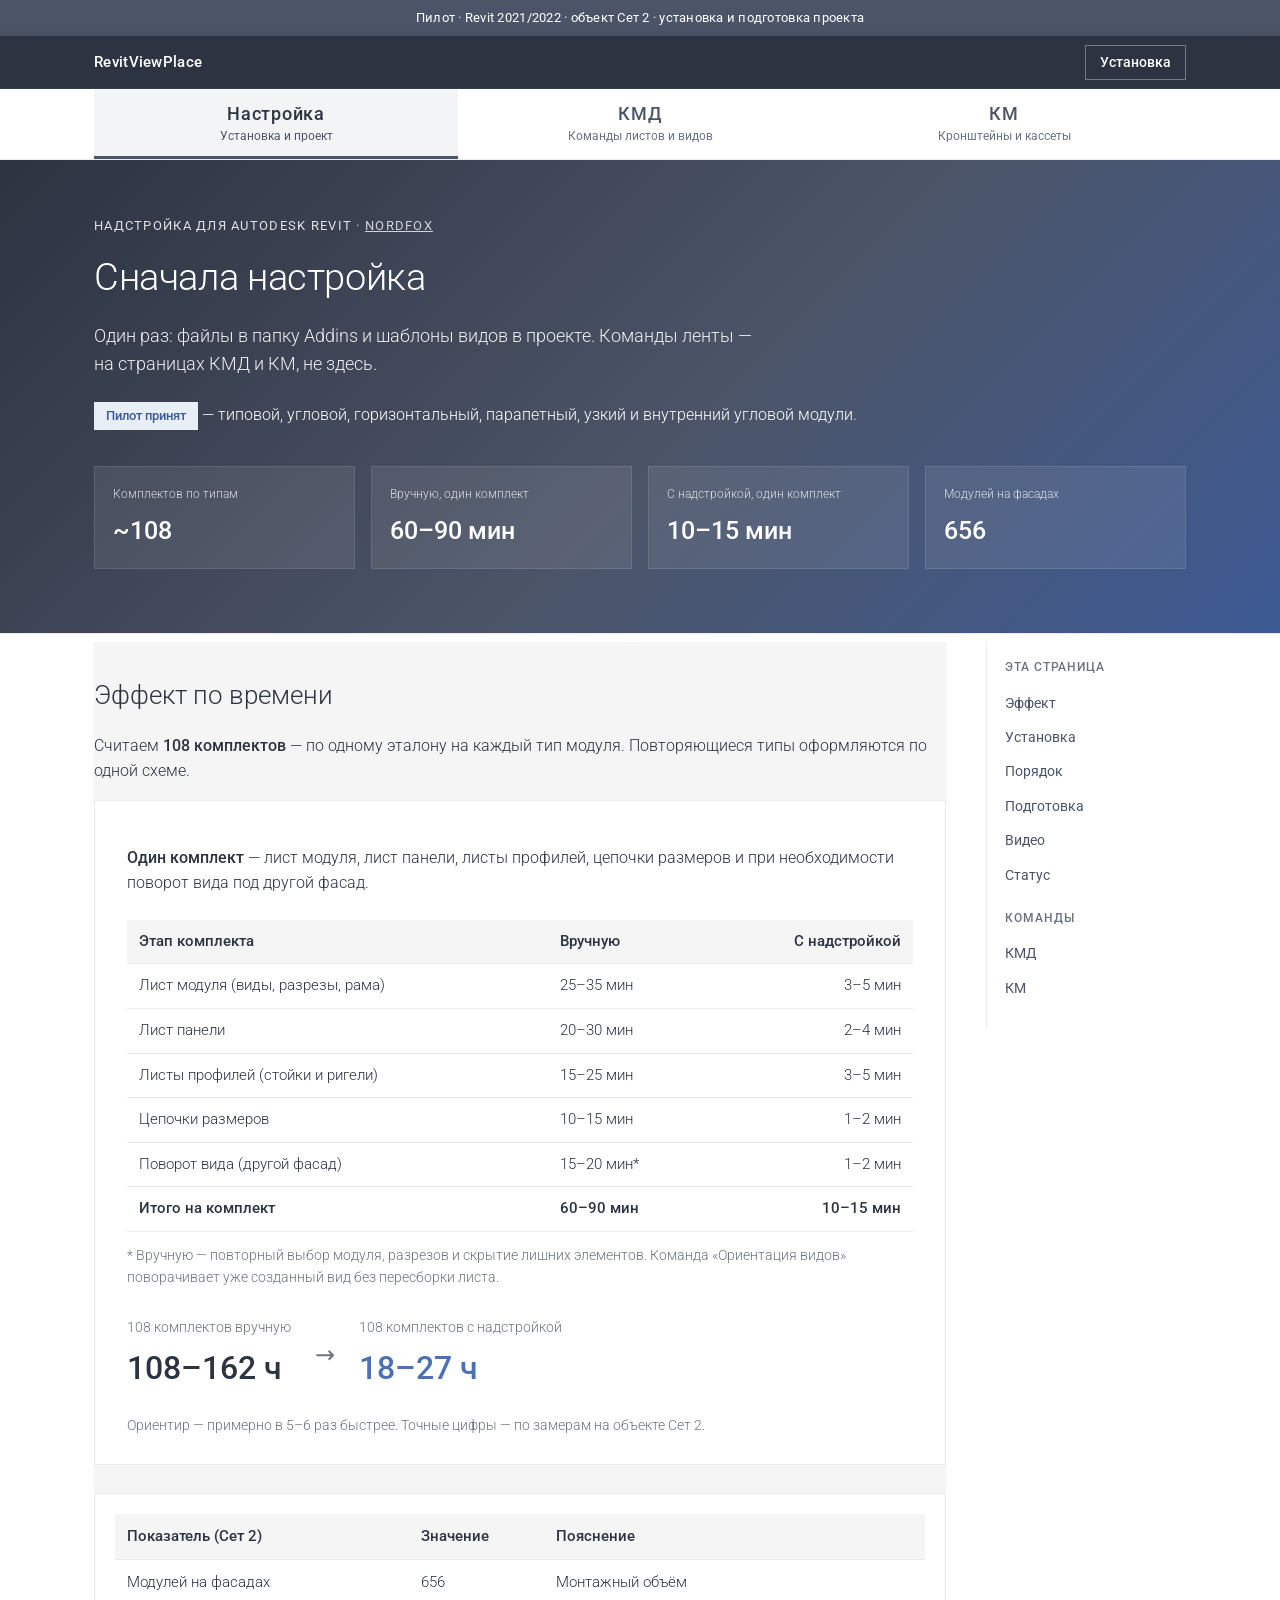
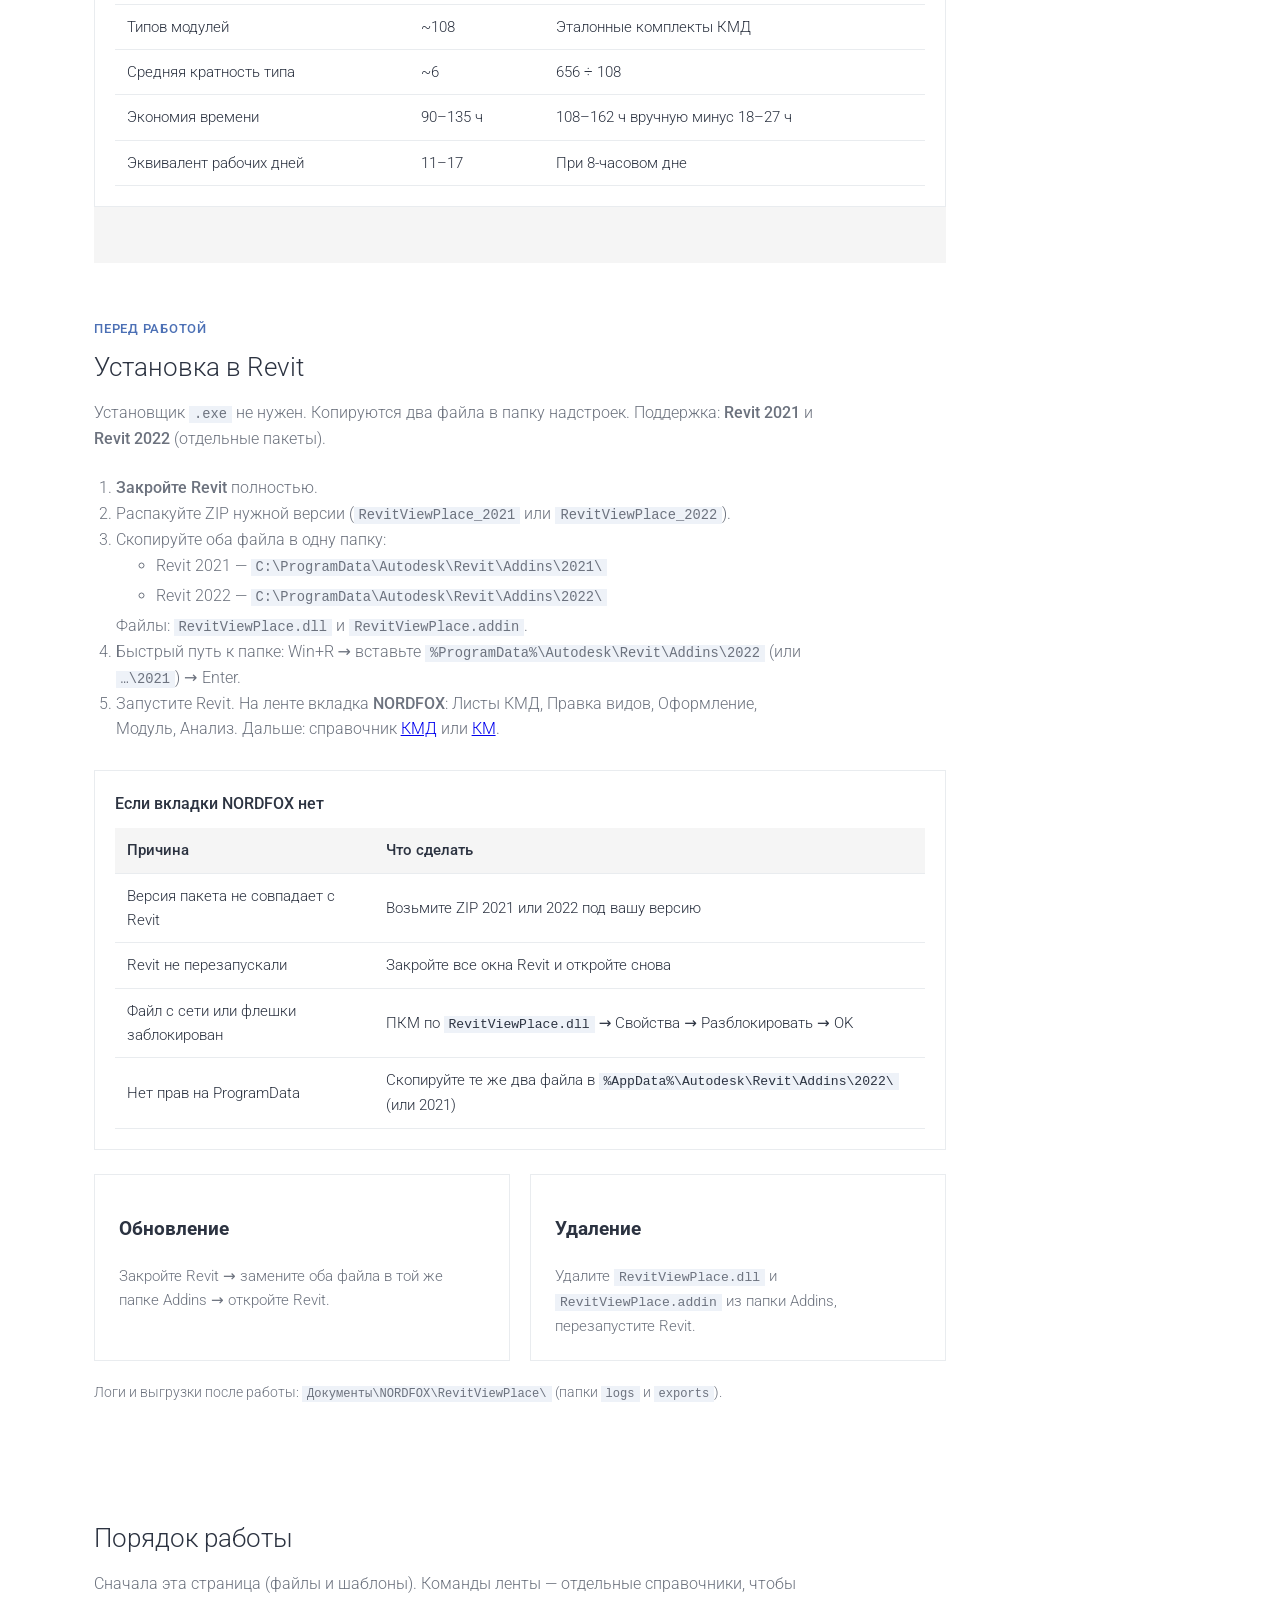
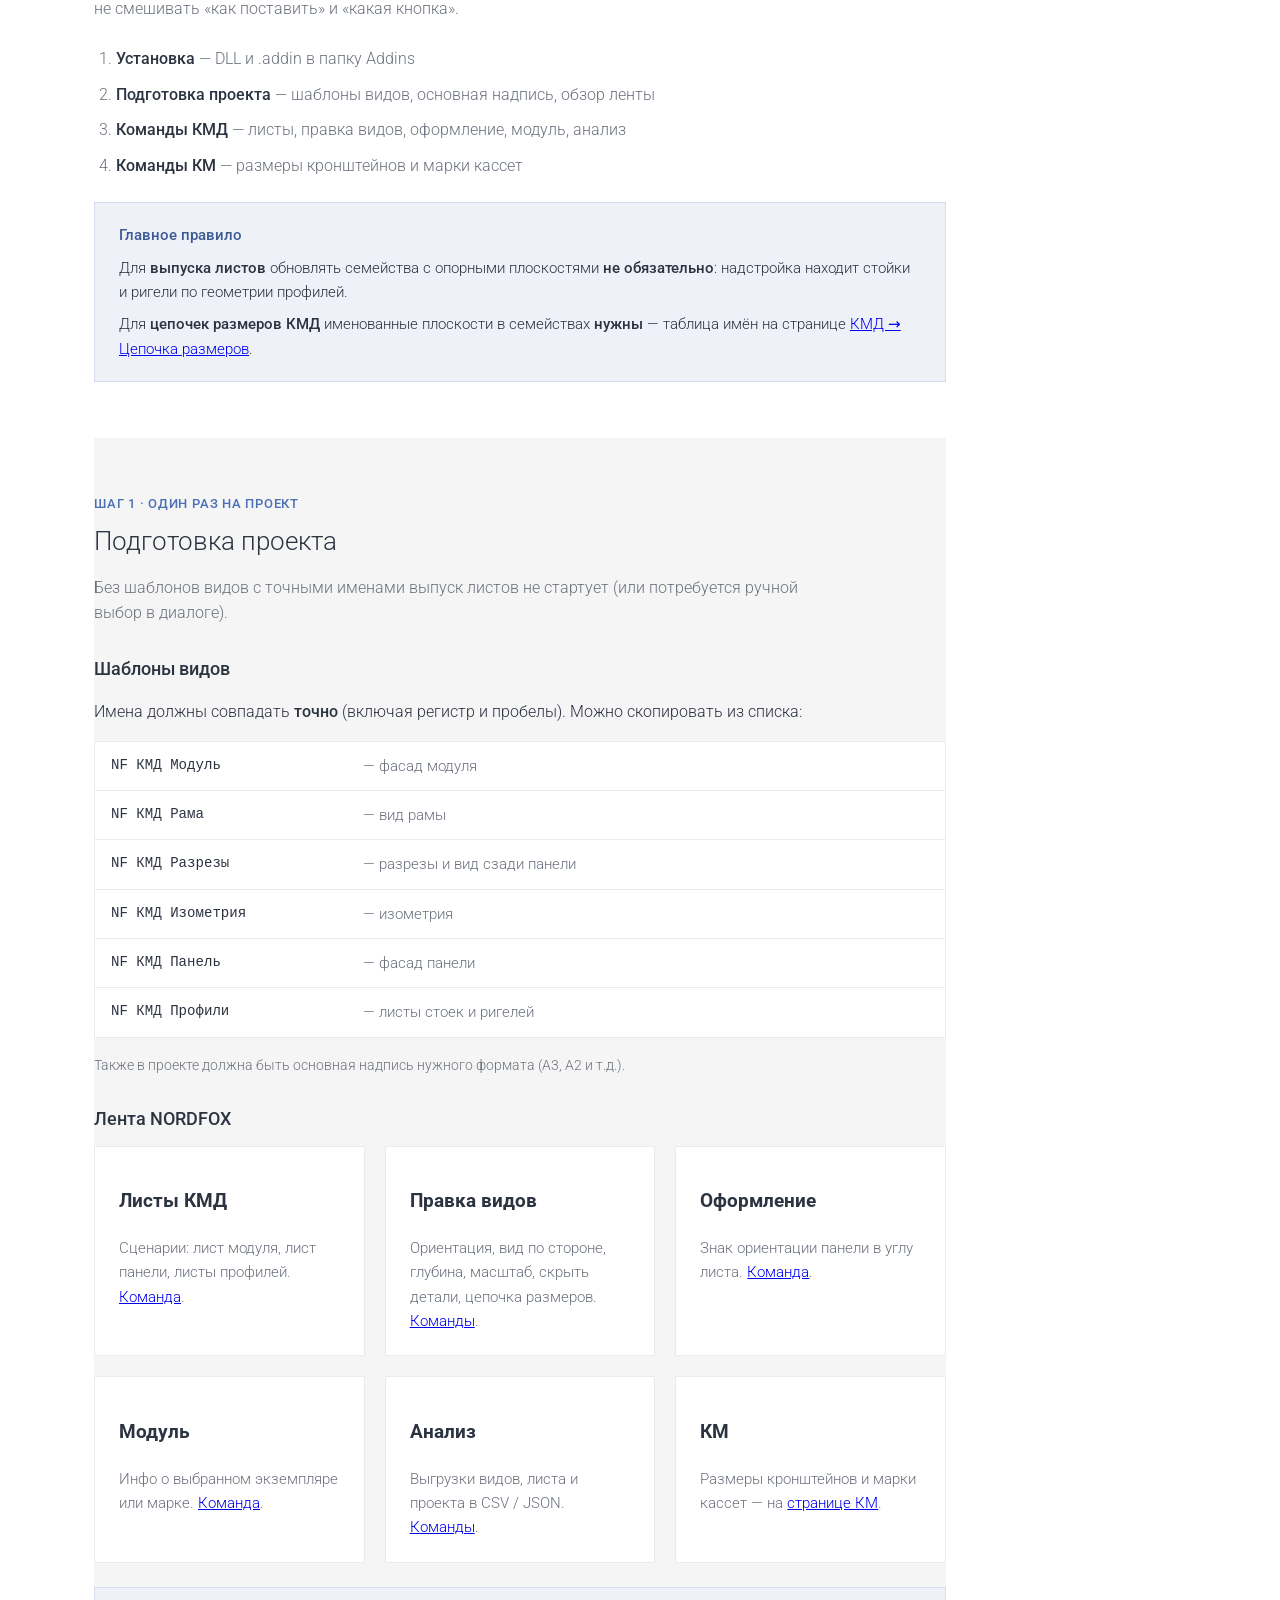
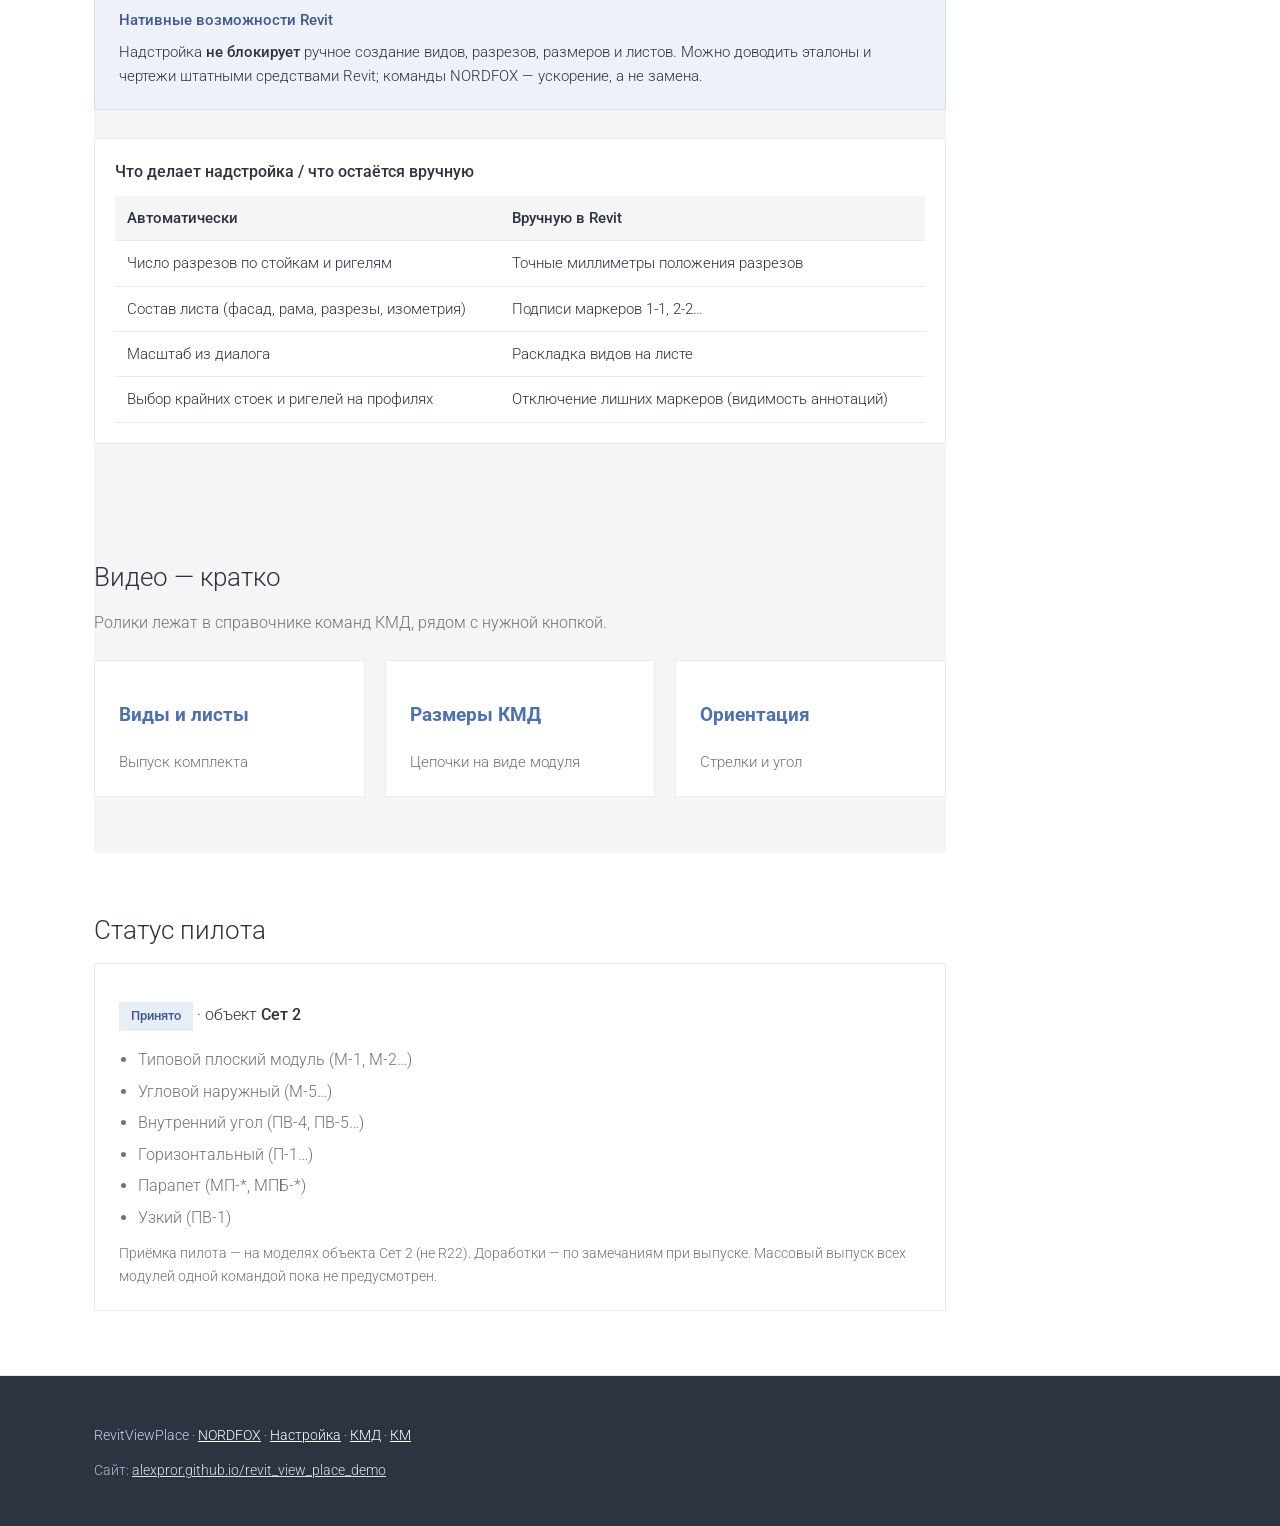
==== commit e993c6d7: "Publish setup, KMD, and KM pages for GitHub Pages." ====
--- a/index.html
+++ b/index.html
@@ -4,18 +4,33 @@
   <meta charset="utf-8" />
   <meta name="viewport" content="width=device-width, initial-scale=1" />
   <meta name="robots" content="noindex, nofollow" />
-  <title>RevitViewPlace — настройка и применение · NORDFOX</title>
+  <title>Настройка RevitViewPlace · NORDFOX</title>
   <link rel="stylesheet" href="style.css" />
 </head>
-<body>
+<body class="page-setup">
 
   <header class="site-header">
-    <div class="pilot-banner">Пилот · Revit 2021/2022 · объект Сет 2 · сентябрь 2026 · инструкция по настройке и выпуску</div>
+    <div class="pilot-banner">Пилот · Revit 2021/2022 · объект Сет 2 · установка и подготовка проекта</div>
     <nav class="site-nav">
       <div class="wrap site-nav-inner">
-        <a class="site-brand" href="#top">RevitViewPlace</a>
-        <span class="site-nav-hint">инструкция · пилот Сет 2</span>
+        <a class="site-brand" href="index.html">RevitViewPlace</a>
         <a class="site-nav-cta" href="#install">Установка</a>
+      </div>
+    </nav>
+    <nav class="site-tabs" aria-label="Разделы сайта">
+      <div class="wrap site-tabs-inner site-tabs-3">
+        <a class="tab-setup is-current" href="index.html" aria-current="page">
+          <span class="tab-name">Настройка</span>
+          <span class="tab-desc">Установка и проект</span>
+        </a>
+        <a class="tab-kmd" href="kmd.html">
+          <span class="tab-name">КМД</span>
+          <span class="tab-desc">Команды листов и видов</span>
+        </a>
+        <a class="tab-km" href="km.html">
+          <span class="tab-name">КМ</span>
+          <span class="tab-desc">Кронштейны и кассеты</span>
+        </a>
       </div>
     </nav>
   </header>
@@ -23,13 +38,9 @@
   <section class="hero" id="top">
     <div class="wrap">
       <p class="eyebrow">Надстройка для Autodesk Revit · <a href="https://nordfox.ru/" style="color:#fff;opacity:.9">NORDFOX</a></p>
-      <h1>Листы КМД по эталонам</h1>
-      <p class="lead">По выбранному модулю на фасаде — лист модуля, лист панели и листы профилей. Ниже: рабочие настройки проекта и порядок применения.</p>
+      <h1>Сначала настройка</h1>
+      <p class="lead">Один раз: файлы в папку Addins и шаблоны видов в проекте. Команды ленты — на страницах КМД и КМ, не здесь.</p>
       <p><span class="status-pill">Пилот принят</span> — типовой, угловой, горизонтальный, парапетный, узкий и внутренний угловой модули.</p>
-      <div class="hero-actions">
-        <a class="btn btn-light" href="#install">Установка</a>
-        <a class="btn btn-ghost" href="#guide">К инструкции</a>
-      </div>
       <div class="hero-stats">
         <div class="stat">
           <span class="stat-label">Комплектов по типам</span>
@@ -53,21 +64,20 @@
 
   <div class="doc-shell">
     <div class="wrap doc-layout">
-      <aside class="doc-toc" aria-label="Разделы">
-        <p class="doc-toc-title">Разделы</p>
+      <aside class="doc-toc" aria-label="Настройка">
+        <p class="doc-toc-title">Эта страница</p>
         <nav class="doc-toc-nav">
           <a href="#outcome">Эффект</a>
           <a href="#install">Установка</a>
-          <a href="#guide">Инструкция</a>
+          <a href="#guide">Порядок</a>
           <a href="#prepare">Подготовка</a>
-          <a href="#planes">Плоскости</a>
-          <a href="#sheets">Выпуск</a>
-          <a href="#dimensions">Размеры КМД</a>
-          <a href="#km">Размеры КМ</a>
-          <a href="#orientation">Ориентация</a>
-          <a href="#check">Контроль</a>
           <a href="#demo">Видео</a>
           <a href="#status">Статус</a>
+        </nav>
+        <p class="doc-toc-title">Команды</p>
+        <nav class="doc-toc-nav">
+          <a href="kmd.html">КМД</a>
+          <a href="km.html">КМ</a>
         </nav>
       </aside>
       <div class="doc-main">
@@ -150,7 +160,7 @@
           <code>%ProgramData%\Autodesk\Revit\Addins\2022</code>
           (или <code>…\2021</code>) → Enter.
         </li>
-        <li>Запустите Revit. На ленте вкладка <strong>NORDFOX</strong>: Листы КМД, Правка видов, <strong>КМ</strong>, Оформление.</li>
+        <li>Запустите Revit. На ленте вкладка <strong>NORDFOX</strong>: Листы КМД, Правка видов, Оформление, Модуль, Анализ. Дальше: справочник <a href="kmd.html">КМД</a> или <a href="km.html">КМ</a>.</li>
       </ol>
 
       <div class="plane-diagram" style="margin-top: 28px;">
@@ -186,29 +196,23 @@
   <!-- —— Оглавление инструкции —— -->
   <section class="section" id="guide">
     <div class="wrap">
-      <h2>Инструкция: настройка и применение</h2>
-      <p class="lead-section">Сначала устанавливают надстройку, затем один раз готовят проект (шаблоны и плоскости). На каждом модуле — выпуск листов, размеры КМД, размеры КМ и при необходимости поворот вида.</p>
+      <h2>Порядок работы</h2>
+      <p class="lead-section">Сначала эта страница (файлы и шаблоны). Команды ленты — отдельные справочники, чтобы не смешивать «как поставить» и «какая кнопка».</p>
 
       <ol class="guide-toc">
         <li><a href="#install"><strong>Установка</strong></a> — DLL и .addin в папку Addins</li>
-        <li><a href="#prepare"><strong>Подготовка проекта</strong></a> — шаблоны видов, основная надпись, лента NORDFOX</li>
-        <li><a href="#planes"><strong>Опорные плоскости</strong></a> — для разрезов и для размеров</li>
-        <li><a href="#sheets"><strong>Выпуск листов</strong></a> — модуль, панель, профили</li>
-        <li><a href="#dimensions"><strong>Цепочки размеров КМД</strong></a> — после выпуска видов модуля</li>
-        <li><a href="#km"><strong>Размеры КМ</strong></a> — кронштейны, оси и уровни по линии</li>
-        <li><a href="#orientation"><strong>Ориентация видов</strong></a> — без пересборки листа</li>
-        <li><a href="#check"><strong>Контроль после выпуска</strong></a> — что правит Revit вручную</li>
+        <li><a href="#prepare"><strong>Подготовка проекта</strong></a> — шаблоны видов, основная надпись, обзор ленты</li>
+        <li><a href="kmd.html"><strong>Команды КМД</strong></a> — листы, правка видов, оформление, модуль, анализ</li>
+        <li><a href="km.html"><strong>Команды КМ</strong></a> — размеры кронштейнов и марки кассет</li>
       </ol>
 
       <div class="callout">
         <h4>Главное правило</h4>
         <p>Для <strong>выпуска листов</strong> обновлять семейства с опорными плоскостями <strong>не обязательно</strong>: надстройка находит стойки и ригели по геометрии профилей.</p>
-        <p>Для <strong>цепочек размеров КМД</strong> именованные плоскости в семействах <strong>нужны</strong>.</p>
-        <p>Для <strong>размеров КМ</strong> в семействе кронштейна нужны <code>kronshtein plane</code> (боковая) и/или <code>kronshtein … centr</code>.</p>
-      </div>
-    </div>
-  </section>
-
+        <p>Для <strong>цепочек размеров КМД</strong> именованные плоскости в семействах <strong>нужны</strong> — таблица имён на странице <a href="kmd.html#planes">КМД → Цепочка размеров</a>.</p>
+      </div>
+    </div>
+  </section>
   <!-- —— 1. Подготовка —— -->
   <section class="section section-alt" id="prepare">
     <div class="wrap">
@@ -245,19 +249,27 @@
       <div class="grid-3">
         <article class="card">
           <h3>Листы КМД</h3>
-          <p class="card-text">Сценарии: лист модуля, лист панели, листы профилей.</p>
-        </article>
-        <article class="card">
-          <h3>Цепочки размеров</h3>
-          <p class="card-text">КМД: размеры по именованным плоскостям на открытом виде модуля.</p>
-        </article>
-        <article class="card">
-          <h3>Размеры КМ</h3>
-          <p class="card-text">Кронштейны: линия выбора ∩ плоскости, оси и уровни. Панель <strong>КМ</strong>.</p>
-        </article>
-        <article class="card">
-          <h3>Ориентация видов</h3>
-          <p class="card-text">Крест стрелок и угол 90 / 180 / 270°. Работает на видах плагина и на обычных видах Revit.</p>
+          <p class="card-text">Сценарии: лист модуля, лист панели, листы профилей. <a href="kmd.html#cmd-sheets">Команда</a>.</p>
+        </article>
+        <article class="card">
+          <h3>Правка видов</h3>
+          <p class="card-text">Ориентация, вид по стороне, глубина, масштаб, скрыть детали, цепочка размеров. <a href="kmd.html#cmd-orient">Команды</a>.</p>
+        </article>
+        <article class="card">
+          <h3>Оформление</h3>
+          <p class="card-text">Знак ориентации панели в углу листа. <a href="kmd.html#cmd-spds">Команда</a>.</p>
+        </article>
+        <article class="card">
+          <h3>Модуль</h3>
+          <p class="card-text">Инфо о выбранном экземпляре или марке. <a href="kmd.html#cmd-module">Команда</a>.</p>
+        </article>
+        <article class="card">
+          <h3>Анализ</h3>
+          <p class="card-text">Выгрузки видов, листа и проекта в CSV / JSON. <a href="kmd.html#cmd-analyze">Команды</a>.</p>
+        </article>
+        <article class="card">
+          <h3>КМ</h3>
+          <p class="card-text">Размеры кронштейнов и марки кассет — на <a href="km.html">странице КМ</a>.</p>
         </article>
       </div>
 
@@ -283,367 +295,12 @@
     </div>
   </section>
 
-  <!-- —— 2. Плоскости —— -->
-  <section class="section" id="planes">
-    <div class="wrap">
-      <p class="section-kicker">Шаг 2 · семейства</p>
-      <h2>Опорные плоскости</h2>
-      <p class="lead-section">Полный канон имён — в таблице ниже. Можно копировать строку целиком в имя плоскости семейства. Латиница, нижний регистр, слова через пробел; «Является ссылкой» = Сильная.</p>
-
-      <!-- Видео плоскостей — позже
-      <div class="demo-inline" id="demo-planes">
-        <div class="demo-block-head">
-          <span class="demo-num">П</span>
-          <div>
-            <h3>Видео: опорные плоскости</h3>
-            <p>Где ставить плоскости в модуле, раме и профиле.</p>
-          </div>
-        </div>
-        <div class="video-mount" data-video-id="planes"></div>
-      </div>
-      -->
-
-      <h3 class="subhead">Сводная таблица имён (копировать)</h3>
-      <p class="note" style="margin-top:0">В таблице — чистые имена без цифр и букв типа. Тип и номер добавляют по правилам ниже.</p>
-      <div class="plane-diagram">
-        <table class="copy-table">
-          <thead>
-            <tr><th>Имя плоскости</th><th>Где / группа UI</th><th>Для чего</th></tr>
-          </thead>
-          <tbody>
-            <tr><td><code>obolochka top</code></td><td>оболочка</td><td>Размеры: верх базы</td></tr>
-            <tr><td><code>obolochka bottom</code></td><td>оболочка</td><td>Размеры: низ базы</td></tr>
-            <tr><td><code>obolochka left</code></td><td>оболочка</td><td>Размеры: левый край базы</td></tr>
-            <tr><td><code>obolochka right</code></td><td>оболочка</td><td>Размеры: правый край базы</td></tr>
-            <tr><td><code>profil top</code></td><td>профиль</td><td>Размеры: верх профиля</td></tr>
-            <tr><td><code>profil bottom</code></td><td>профиль</td><td>Размеры: низ профиля</td></tr>
-            <tr><td><code>profil left</code></td><td>профиль</td><td>Размеры: левый край</td></tr>
-            <tr><td><code>profil right</code></td><td>профиль</td><td>Размеры: правый край</td></tr>
-            <tr><td><code>profil vertikalnyi centr</code></td><td>профиль (стойка)</td><td>Разрезы + размеры; признак стойки</td></tr>
-            <tr><td><code>profil gorizontalnyi centr</code></td><td>рама / модуль</td><td>Разрезы + уровни ригелей</td></tr>
-            <tr><td><code>zakladnaya top</code></td><td>закладные</td><td>Размеры: край</td></tr>
-            <tr><td><code>zakladnaya bottom</code></td><td>закладные</td><td>Размеры: край</td></tr>
-            <tr><td><code>zakladnaya gorizontalnyi centr</code></td><td>закладные</td><td>Размеры: центр</td></tr>
-            <tr><td><code>zakladnaya vertikalnyi centr</code></td><td>закладные</td><td>Размеры: центр (гориз. цепи)</td></tr>
-            <tr><td><code>shpora top</code></td><td>шпоры</td><td>Размеры: край</td></tr>
-            <tr><td><code>shpora bottom</code></td><td>шпоры</td><td>Размеры: край</td></tr>
-            <tr><td><code>shpora gorizontalnyi centr</code></td><td>шпоры</td><td>Размеры: центр</td></tr>
-            <tr><td><code>shpora vertikalnyi centr</code></td><td>шпоры</td><td>Размеры: центр</td></tr>
-            <tr><td><code>zacep top</code></td><td>зацепы</td><td>Размеры: край</td></tr>
-            <tr><td><code>zacep bottom</code></td><td>зацепы</td><td>Размеры: край</td></tr>
-            <tr><td><code>zacep gorizontalnyi centr</code></td><td>зацепы</td><td>Размеры: центр</td></tr>
-            <tr><td><code>zacep vertikalnyi centr</code></td><td>зацепы</td><td>Размеры: центр</td></tr>
-            <tr><td><code>iklya top</code></td><td>икли</td><td>Размеры: край</td></tr>
-            <tr><td><code>iklya bottom</code></td><td>икли</td><td>Размеры: край</td></tr>
-            <tr><td><code>iklya gorizontalnyi centr</code></td><td>икли</td><td>Размеры: центр</td></tr>
-            <tr><td><code>iklya vertikalnyi centr</code></td><td>икли</td><td>Размеры: центр</td></tr>
-            <tr><td><code>soedinitel top</code></td><td>соединители</td><td>Размеры: край</td></tr>
-            <tr><td><code>soedinitel bottom</code></td><td>соединители</td><td>Размеры: край</td></tr>
-            <tr><td><code>soedinitel gorizontalnyi centr</code></td><td>соединители</td><td>Размеры: центр</td></tr>
-            <tr><td><code>soedinitel vertikalnyi centr</code></td><td>соединители</td><td>Размеры: центр</td></tr>
-            <tr><td><code>petlya top</code></td><td>петли</td><td>Размеры: край</td></tr>
-            <tr><td><code>petlya bottom</code></td><td>петли</td><td>Размеры: край</td></tr>
-            <tr><td><code>petlya gorizontalnyi centr</code></td><td>петли</td><td>Размеры: центр</td></tr>
-            <tr><td><code>petlya vertikalnyi centr</code></td><td>петли</td><td>Размеры: центр</td></tr>
-            <tr><td><code>kronshtein plane</code></td><td>кронштейн (КМ)</td><td>Размеры КМ: одна боковая</td></tr>
-            <tr><td><code>kronshtein vertikalnyi centr</code></td><td>кронштейн (КМ)</td><td>Размеры КМ: центр (гориз. линия)</td></tr>
-            <tr><td><code>kronshtein gorizontalnyi centr</code></td><td>кронштейн (КМ)</td><td>Размеры КМ: центр (верт. линия)</td></tr>
-          </tbody>
-        </table>
-      </div>
-      <p class="note">Для листов достаточно пары <code>profil vertikalnyi centr</code> (на стойке) + <code>profil gorizontalnyi centr</code> (на раме/модуле). Без них листы всё равно выходят по геометрии. Для профилей буквы и номера в имени обычно не нужны. Кронштейны (<code>kronshtein …</code>) — только команда <strong>Размеры КМ</strong>, в «Все детали» КМД не входят.</p>
-
-      <div class="callout">
-        <h4>Как читать имя плоскости</h4>
-        <p>Формат: <strong>группа</strong> → при необходимости <strong>тип</strong> → при необходимости <strong>номер</strong> → <strong>роль</strong>.</p>
-        <p><strong>Тип</strong> — любое слово, которое не является числом: буква <code>A</code>, слово <code>M16</code>. Каждая такая подпись — <strong>свой тип</strong> в списке «Тип» диалога размеров.</p>
-        <p><strong>Номер</strong> — только цифры (<code>1</code>, <code>2</code>…). Порядок деталей в семействе, <strong>не отдельный тип</strong> и не фильтр в диалоге.</p>
-        <p>Примеры: <code>zakladnaya top</code> · <code>zacep A top</code> · <code>shpora 1 gorizontalnyi centr</code> · <code>petlya M16 2 top</code>.</p>
-        <p>Плагин смотрит <strong>имя плоскости</strong>, а не имя семейства Revit. Группы деталей КМД: закладные, шпоры, зацепы, профили, икли, соединители, петли. Кронштейны (<code>kronshtein</code>) — отдельная команда <strong>Размеры КМ</strong>.</p>
-      </div>
-
-      <div class="callout" style="margin-top: 16px;">
-        <h4>Соответствие: UI ↔ префикс</h4>
-        <p>В команде размеров выбираете группу — ищутся плоскости с тем же префиксом. Пункт <strong>Все детали</strong> берёт сразу все префиксы ниже (кроме профиля) в одну цепь вместе с краями оболочки.</p>
-        <p><code>zakladnaya</code> · <code>shpora</code> · <code>zacep</code> · <code>iklya</code> · <code>soedinitel</code> · <code>petlya</code> · отдельно <code>profil</code> · КМ: <code>kronshtein</code></p>
-        <p>Новая деталь с уже существующим префиксом не требует пересборки плагина. Новый префикс в имени — только после обновления надстройки с новой группой в UI.</p>
-      </div>
-
-      <div class="plane-diagram" style="margin-top: 20px;">
-        <h3 class="table-caption">Тип и номер в имени — когда нужны</h3>
-        <table>
-          <thead>
-            <tr><th>Что в имени</th><th>Это</th><th>Влияние на цепь</th></tr>
-          </thead>
-          <tbody>
-            <tr>
-              <td><code>zakladnaya top</code></td>
-              <td>Только группа + роль</td>
-              <td>Одна общая цепь группы на выбранной стороне.</td>
-            </tr>
-            <tr>
-              <td><code>zakladnaya 1 top</code>, <code>zakladnaya 2 top</code></td>
-              <td><strong>Номер</strong> — визуальный порядок одинаковых деталей</td>
-              <td>Не отделяет цепи. При типе «все» в одну цепь попадут и 1, и 2.</td>
-            </tr>
-            <tr>
-              <td><code>zacep A top</code> и <code>zacep M16 top</code></td>
-              <td><strong>Тип</strong> — буква или слово</td>
-              <td>Разные типы → две строки в поле «Тип» и две разные цепи.</td>
-            </tr>
-            <tr>
-              <td><code>shpora A 1 top</code></td>
-              <td>Тип + номер вместе</td>
-              <td>Цепь фильтруется по типу; цифра отличает экземпляры внутри типа.</td>
-            </tr>
-          </tbody>
-        </table>
-      </div>
-
-      <div class="callout note-callout" style="margin-top: 16px;">
-        <h4>Важно</h4>
-        <p>Семейства «друг друга не изолируют». На виде в цепь попадают все экземпляры с подходящим именем плоскости. Разделяют цепи: сторона вида, группа, и при необходимости тип в имени + выбор типа в диалоге — не имя семейства и не один только номер.</p>
-        <p>Для профилей на листах достаточно центровых плоскостей без букв и номеров. TypeTag у профиля — только если на одном виде отдельно меряете разные сечения одной командой размеров.</p>
-      </div>
-
-      <div class="callout note-callout">
-        <h4>Примечание: одно семейство профиля или два</h4>
-        <p><strong>Одно семейство</strong> — в ведомости одна строка на тип сечения. Стойка или ригель определяются при выпуске листов по плоскости и ориентации.</p>
-        <p><strong>Два семейства</strong> — учёт одного проката дублируется. На скорость выпуска листов это не влияет.</p>
-        <p><strong>Риски двух семейств:</strong> исполнитель может поставить «стойку» из семейства ригеля (или наоборот) — ошибка не видна до выпуска чертежей и спецификации; две номенклатуры на один прокат усложняют закупку и контроль остатков; при смене сечения правки нужно повторять в обоих семействах.</p>
-      </div>
-
-      <details>
-        <summary>Правила загрузки семейств</summary>
-        <ul>
-          <li>После правок: «Загрузить в проект» → «Перезаписать» по всей цепочке вложенных семейств.</li>
-          <li>«Является ссылкой» = Сильная на рабочих плоскостях.</li>
-        </ul>
-      </details>
-
-      <details>
-        <summary>Как находятся стойки и ригели без плоскостей</summary>
-        <ol>
-          <li>Сначала — именованные плоскости (если есть).</li>
-          <li>Иначе — по габариту: стойка высокая и узкая; ригель длинный и низкий.</li>
-          <li>Если и того нет — запасной набор разрезов по габариту модуля.</li>
-        </ol>
-      </details>
-    </div>
-  </section>
-
-  <!-- —— 3. Выпуск —— -->
-  <section class="section section-alt" id="sheets">
-    <div class="wrap">
-      <p class="section-kicker">Шаг 3 · выпуск</p>
-      <h2>Выпуск листов</h2>
-      <p class="lead-section">Команда на ленте: <strong>NORDFOX → Листы КМД</strong>.</p>
-
-      <ol class="steps">
-        <li>
-          <strong>Откройте фасад</strong>, с которого смотрите модуль (лицо панели на вас).
-        </li>
-        <li>
-          <strong>Выберите сценарий:</strong> лист модуля, лист панели или листы профилей.
-        </li>
-        <li>
-          <strong>Укажите один модуль</strong> на фасаде.
-        </li>
-        <li>
-          <strong>Проверьте шаблоны</strong> (подставляются по именам), формат листа, масштаб и глубину в основание.
-        </li>
-        <li>
-          При повторном запуске на том же модуле: <strong>заменить</strong> комплект или <strong>создать новый</strong>.
-        </li>
-      </ol>
-
-      <div class="grid-2" style="margin-top: 28px;">
-        <article class="card card-highlight">
-          <h3>Лист модуля (В9 / В20)</h3>
-          <ul>
-            <li>Фасад, вертикальные и горизонтальные разрезы, рама, изометрия</li>
-            <li>Число разрезов ≈ число стоек и уровней ригелей</li>
-            <li>Типовой и угловой модуль</li>
-          </ul>
-        </article>
-        <article class="card card-highlight">
-          <h3>Лист панели (В10 / В21)</h3>
-          <ul>
-            <li>Спереди и сзади, разрезы, изометрия</li>
-            <li>Только панель (рама на лист не попадает)</li>
-            <li>Не заменяет уже созданный лист модуля</li>
-          </ul>
-        </article>
-        <article class="card card-highlight">
-          <h3>Листы профилей (В11–В12 / В22–В25)</h3>
-          <ul>
-            <li>Стойки и ригели крупным планом</li>
-            <li>Обрезка вида по эталону</li>
-            <li>Угловые модули — раскладка по эталонам В22–В25</li>
-          </ul>
-        </article>
-        <article class="card">
-          <h3>Параметры в диалоге</h3>
-          <ul>
-            <li>Формат листа (A4…A0)</li>
-            <li>Масштаб видов</li>
-            <li>Глубина разреза в основание, мм</li>
-          </ul>
-        </article>
-      </div>
-
-      <div class="demo-inline" id="demo-views">
-        <div class="demo-block-head">
-          <span class="demo-num">1</span>
-          <div>
-            <h3>Видео: выпуск видов и листов</h3>
-            <p>Выбор модуля → сценарий → лист по эталону.</p>
-          </div>
-        </div>
-        <div class="video-mount" data-video-id="views"></div>
-      </div>
-    </div>
-  </section>
-
-  <!-- —— 4. Размеры КМД —— -->
-  <section class="section" id="dimensions">
-    <div class="wrap">
-      <p class="section-kicker">Шаг 4 · после листов</p>
-      <h2>Цепочки размеров КМД</h2>
-      <p class="lead-section">Отдельная команда на панели <strong>Правка видов</strong>. Работает на открытом виде модуля (не на листе). Нужны именованные плоскости в семействах. В группе можно выбрать одну деталь или <strong>Все детали</strong> (оболочка + закладные/шпоры/зацепы/икли/соединители/петли в одной цепи). Профили — отдельно. Кронштейны сюда не входят — см. <a href="#km">размеры КМ</a>. См. <a href="#planes">опорные плоскости</a>.</p>
-
-      <ol class="steps">
-        <li>Откройте вид модуля (спереди / сбоку / сверху).</li>
-        <li><strong>NORDFOX → Правка видов → Цепочка размеров</strong>.</li>
-        <li>Выберите режим: <strong>края</strong>, <strong>центры</strong> или <strong>от базы</strong>.</li>
-        <li>Укажите базовый элемент и сторону вида.</li>
-        <li>При необходимости ограничьте тип детали (если в именах плоскостей задан тип).</li>
-      </ol>
-
-      <div class="plane-diagram" style="margin-top: 24px;">
-        <table>
-          <thead>
-            <tr><th>Режим</th><th>Какие плоскости</th></tr>
-          </thead>
-          <tbody>
-            <tr><td>Края</td><td>Края базы и краёв деталей (top / bottom / left / right)</td></tr>
-            <tr><td>Центры</td><td>Края базы + центровые плоскости деталей (… centr)</td></tr>
-            <tr><td>От базы</td><td>Выбранный край базы + центровые плоскости деталей</td></tr>
-          </tbody>
-        </table>
-      </div>
-
-      <div class="demo-inline" id="demo-dimensions">
-        <div class="demo-block-head">
-          <span class="demo-num">2</span>
-          <div>
-            <h3>Видео: цепочки размеров</h3>
-            <p>База → центры деталей на виде модуля.</p>
-          </div>
-        </div>
-        <div class="video-mount" data-video-id="dimensions"></div>
-      </div>
-    </div>
-  </section>
-
-  <!-- —— 5. Размеры КМ —— -->
-  <section class="section section-alt" id="km">
-    <div class="wrap">
-      <p class="section-kicker">Шаг 5 · схема кронштейнов</p>
-      <h2>Размеры КМ</h2>
-      <p class="lead-section">Отдельная панель <strong>КМ</strong>, синие иконки. Не путать с «Цепочка размеров» на «Правка видов» (то КМД). Работает на открытом <strong>фасаде или разрезе</strong>, не на листе. Линия выбирает опоры; клик в любом месте чертежа задаёт сторону и высоту выноса.</p>
-
-      <ol class="steps">
-        <li>Откройте фасад или разрез схемы кронштейнов (не лист).</li>
-        <li><strong>NORDFOX → КМ → Размеры КМ</strong>.</li>
-        <li>Семейство кронштейна (категория «Каркас несущий»), плоскость <strong>Боковая</strong> или <strong>Центр</strong>, тип размера <strong>«Размеры кронштейнов б/м»</strong>.</li>
-        <li><strong>Шаг 1/3.</strong> Укажите начало линии выбора. <strong>Шаг 2/3.</strong> Укажите конец. В цепь входят пересечённые плоскости кронштейна, оси и уровни.</li>
-        <li><strong>Шаг 3/3.</strong> Укажите любую точку на чертеже — сторона и высота выноса. Без привязки к оси, уровню или плоскости.</li>
-      </ol>
-
-      <div class="plane-diagram" style="margin-top: 24px;">
-        <table>
-          <thead>
-            <tr><th>Режим</th><th>Плоскость в семействе</th></tr>
-          </thead>
-          <tbody>
-            <tr><td>Боковая</td><td><code>kronshtein plane</code> — одна на экземпляр</td></tr>
-            <tr><td>Центр</td><td><code>kronshtein vertikalnyi centr</code> / <code>kronshtein gorizontalnyi centr</code> — по направлению линии</td></tr>
-          </tbody>
-        </table>
-      </div>
-
-      <div class="callout" style="margin-top: 16px;">
-        <h4>Как читать цепь</h4>
-        <p>Одна линия выбора = одна цепь. Горизонтальная линия на фасаде ловит вертикальные оси; вертикальная — уровни. Низ по осям — второй запуск.</p>
-        <p>Размерная линия проходит через указанную точку и доводится до крайних кронштейнов. Короткие сегменты (примерно 180 / 300 мм) выносятся на полку; шаг ряда остаётся на линии.</p>
-        <p>Если в семье нет <code>kronshtein plane</code>, режим «Боковая» не найдёт кронштейны — используйте «Центр» или добавьте плоскость в <code>.rfa</code> («Является ссылкой» = Сильная, затем «Загрузить в проект» → «Перезаписать»).</p>
-      </div>
-    </div>
-  </section>
-
-  <!-- —— 6. Ориентация —— -->
-  <section class="section" id="orientation">
-    <div class="wrap">
-      <p class="section-kicker">Шаг 6 · при смене фасада</p>
-      <h2>Ориентация видов</h2>
-      <p class="lead-section">Крест стрелок и угол из списка (90° по умолчанию, также 180° и 270°). Лист не пересоздаётся. Работает на видах комплекта плагина и на обычных видах / эталонах Revit.</p>
-
-      <ol class="steps">
-        <li>Выберите видовой экран на листе или откройте вид (разрез, фасад, 3д).</li>
-        <li><strong>NORDFOX → Ориентация видов</strong>.</li>
-        <li>Выберите угол, нажмите стрелку направления поворота.</li>
-      </ol>
-
-      <div class="callout">
-        <h4>Два режима</h4>
-        <p><strong>Вид комплекта плагина</strong> — после поворота обновляется изоляция и подписи по роли вида.</p>
-        <p><strong>Обычный / эталонный вид</strong> — только поворот кадра, без изоляции плагина (чтобы не скрыть геометрию эталона).</p>
-        <p>Ручные виды, разрезы и размеры Revit по-прежнему доступны; команда их не отключает.</p>
-      </div>
-
-      <div class="demo-inline" id="demo-orientation">
-        <div class="demo-block-head">
-          <span class="demo-num">3</span>
-          <div>
-            <h3>Видео: смена ориентации</h3>
-            <p>Стрелки и угол 90 / 180 / 270°.</p>
-          </div>
-        </div>
-        <div class="video-mount" data-video-id="orientation"></div>
-      </div>
-    </div>
-  </section>
-
-  <!-- —— 7. Контроль —— -->
-  <section class="section" id="check">
-    <div class="wrap">
-      <p class="section-kicker">Шаг 7 · после выпуска</p>
-      <h2>Контроль качества</h2>
-      <p class="lead-section">Надстройка собирает состав и раскладку; эталонный вид доводят в Revit.</p>
-
-      <ol class="steps">
-        <li>Масштаб видов совпадает с выбранным в диалоге.</li>
-        <li>Виды не выходят за ячейку листа — при необходимости сдвинуть на листе.</li>
-        <li>Лишние маркеры разрезов — отключить в видимости аннотаций.</li>
-        <li>Подписи 1-1, 2-2… — проставить вручную при необходимости.</li>
-        <li>На листах профилей — проверить крайние стойки и верхний / нижний ригель.</li>
-        <li>Размеры КМ ставятся с открытого фасада/разреза, не с листа.</li>
-      </ol>
-
-      <details>
-        <summary>Анализ проекта</summary>
-        <p><strong>Сейчас:</strong> команда пишет отчёт в журнал и выгружает CSV по модулям (стойки, ригели, готовность к листам профилей, покрытие сценариями) — удобно перед массовым выпуском и для разработчика.</p>
-        <p><strong>В планах:</strong> сводка по проекту (сколько комплектов сделано / осталось), мини-спецификация (количество, вес) и выгрузка в Excel по <strong>текущим шаблонам спецификаций</strong> офиса — одна картина для руководства и КМД.</p>
-      </details>
-    </div>
-  </section>
 
   <!-- —— Видео-сводка —— -->
   <section class="section section-alt" id="demo">
     <div class="wrap">
       <h2>Видео — кратко</h2>
-      <p class="lead-section">Ролики по шагам работы. Сюда — быстрый переход.</p>
+      <p class="lead-section">Ролики лежат в справочнике команд КМД, рядом с нужной кнопкой.</p>
       <div class="grid-3">
         <!--
         <a class="card card-link" href="#demo-templates">
@@ -655,19 +312,15 @@
           <p class="card-text">Где ставить имена в семействах</p>
         </a>
         -->
-        <a class="card card-link" href="#demo-views">
+        <a class="card card-link" href="kmd.html#demo-views">
           <h3>Виды и листы</h3>
           <p class="card-text">Выпуск комплекта</p>
         </a>
-        <a class="card card-link" href="#demo-dimensions">
+        <a class="card card-link" href="kmd.html#demo-dimensions">
           <h3>Размеры КМД</h3>
           <p class="card-text">Цепочки на виде модуля</p>
         </a>
-        <a class="card card-link" href="#km">
-          <h3>Размеры КМ</h3>
-          <p class="card-text">Линия ∩ кронштейны, оси, уровни</p>
-        </a>
-        <a class="card card-link" href="#demo-orientation">
+        <a class="card card-link" href="kmd.html#demo-orientation">
           <h3>Ориентация</h3>
           <p class="card-text">Стрелки и угол</p>
         </a>
@@ -693,13 +346,14 @@
     </div>
   </section>
 
-  </div><!-- /.doc-main -->
-  </div><!-- /.doc-layout -->
+
+      </div><!-- /.doc-main -->
+    </div><!-- /.doc-layout -->
   </div><!-- /.doc-shell -->
 
   <footer>
     <div class="wrap">
-      <p>RevitViewPlace · <a href="https://nordfox.ru/">NORDFOX</a> · внутренний инструмент КМД и КМ</p>
+      <p>RevitViewPlace · <a href="https://nordfox.ru/">NORDFOX</a> · <a href="index.html">Настройка</a> · <a href="kmd.html">КМД</a> · <a href="km.html">КМ</a></p>
       <p class="footer-meta">Сайт: <a href="https://alexpror.github.io/revit_view_place_demo/">alexpror.github.io/revit_view_place_demo</a></p>
     </div>
   </footer>
--- a/style.css
+++ b/style.css
@@ -14,10 +14,22 @@
   --nf-gray: #6c727e;
   --accent: #4c70b5;
   --ok: #2d6a4f;
+  --kmd: #4c70b5;
+  --kmd-bg: #e8eef8;
+  --kmd-bg-soft: #f3f6fb;
+  --km: #2d6a4f;
+  --km-bg: #e6f4ee;
+  --km-bg-soft: #f1f7f4;
+  --chain: #4a5c8a;
+  --chain-bg: #e8ebf4;
+  --chain-bg-soft: #f1f3f8;
+  --orient: #5c5346;
+  --orient-bg: #f1ece4;
+  --orient-bg-soft: #f6f3ee;
 }
 
 * { box-sizing: border-box; }
-html { scroll-behavior: smooth; scroll-padding-top: 80px; }
+html { scroll-behavior: smooth; scroll-padding-top: 160px; }
 body {
   margin: 0;
   font: 16px/1.6 "Roboto", "Segoe UI", system-ui, sans-serif;
@@ -46,8 +58,9 @@
 .site-nav-inner {
   display: flex;
   align-items: center;
+  justify-content: space-between;
   gap: 16px 24px;
-  min-height: 56px;
+  min-height: 52px;
   flex-wrap: wrap;
 }
 .site-brand {
@@ -56,12 +69,6 @@
   font-weight: 500;
   font-size: 0.95rem;
   letter-spacing: 0.02em;
-}
-.site-nav-hint {
-  color: #9aabc4;
-  font-size: 0.8rem;
-  font-weight: 300;
-  flex: 1;
 }
 .site-nav-cta {
   color: #fff;
@@ -72,6 +79,62 @@
   padding: 6px 14px;
 }
 .site-nav-cta:hover { border-color: #fff; }
+
+.site-tabs {
+  background: var(--white);
+  border-bottom: 1px solid var(--line);
+}
+.site-tabs-inner {
+  display: grid;
+  grid-template-columns: 1fr 1fr;
+}
+.site-tabs-inner.site-tabs-3 {
+  grid-template-columns: 1fr 1fr 1fr;
+}
+.site-tabs-3 .tab-name { font-size: 1.05rem; }
+.site-tabs a {
+  display: flex;
+  flex-direction: column;
+  align-items: center;
+  justify-content: center;
+  gap: 2px;
+  text-decoration: none;
+  text-align: center;
+  padding: 14px 12px 12px;
+  color: var(--nf-slate);
+  border-bottom: 3px solid transparent;
+  min-height: 64px;
+}
+.site-tabs a:hover { color: var(--nf-blue); background: #f7f8fb; }
+.site-tabs a.is-current {
+  color: var(--nf-blue-dark);
+  font-weight: 500;
+  background: #eef2f9;
+  border-bottom-color: var(--nf-blue);
+}
+.page-setup .site-tabs a.is-current {
+  color: var(--ink);
+  background: #f3f4f6;
+  border-bottom-color: var(--nf-slate);
+}
+.page-km .site-tabs a.is-current {
+  color: var(--km);
+  background: var(--km-bg-soft);
+  border-bottom-color: var(--km);
+}
+.site-tabs .tab-name {
+  font-size: 1.15rem;
+  font-weight: 500;
+  letter-spacing: 0.04em;
+  line-height: 1.2;
+}
+.site-tabs .tab-desc {
+  font-size: 0.78rem;
+  font-weight: 400;
+  color: var(--muted);
+  line-height: 1.3;
+}
+.site-tabs a.is-current .tab-desc { color: var(--nf-slate); }
 
 /* WordPress-like: контент + оглавление справа */
 .doc-shell {
@@ -93,7 +156,7 @@
 }
 .doc-toc {
   position: sticky;
-  top: 88px;
+  top: 168px;
   align-self: start;
   padding: 16px 0 24px;
   border-left: 1px solid var(--line);
@@ -111,6 +174,7 @@
   text-transform: uppercase;
   color: var(--muted);
 }
+.doc-toc-nav + .doc-toc-title { margin-top: 18px; }
 .doc-toc-nav {
   display: flex;
   flex-direction: column;
@@ -142,6 +206,116 @@
   padding-right: 0;
 }
 
+.toc-cmd {
+  margin: 0 0 16px;
+  padding: 8px 0 8px 10px;
+  border-left: 4px solid var(--line);
+}
+.toc-cmd-dims,
+.toc-cmd-sheets { border-left-color: var(--kmd); }
+.toc-cmd-marks { border-left-color: var(--km); }
+.toc-cmd-chain,
+.toc-cmd-edit { border-left-color: var(--chain); }
+.toc-cmd-orient,
+.toc-cmd-spds { border-left-color: var(--orient); }
+.toc-cmd-module { border-left-color: var(--nf-slate); }
+.toc-cmd-analyze { border-left-color: var(--muted); }
+.toc-cmd-label {
+  margin: 0 0 4px;
+  padding: 0;
+}
+.toc-cmd-label a {
+  margin-left: 0;
+  padding-left: 0;
+  border-left: none;
+  font-weight: 500;
+  color: var(--ink);
+  font-size: 0.82rem;
+  letter-spacing: 0.02em;
+}
+.toc-cmd-dims .toc-cmd-label a,
+.toc-cmd-sheets .toc-cmd-label a { color: var(--nf-blue-dark); }
+.toc-cmd-marks .toc-cmd-label a { color: var(--km); }
+.toc-cmd-chain .toc-cmd-label a,
+.toc-cmd-edit .toc-cmd-label a { color: var(--chain); }
+.toc-cmd-orient .toc-cmd-label a,
+.toc-cmd-spds .toc-cmd-label a { color: var(--orient); }
+.toc-cmd-module .toc-cmd-label a { color: var(--nf-slate); }
+.toc-cmd-analyze .toc-cmd-label a { color: var(--ink-2); }
+.toc-cmd a { margin-left: -2px; }
+
+.cmd-block {
+  margin: 0 0 28px;
+  border: 1px solid var(--line);
+}
+.cmd-block-dims,
+.cmd-block-sheets {
+  background: var(--kmd-bg-soft);
+  border-left: 6px solid var(--kmd);
+}
+.cmd-block-marks {
+  background: var(--km-bg-soft);
+  border-left: 6px solid var(--km);
+}
+.cmd-block-chain,
+.cmd-block-edit {
+  background: var(--chain-bg-soft);
+  border-left: 6px solid var(--chain);
+}
+.cmd-block-orient,
+.cmd-block-spds {
+  background: var(--orient-bg-soft);
+  border-left: 6px solid var(--orient);
+}
+.cmd-block-module {
+  background: #f2f3f5;
+  border-left: 6px solid var(--nf-slate);
+}
+.cmd-block-analyze {
+  background: #f4f4f4;
+  border-left: 6px solid var(--muted);
+}
+.cmd-block-head {
+  padding: 22px 24px 8px;
+}
+.cmd-block-kicker {
+  margin: 0 0 4px;
+  font-size: 0.75rem;
+  font-weight: 500;
+  letter-spacing: 0.08em;
+  text-transform: uppercase;
+  color: var(--muted);
+}
+.cmd-block-title {
+  margin: 0 0 6px;
+  font-size: 1.15rem;
+  font-weight: 500;
+  color: var(--ink);
+}
+.cmd-block-dims .cmd-block-title,
+.cmd-block-sheets .cmd-block-title { color: var(--nf-blue-dark); }
+.cmd-block-marks .cmd-block-title { color: var(--km); }
+.cmd-block-chain .cmd-block-title,
+.cmd-block-edit .cmd-block-title { color: var(--chain); }
+.cmd-block-orient .cmd-block-title,
+.cmd-block-spds .cmd-block-title { color: var(--orient); }
+.cmd-block-module .cmd-block-title { color: var(--nf-slate); }
+.cmd-block-analyze .cmd-block-title { color: var(--ink-2); }
+.cmd-block-lead {
+  margin: 0;
+  font-size: 0.92rem;
+  color: var(--nf-slate);
+  max-width: 720px;
+}
+.cmd-block .section {
+  padding: 28px 24px 36px;
+  background: transparent;
+}
+.cmd-block .section-alt { background: transparent; }
+.cmd-block .section + .section {
+  border-top: 1px dashed #c5cbd6;
+}
+
 .hero {
   background: linear-gradient(135deg, var(--ink) 0%, var(--nf-slate) 55%, var(--nf-blue-dark) 100%);
   color: #fff;
@@ -168,31 +342,6 @@
   margin: 0 0 24px;
   font-weight: 300;
 }
-.hero-actions {
-  display: flex;
-  flex-wrap: wrap;
-  gap: 12px;
-  margin-bottom: 8px;
-}
-.btn {
-  display: inline-block;
-  padding: 10px 18px;
-  text-decoration: none;
-  font-weight: 500;
-  font-size: 0.9rem;
-  border: 1px solid transparent;
-}
-.btn-light {
-  background: #fff;
-  color: var(--ink);
-}
-.btn-light:hover { background: #eef2f8; }
-.btn-ghost {
-  background: transparent;
-  color: #fff;
-  border-color: rgba(255, 255, 255, 0.45);
-}
-.btn-ghost:hover { border-color: #fff; }
 .hero-stats {
   display: grid;
   grid-template-columns: repeat(auto-fit, minmax(150px, 1fr));
@@ -404,7 +553,8 @@
   border: 1px solid var(--line);
   padding: 22px 24px;
 }
-.card h3 { margin: 0 0 10px; font-size: 1.05rem; font-weight: 500; color: var(--ink); }
+.card h3 a { color: var(--nf-blue); text-decoration: none; }
+.card h3 a:hover { text-decoration: underline; }
 .card ul { margin: 8px 0 0; padding-left: 1.2rem; color: var(--muted); }
 .card li { margin-bottom: 6px; }
 .card-highlight {
@@ -506,14 +656,139 @@
     font-size: 0.82rem;
   }
   .doc-toc-nav a:hover { border-left-color: transparent; }
-}
+  .toc-cmd {
+    flex-direction: column;
+    width: 100%;
+    border-left: none;
+    padding: 10px 0;
+    margin: 0 0 8px;
+  }
+  .toc-cmd + .toc-cmd {
+    border-top: 1px solid var(--line);
+  }
+}
+
+.mark-formula {
+  display: flex;
+  flex-wrap: wrap;
+  align-items: center;
+  gap: 8px;
+  margin: 8px 0 8px;
+}
+.mark-part {
+  display: inline-flex;
+  align-items: center;
+  justify-content: center;
+  min-width: 2.2rem;
+  padding: 10px 14px;
+  font-family: ui-monospace, "Cascadia Mono", Consolas, monospace;
+  font-size: 1.25rem;
+  font-weight: 500;
+  color: #fff;
+}
+.mark-part-color { background: #8D9295; }
+.mark-part-cfg { background: var(--nf-blue); }
+.mark-part-lr { background: var(--nf-slate); }
+.mark-part-size { background: var(--ink); }
+.mark-part-rd { background: #6b4c9a; }
+.mark-sep {
+  font-size: 1.6rem;
+  font-weight: 500;
+  color: var(--ink);
+  padding: 0 4px;
+}
+.mark-formula-caption {
+  margin: 0 0 8px;
+  color: var(--muted);
+  font-size: 0.92rem;
+}
+
+.color-map {
+  display: grid;
+  grid-template-columns: repeat(auto-fit, minmax(200px, 1fr));
+  gap: 16px;
+  margin-top: 8px;
+}
+.color-card {
+  border: 1px solid var(--line);
+  background: var(--white);
+  overflow: hidden;
+}
+.color-swatch {
+  height: 72px;
+  border-bottom: 1px solid var(--line);
+}
+.color-swatch-light { border-bottom: 1px solid #d8d8d8; box-shadow: inset 0 0 0 1px #e8e8e8; }
+.color-body { padding: 14px 16px 16px; }
+.color-letter {
+  margin: 0;
+  font-size: 1.75rem;
+  font-weight: 500;
+  line-height: 1.1;
+  color: var(--ink);
+}
+.color-ral {
+  margin: 4px 0 0;
+  font-weight: 500;
+  font-size: 0.95rem;
+}
+.color-name, .color-ex {
+  margin: 2px 0 0;
+  color: var(--muted);
+  font-size: 0.85rem;
+}
+.color-ex { font-family: ui-monospace, "Cascadia Mono", Consolas, monospace; }
+
+.ui-mock {
+  border: 1px solid var(--line);
+  background: var(--white);
+  margin-top: 8px;
+}
+.ui-mock-bar {
+  display: flex;
+  justify-content: space-between;
+  gap: 12px;
+  padding: 10px 16px;
+  background: var(--ink);
+  color: #fff;
+  font-size: 0.88rem;
+  font-weight: 500;
+}
+.ui-mock-scope { font-weight: 300; color: #9aabc4; }
+.ui-mock-stats {
+  margin: 0;
+  padding: 10px 16px 0;
+  color: var(--muted);
+  font-size: 0.9rem;
+}
+.ui-mock-table { border: none; padding: 12px 16px 8px; }
+.ui-mock-actions {
+  margin: 0;
+  padding: 8px 16px 14px;
+  color: var(--nf-blue);
+  font-size: 0.88rem;
+  font-weight: 500;
+}
+.st-pill {
+  display: inline-block;
+  font-size: 0.78rem;
+  font-weight: 500;
+  padding: 2px 8px;
+  white-space: nowrap;
+}
+.st-empty { background: #fde8e8; color: #9b2335; }
+.st-dup { background: #fdecd8; color: #9a4d00; }
+.st-warn { background: #f8f0c8; color: #6b5a00; }
+.st-ok { background: #e4f0e8; color: var(--ok); }
 
 @media (max-width: 600px) {
   .bar-row { grid-template-columns: 1fr; }
   .hero h1 { font-size: 1.75rem; }
   .outcome-side strong { font-size: 1.5rem; }
   .template-list li { grid-template-columns: 1fr; gap: 4px; }
-  .site-nav-hint { display: none; }
+  .site-tabs a { min-height: 56px; padding: 10px 8px; }
+  .site-tabs .tab-name { font-size: 1.05rem; }
+  .site-tabs .tab-desc { font-size: 0.7rem; }
 }
 
 /* —— Демонстрация (видео) —— */
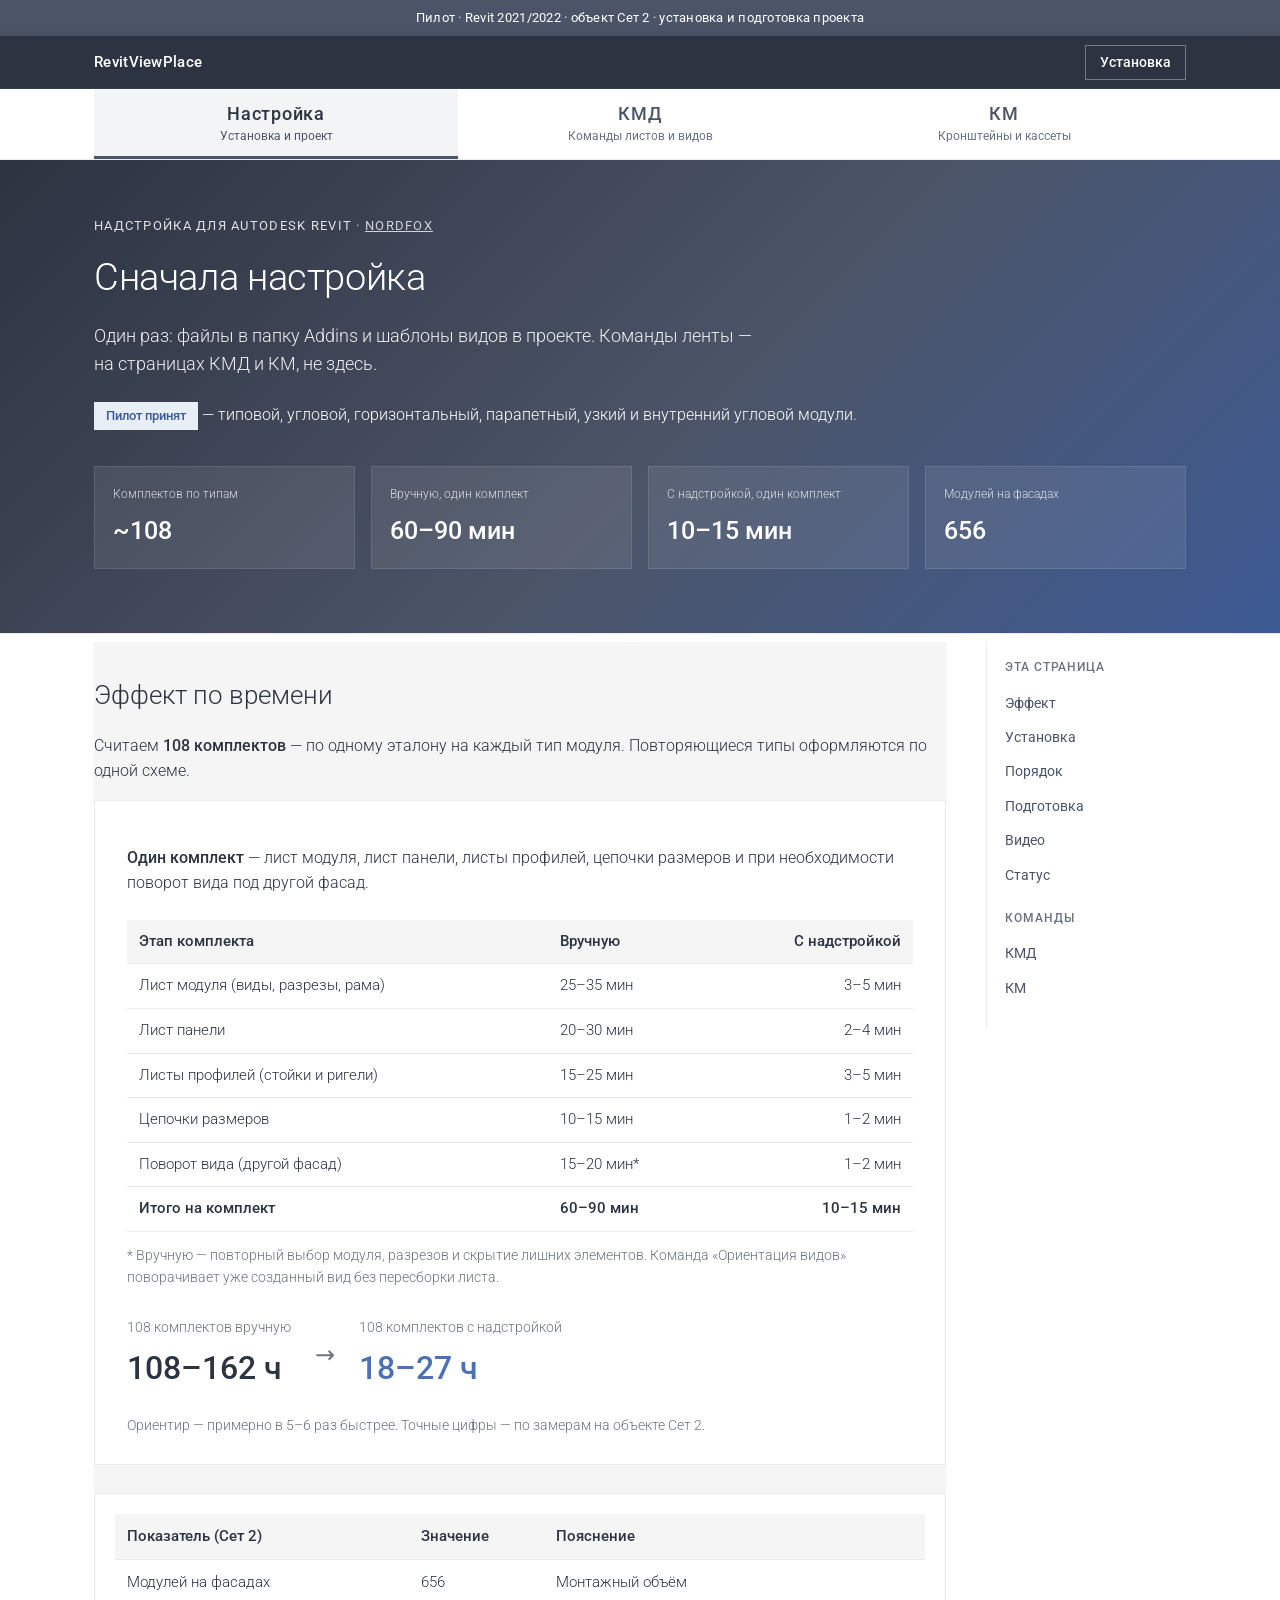
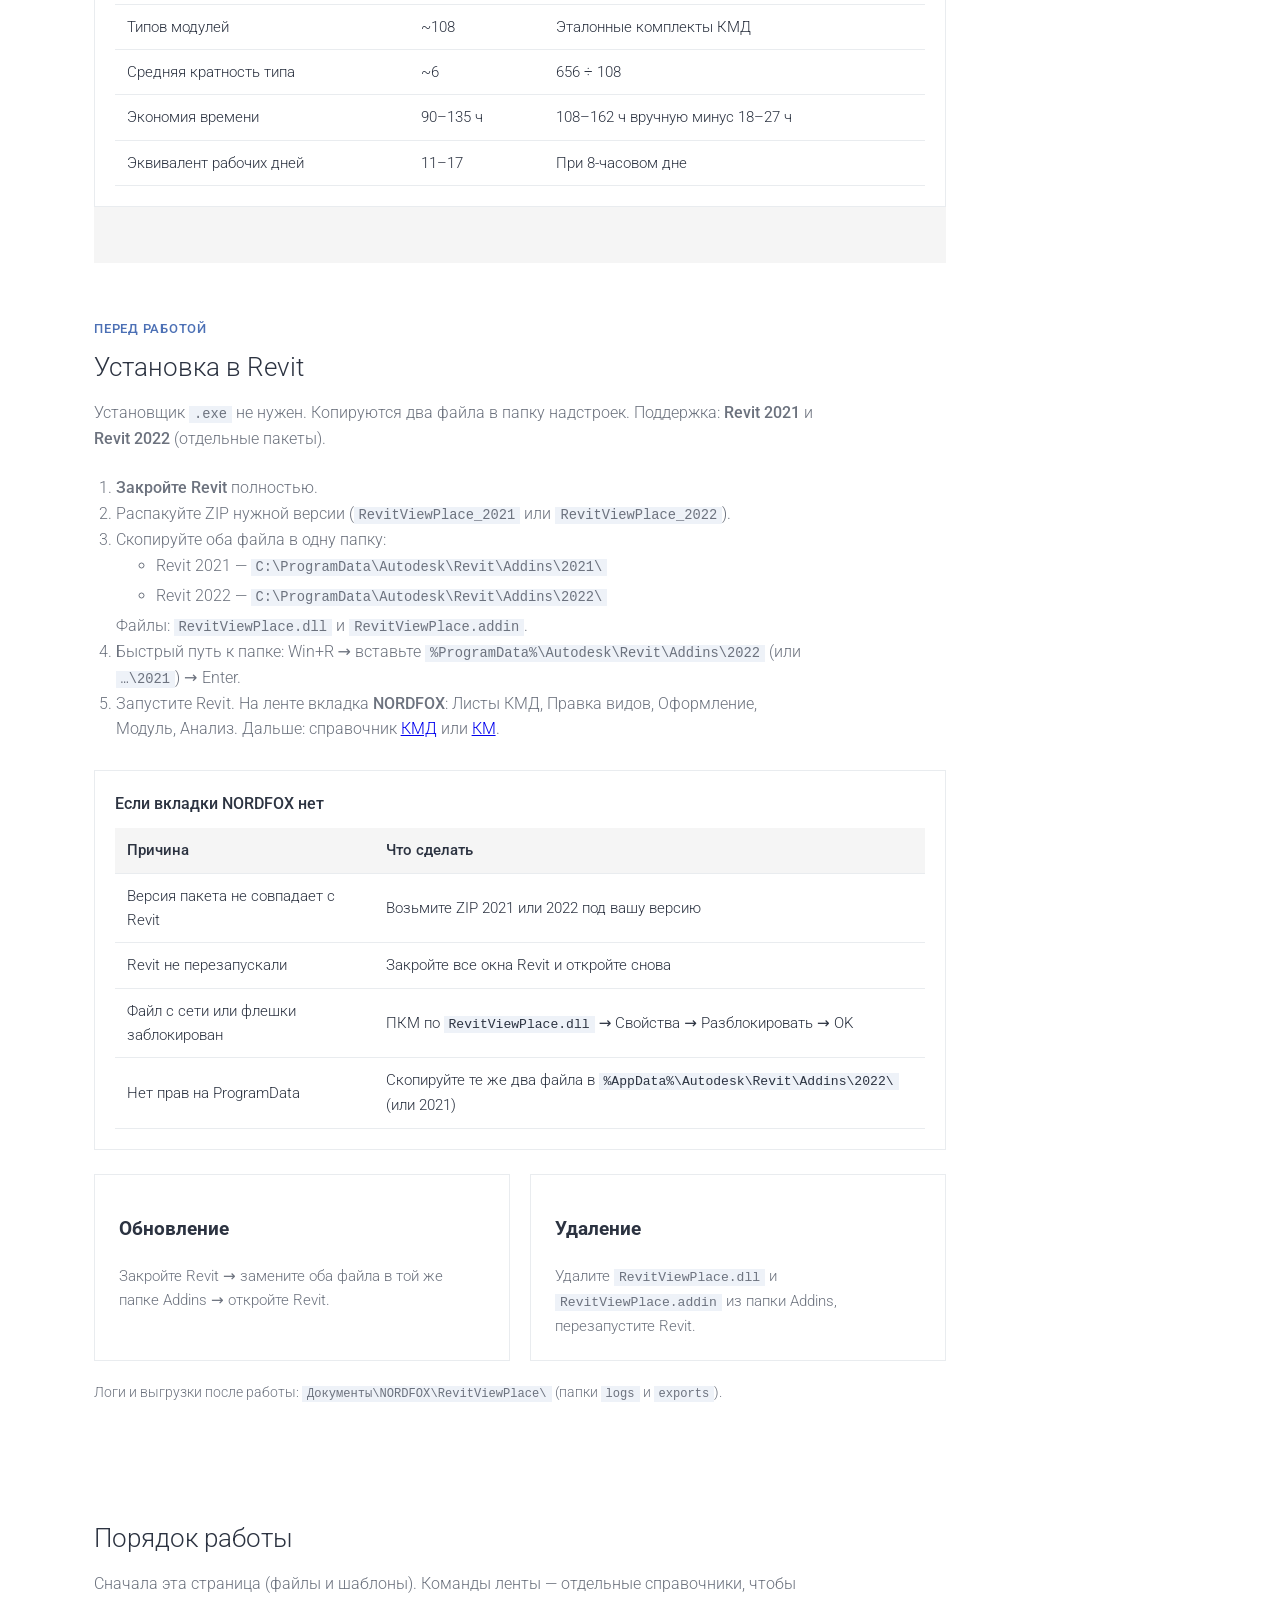
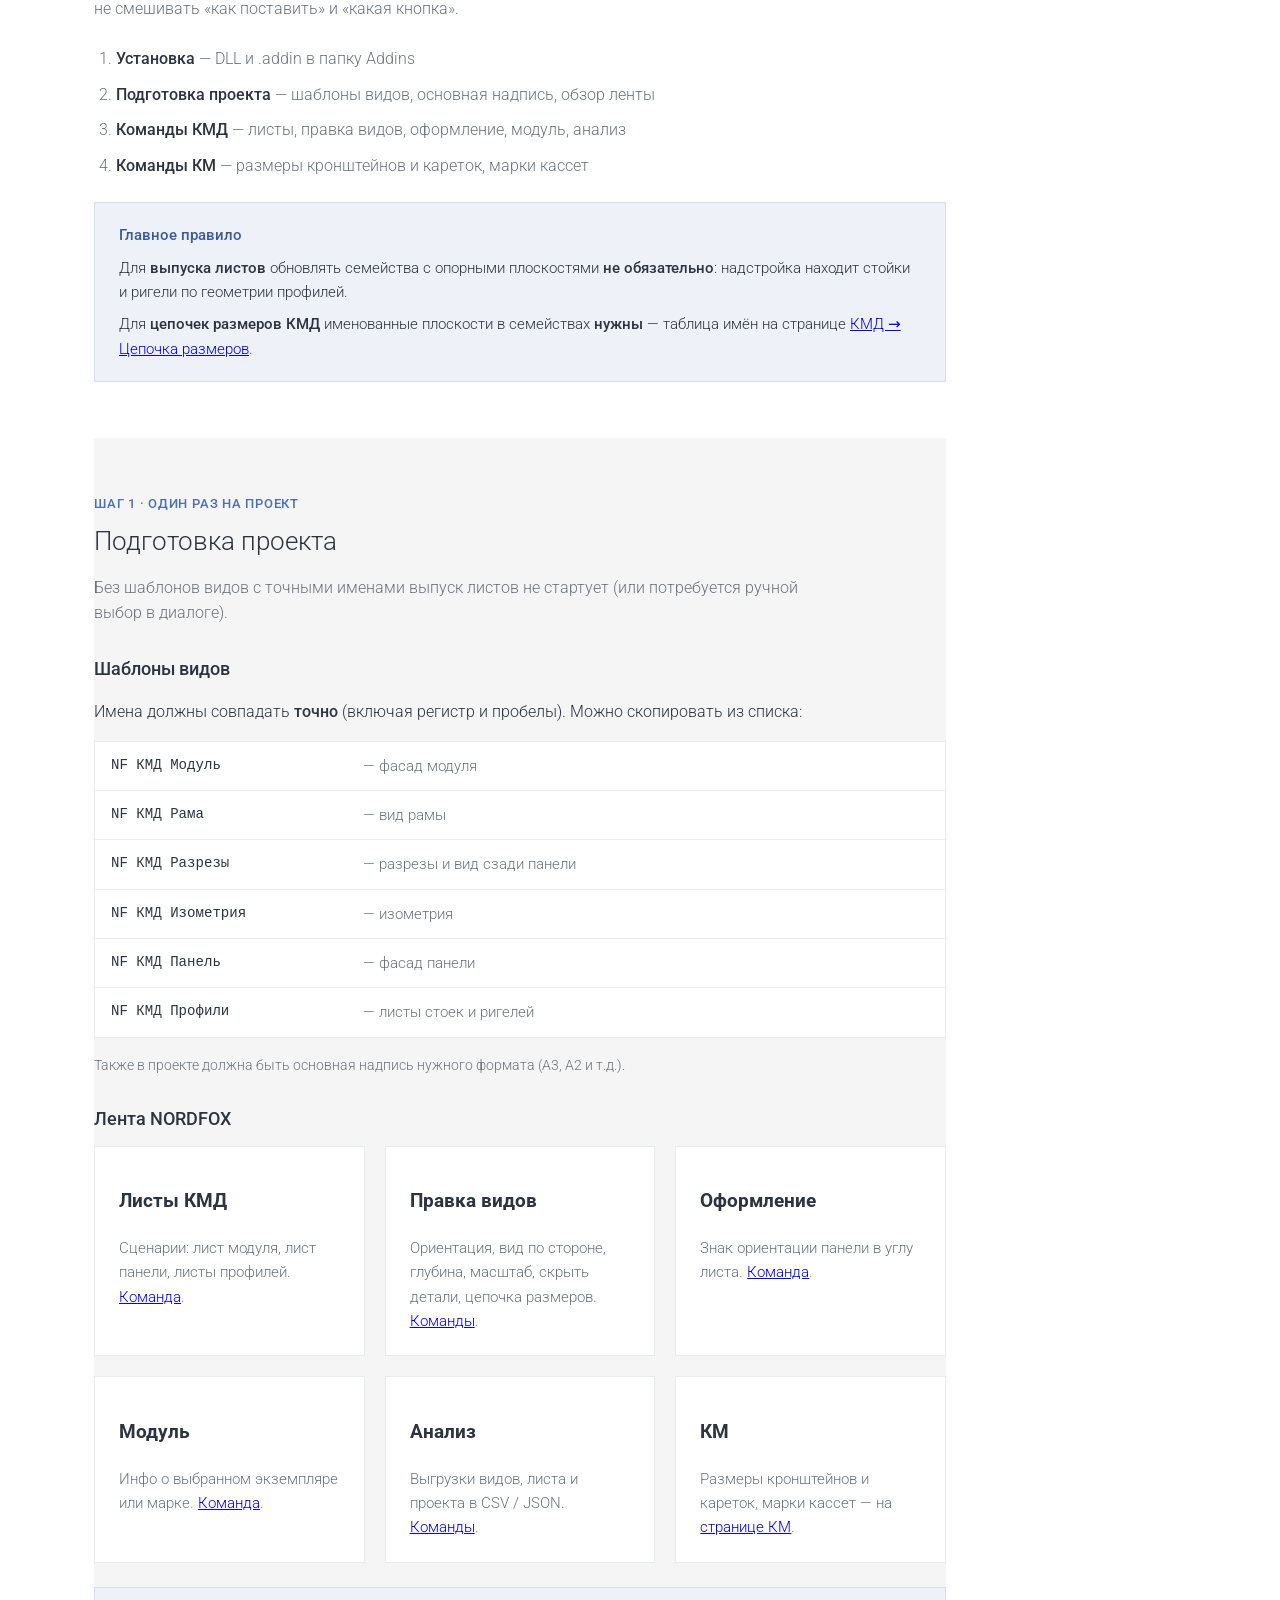
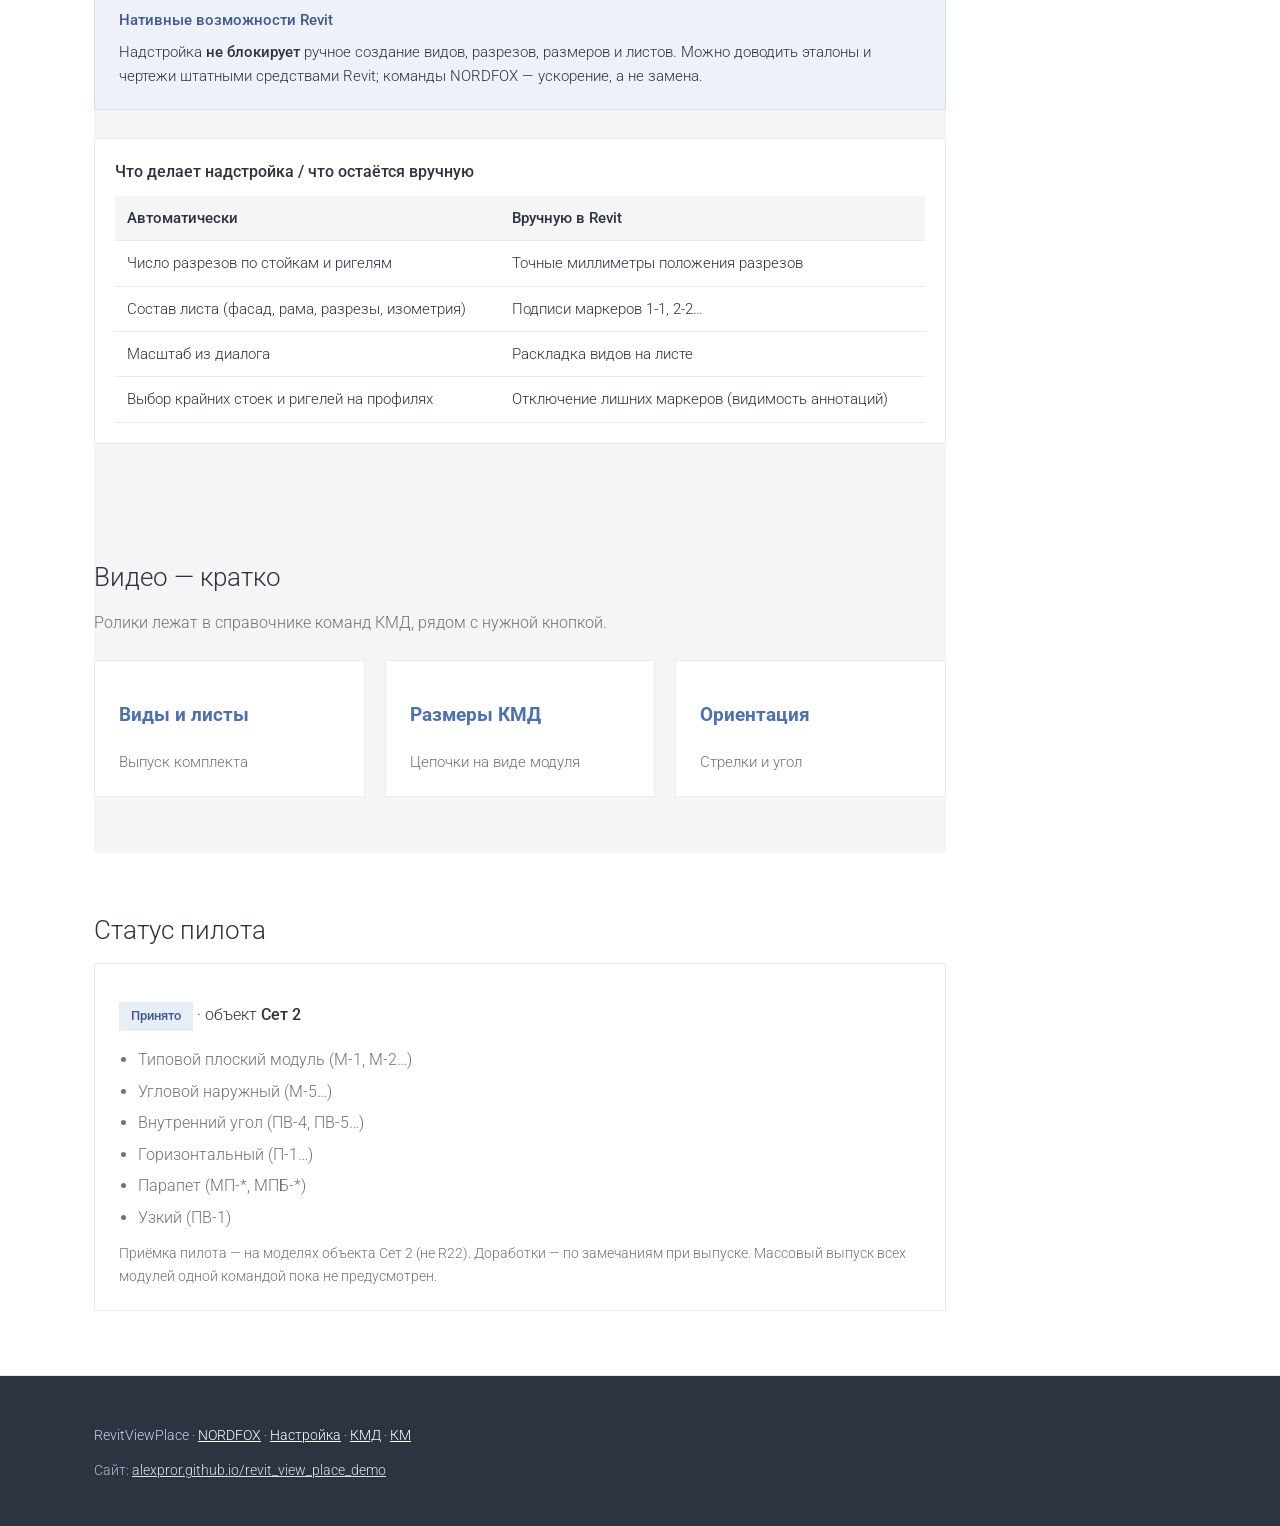
==== commit 83d01772: "Publish KM carriage centr planes and cassette status labels." ====
--- a/index.html
+++ b/index.html
@@ -203,7 +203,7 @@
         <li><a href="#install"><strong>Установка</strong></a> — DLL и .addin в папку Addins</li>
         <li><a href="#prepare"><strong>Подготовка проекта</strong></a> — шаблоны видов, основная надпись, обзор ленты</li>
         <li><a href="kmd.html"><strong>Команды КМД</strong></a> — листы, правка видов, оформление, модуль, анализ</li>
-        <li><a href="km.html"><strong>Команды КМ</strong></a> — размеры кронштейнов и марки кассет</li>
+        <li><a href="km.html"><strong>Команды КМ</strong></a> — размеры кронштейнов и кареток, марки кассет</li>
       </ol>
 
       <div class="callout">
@@ -269,7 +269,7 @@
         </article>
         <article class="card">
           <h3>КМ</h3>
-          <p class="card-text">Размеры кронштейнов и марки кассет — на <a href="km.html">странице КМ</a>.</p>
+          <p class="card-text">Размеры кронштейнов и кареток, марки кассет — на <a href="km.html">странице КМ</a>.</p>
         </article>
       </div>
 
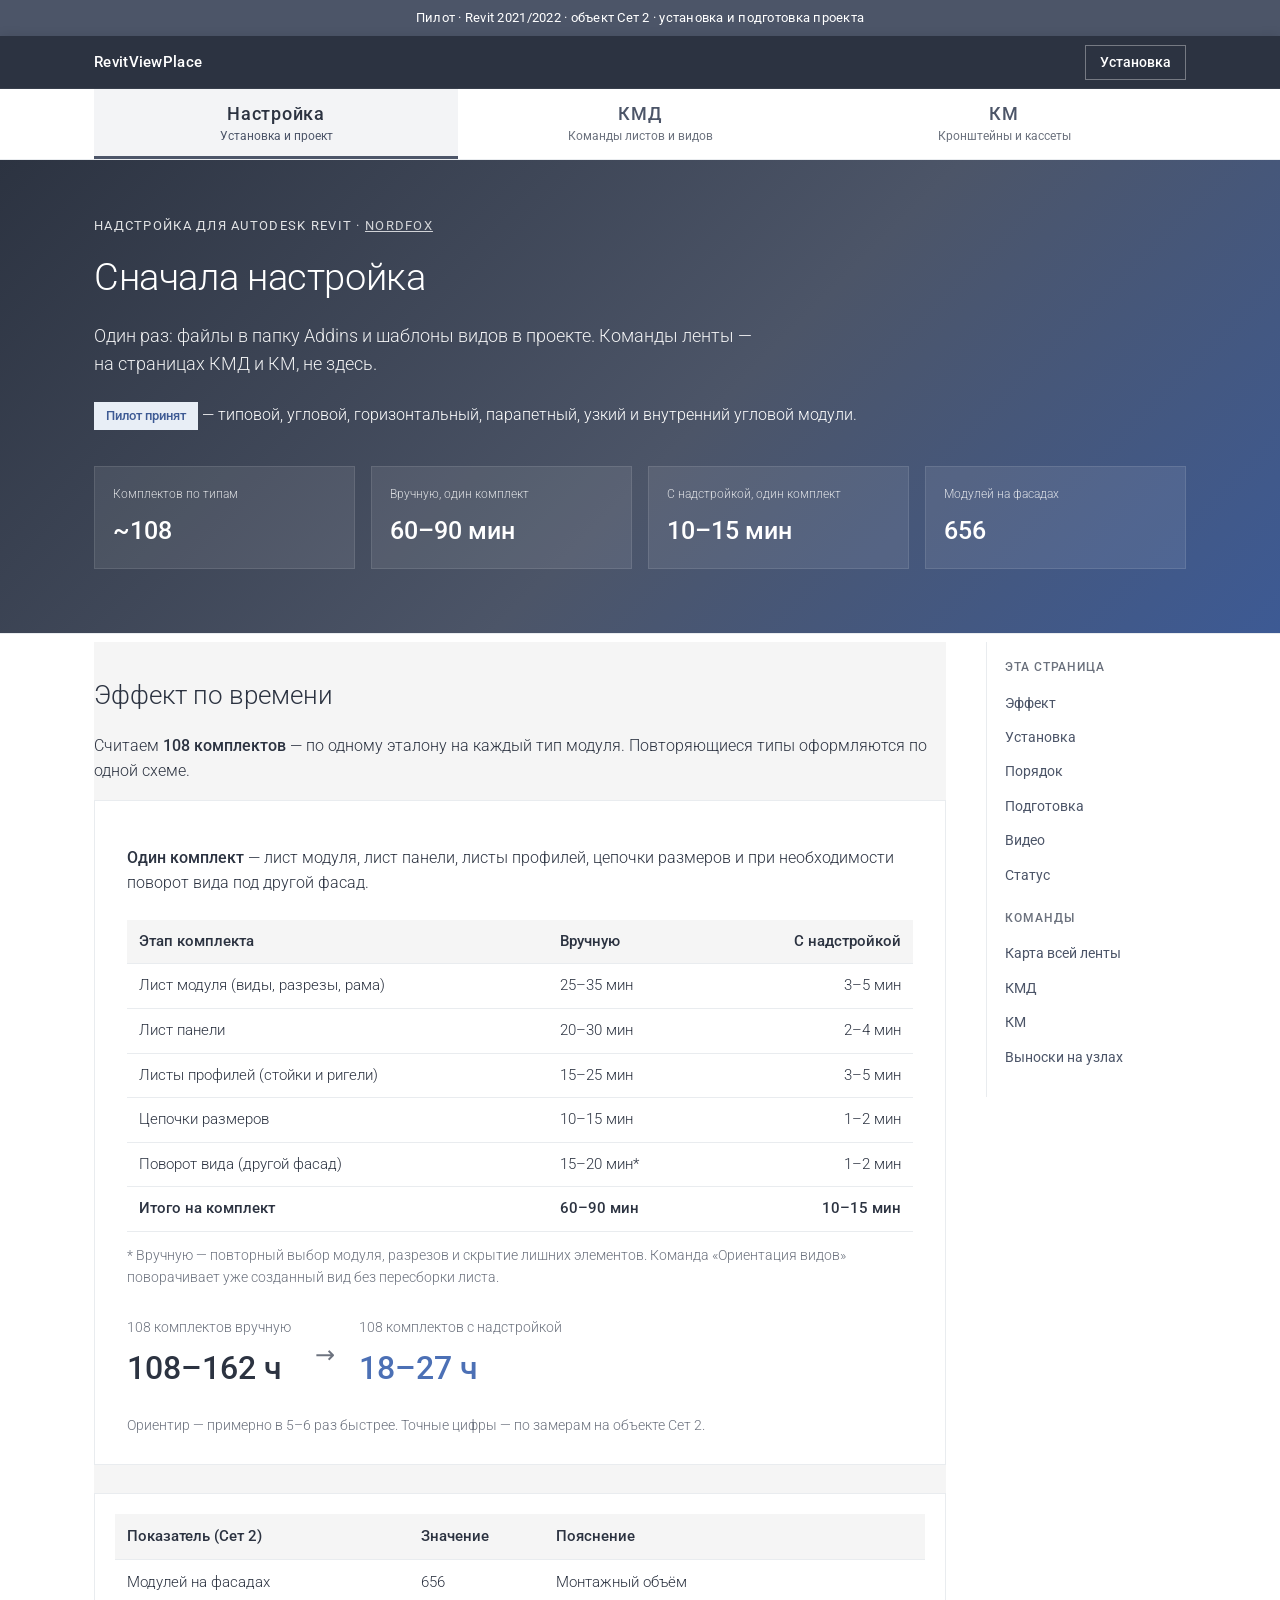
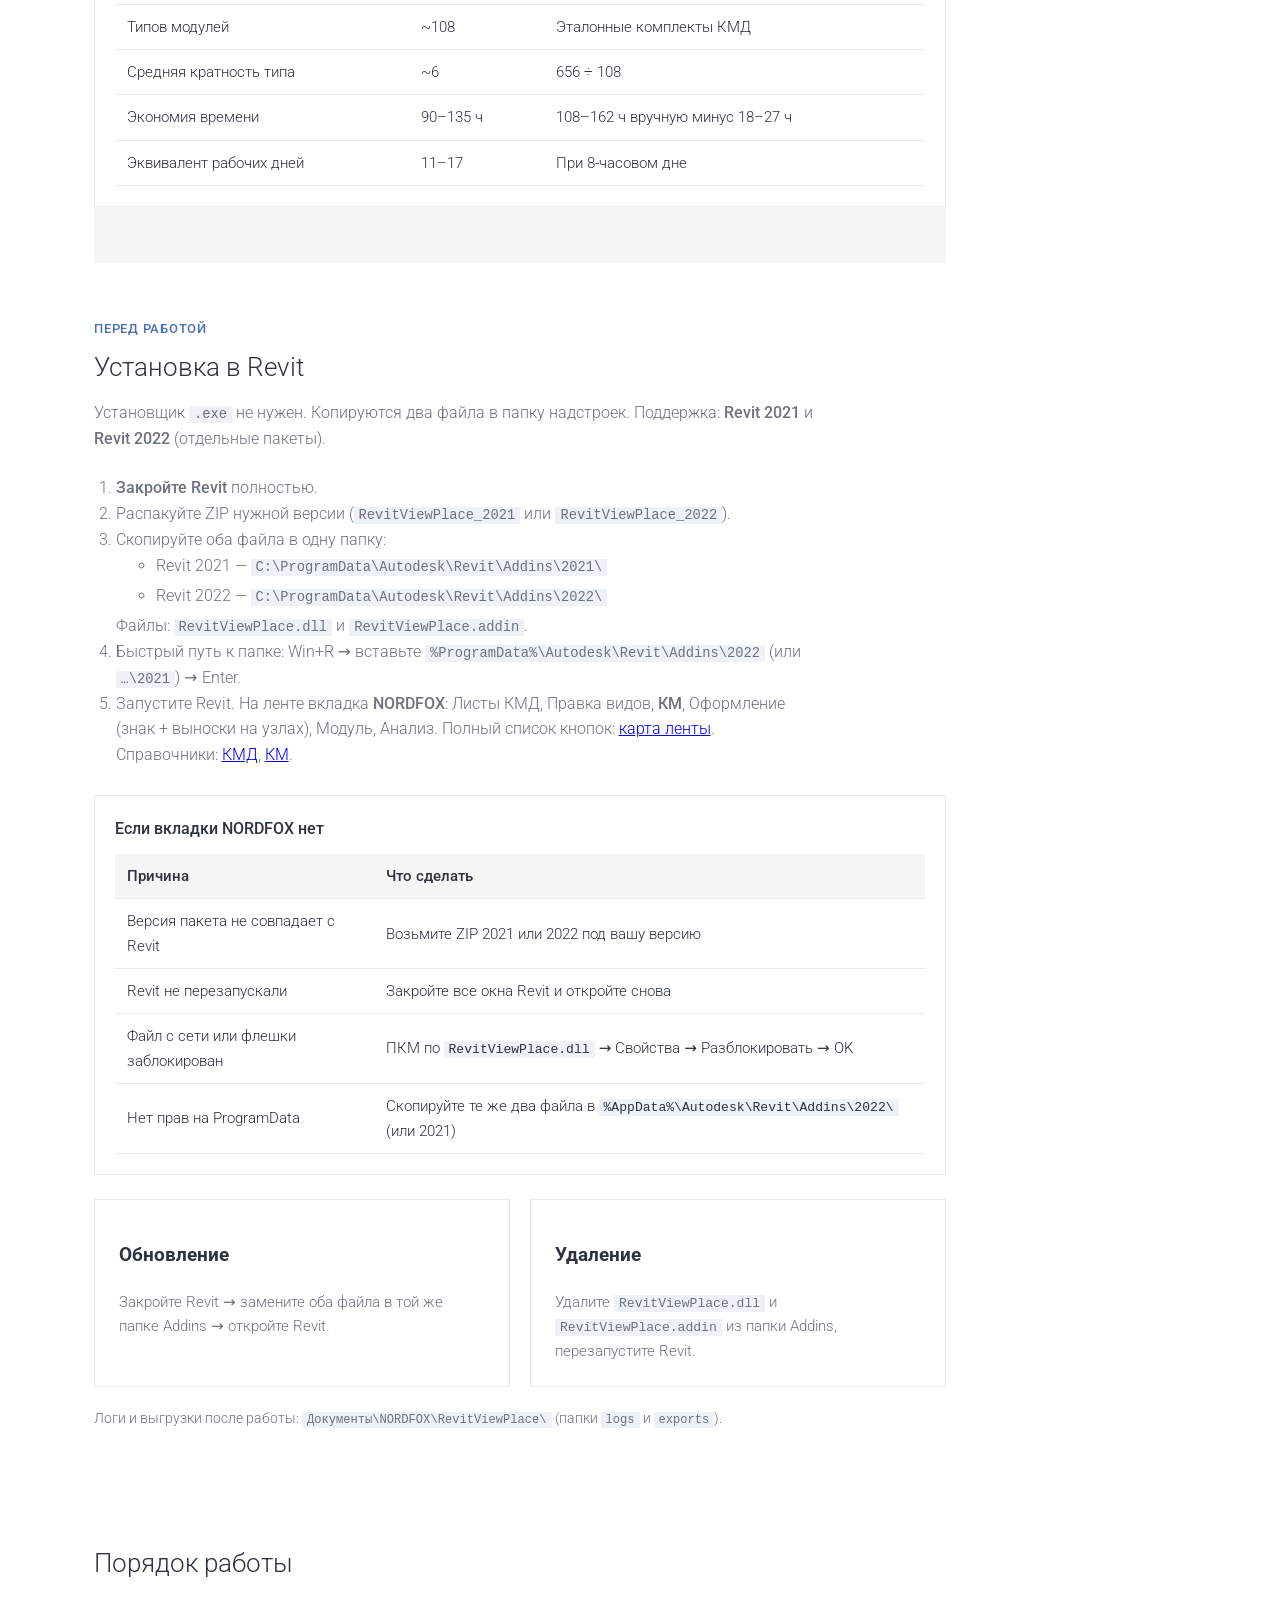
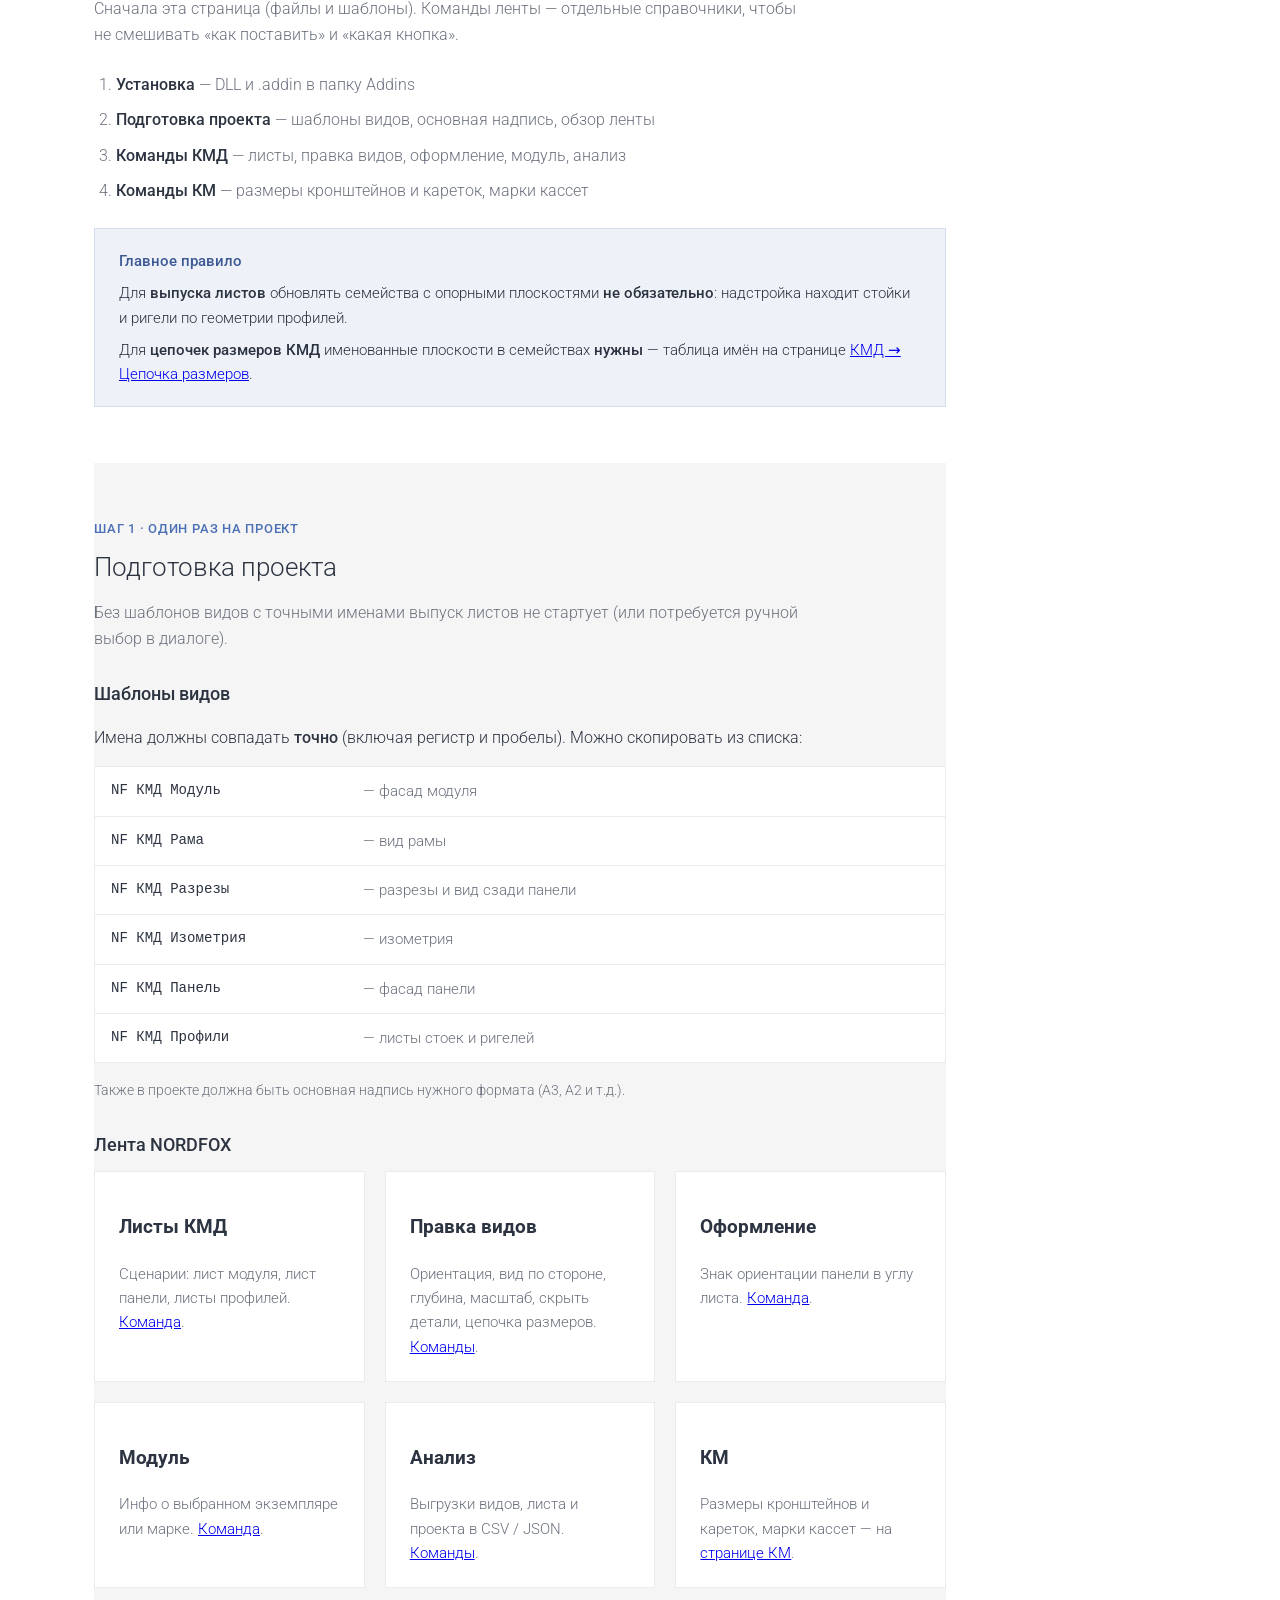
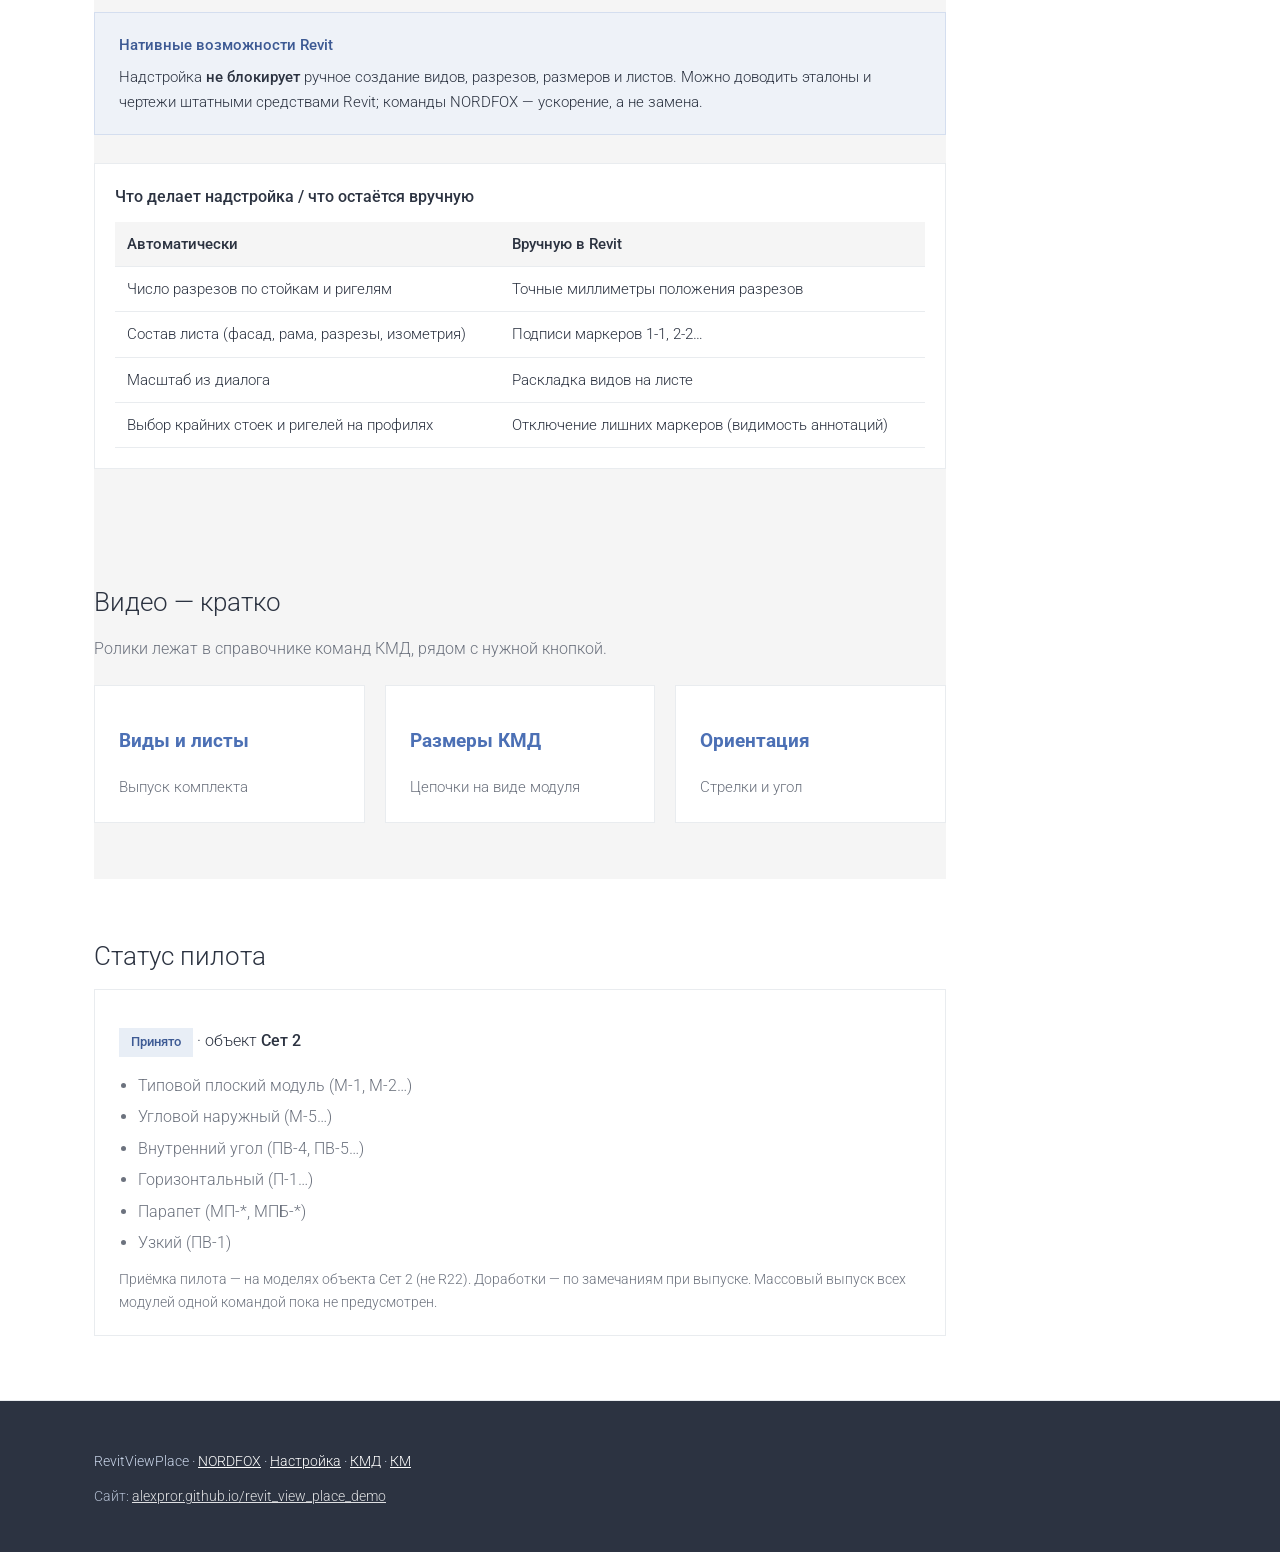
==== commit cb609818: "Document full ribbon map and node callouts. List every NORDFOX button; add Выноски на узлах under Оф" ====
--- a/index.html
+++ b/index.html
@@ -76,8 +76,10 @@
         </nav>
         <p class="doc-toc-title">Команды</p>
         <nav class="doc-toc-nav">
+          <a href="kmd.html#ribbon-map">Карта всей ленты</a>
           <a href="kmd.html">КМД</a>
           <a href="km.html">КМ</a>
+          <a href="kmd.html#callouts">Выноски на узлах</a>
         </nav>
       </aside>
       <div class="doc-main">
@@ -160,7 +162,7 @@
           <code>%ProgramData%\Autodesk\Revit\Addins\2022</code>
           (или <code>…\2021</code>) → Enter.
         </li>
-        <li>Запустите Revit. На ленте вкладка <strong>NORDFOX</strong>: Листы КМД, Правка видов, Оформление, Модуль, Анализ. Дальше: справочник <a href="kmd.html">КМД</a> или <a href="km.html">КМ</a>.</li>
+        <li>Запустите Revit. На ленте вкладка <strong>NORDFOX</strong>: Листы КМД, Правка видов, <strong>КМ</strong>, Оформление (знак + выноски на узлах), Модуль, Анализ. Полный список кнопок: <a href="kmd.html#ribbon-map">карта ленты</a>. Справочники: <a href="kmd.html">КМД</a>, <a href="km.html">КМ</a>.</li>
       </ol>
 
       <div class="plane-diagram" style="margin-top: 28px;">
--- a/style.css
+++ b/style.css
@@ -431,6 +431,75 @@
   font-size: 0.88rem;
   font-weight: 500;
   color: var(--ink);
+}
+
+.flow-board {
+  margin: 24px 0 8px;
+  padding: 20px 16px;
+  background: var(--white);
+  border: 1px solid var(--line);
+}
+.section-alt .flow-board { background: var(--bg); }
+.flow-row {
+  display: flex;
+  flex-wrap: wrap;
+  align-items: stretch;
+  justify-content: center;
+  gap: 10px 8px;
+}
+.flow-row-center { margin-top: 4px; }
+.flow-card {
+  flex: 1 1 180px;
+  max-width: 260px;
+  padding: 14px 16px;
+  background: #f7f9fc;
+  border: 1px solid var(--line);
+  border-left: 3px solid var(--nf-blue);
+}
+.flow-card-lead {
+  max-width: 520px;
+  border-left-color: #c45c26;
+  background: #fff8f3;
+}
+.flow-role {
+  margin: 0 0 4px;
+  font-size: 0.72rem;
+  letter-spacing: 0.04em;
+  text-transform: uppercase;
+  color: var(--nf-blue);
+  font-weight: 600;
+}
+.flow-card-lead .flow-role { color: #c45c26; }
+.flow-card h3 {
+  margin: 0 0 8px;
+  font-size: 1rem;
+  font-weight: 600;
+  color: var(--ink);
+}
+.flow-card p {
+  margin: 0;
+  font-size: 0.9rem;
+  color: var(--muted);
+  line-height: 1.45;
+}
+.flow-arrow {
+  align-self: center;
+  font-size: 1.35rem;
+  color: var(--nf-blue);
+  font-weight: 600;
+  padding: 0 2px;
+}
+.flow-down {
+  text-align: center;
+  font-size: 1.5rem;
+  color: #c45c26;
+  font-weight: 600;
+  margin: 8px 0 4px;
+  line-height: 1;
+}
+@media (max-width: 720px) {
+  .flow-arrow { display: none; }
+  .flow-card { max-width: none; }
 }
 
 .steps {
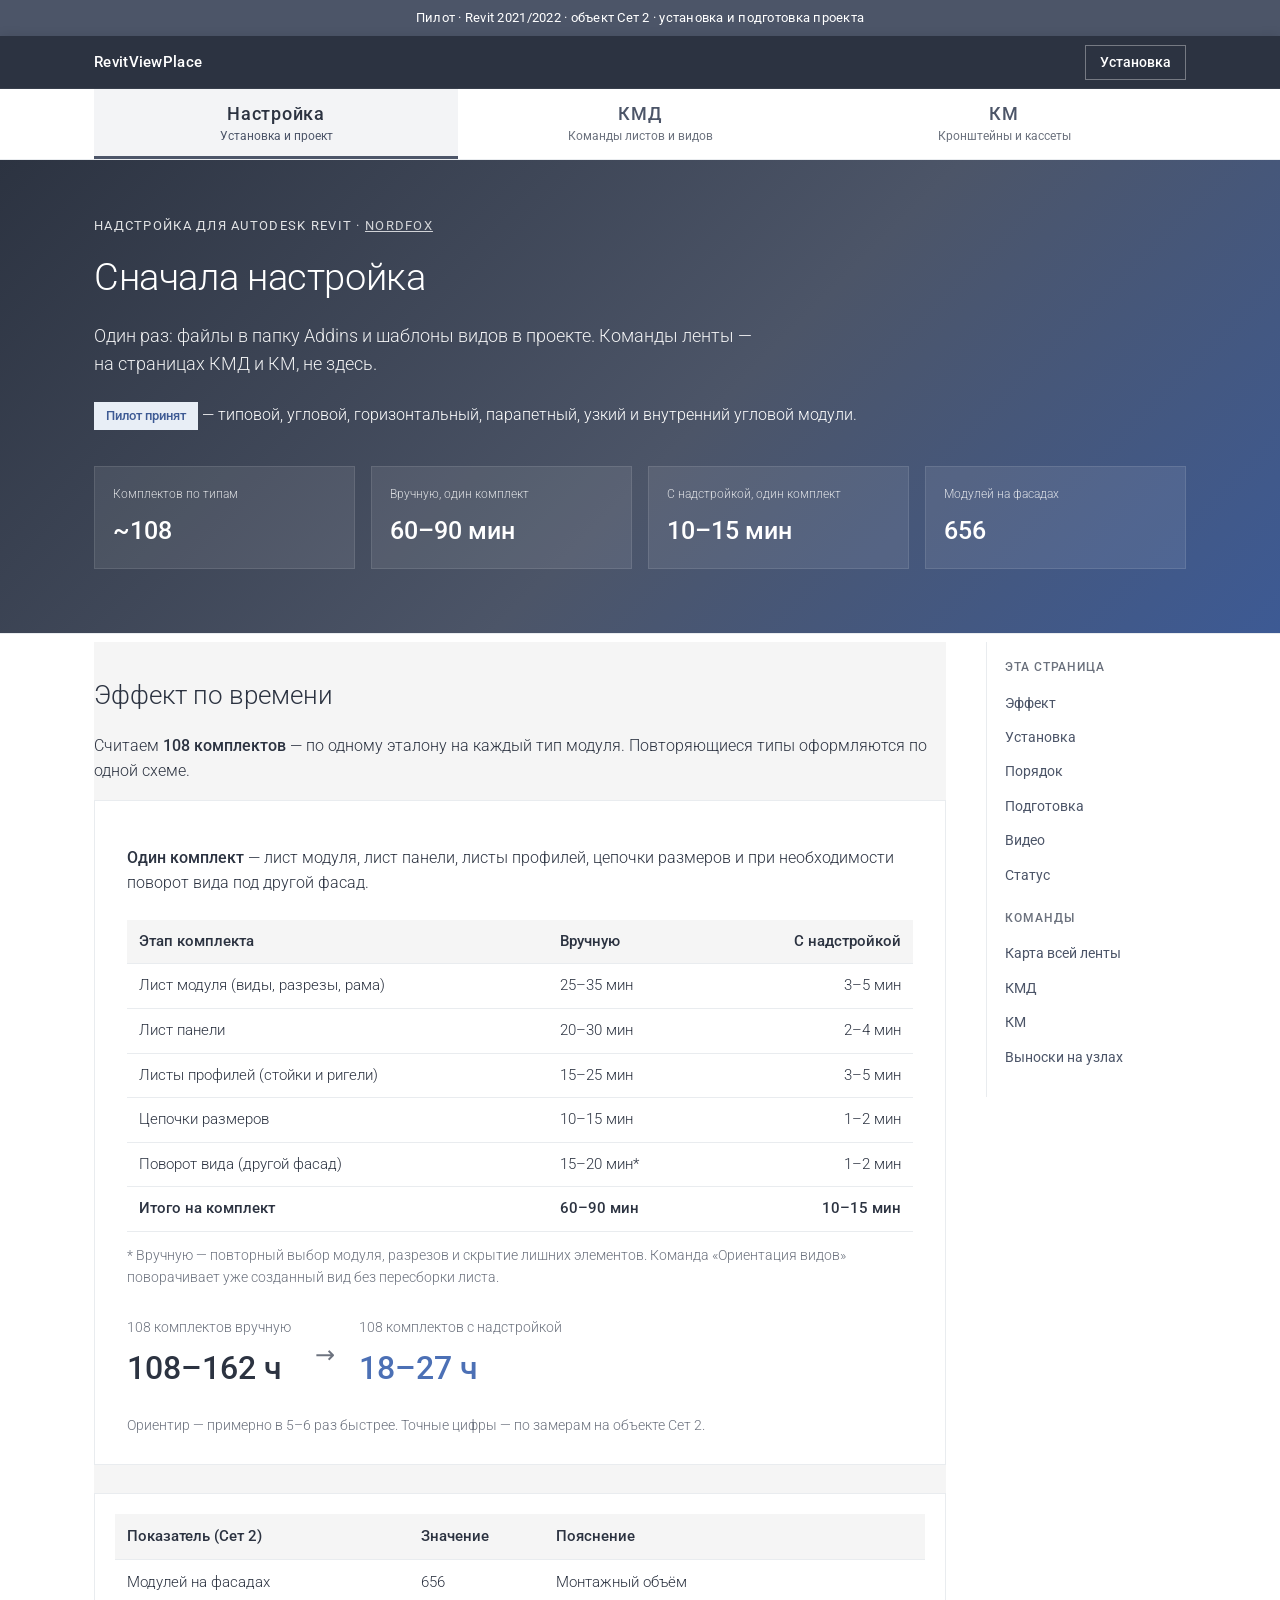
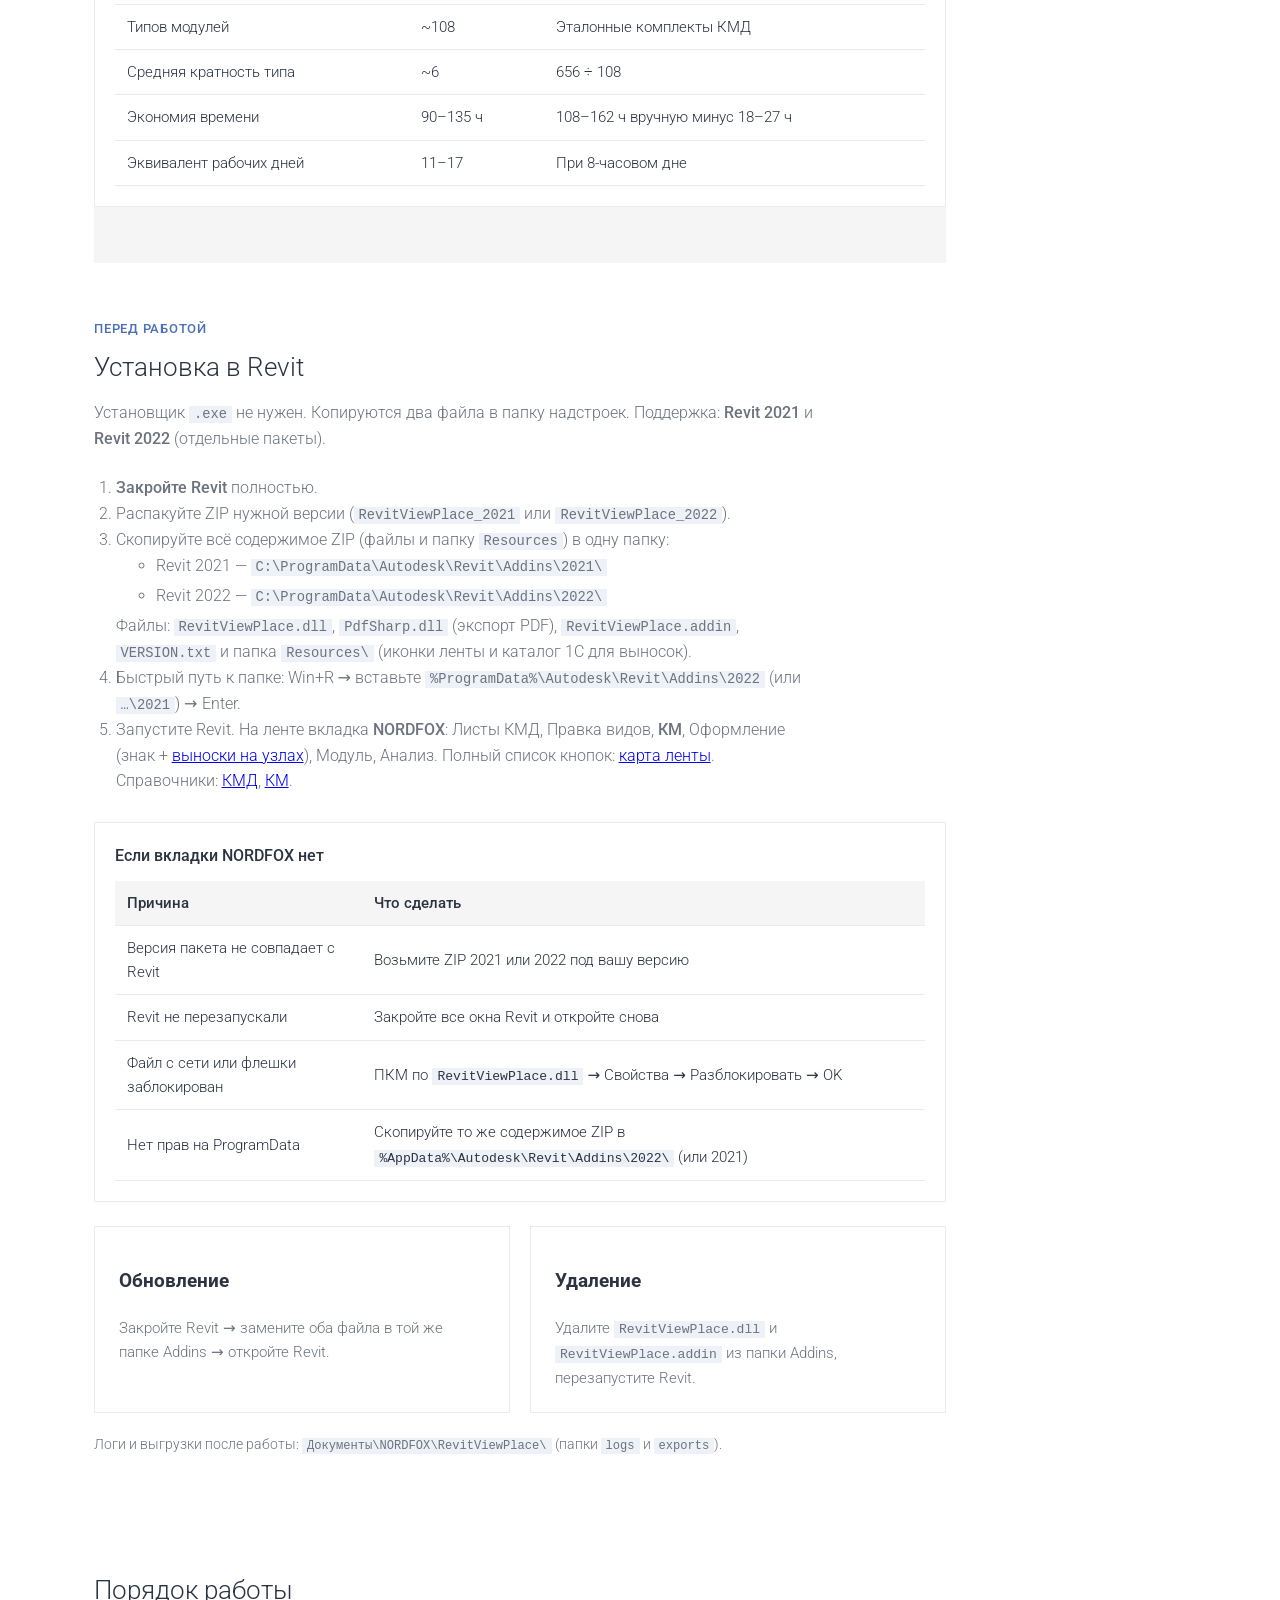
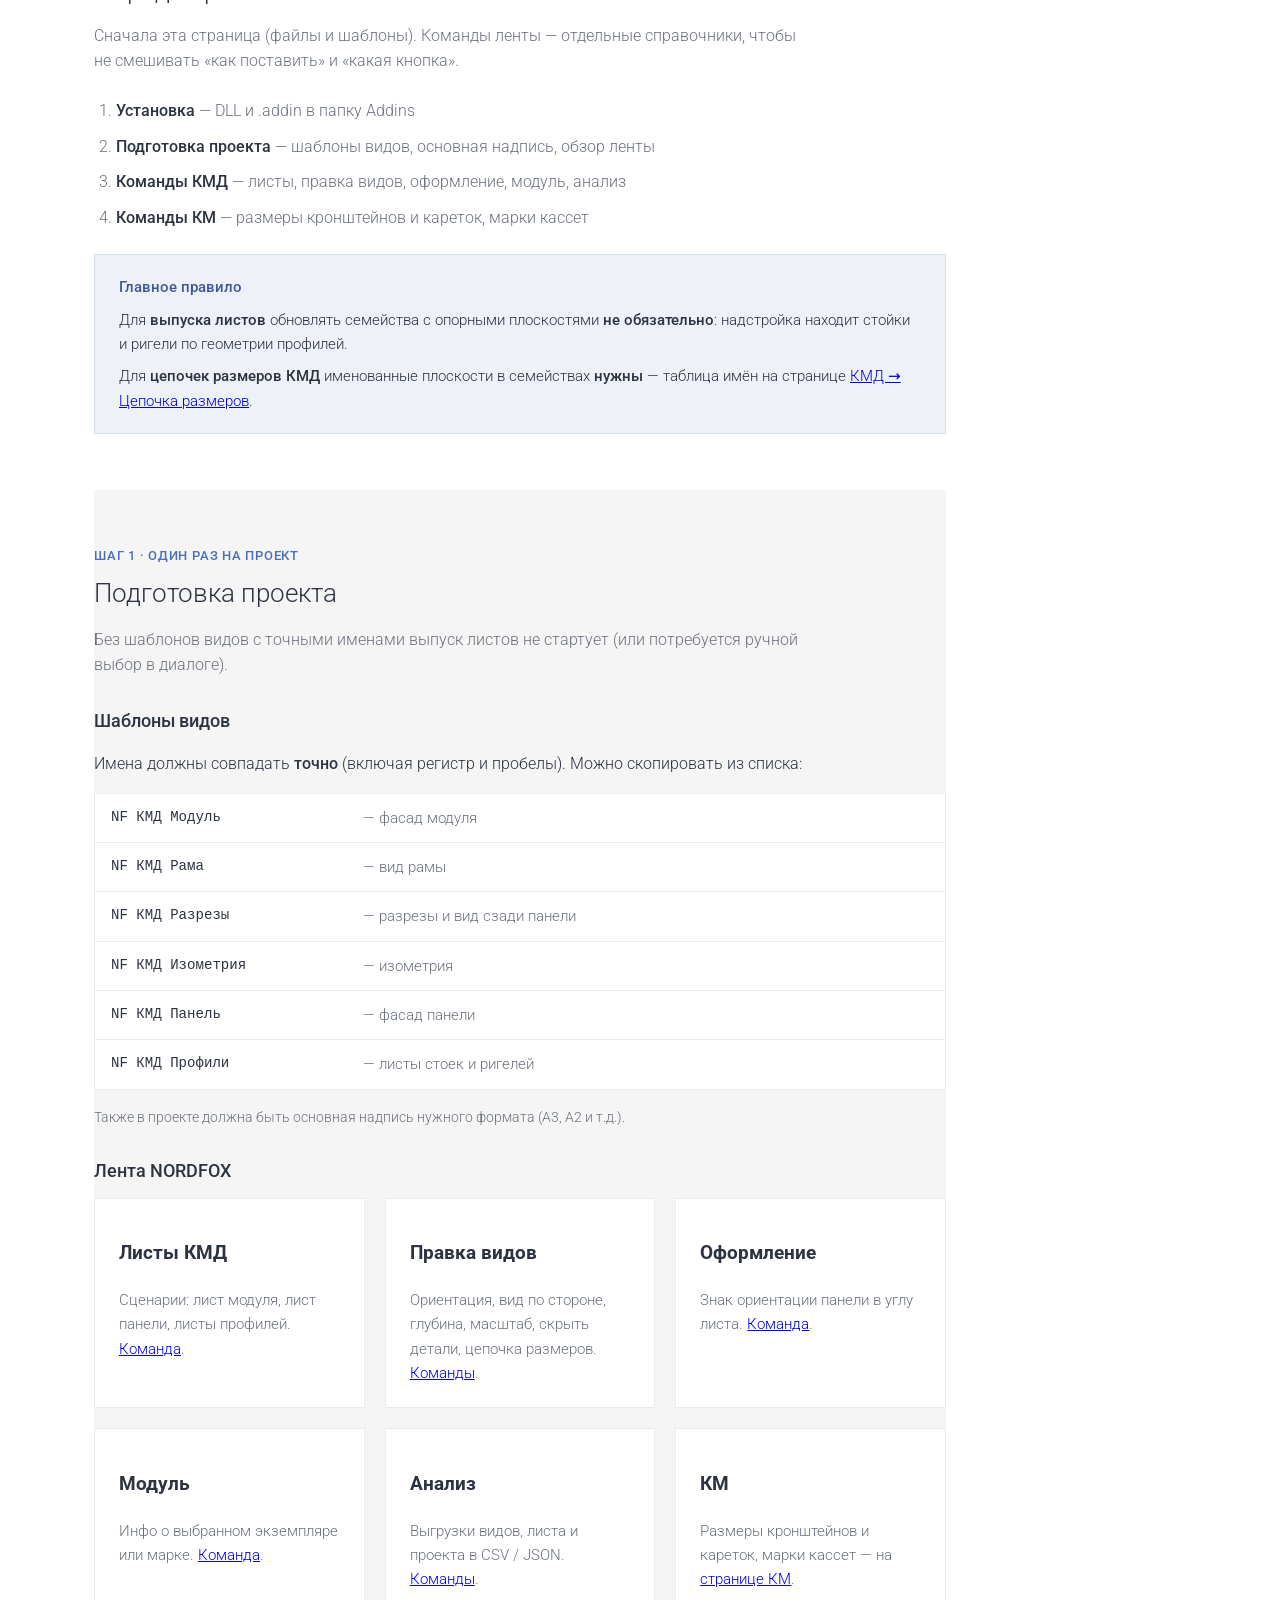
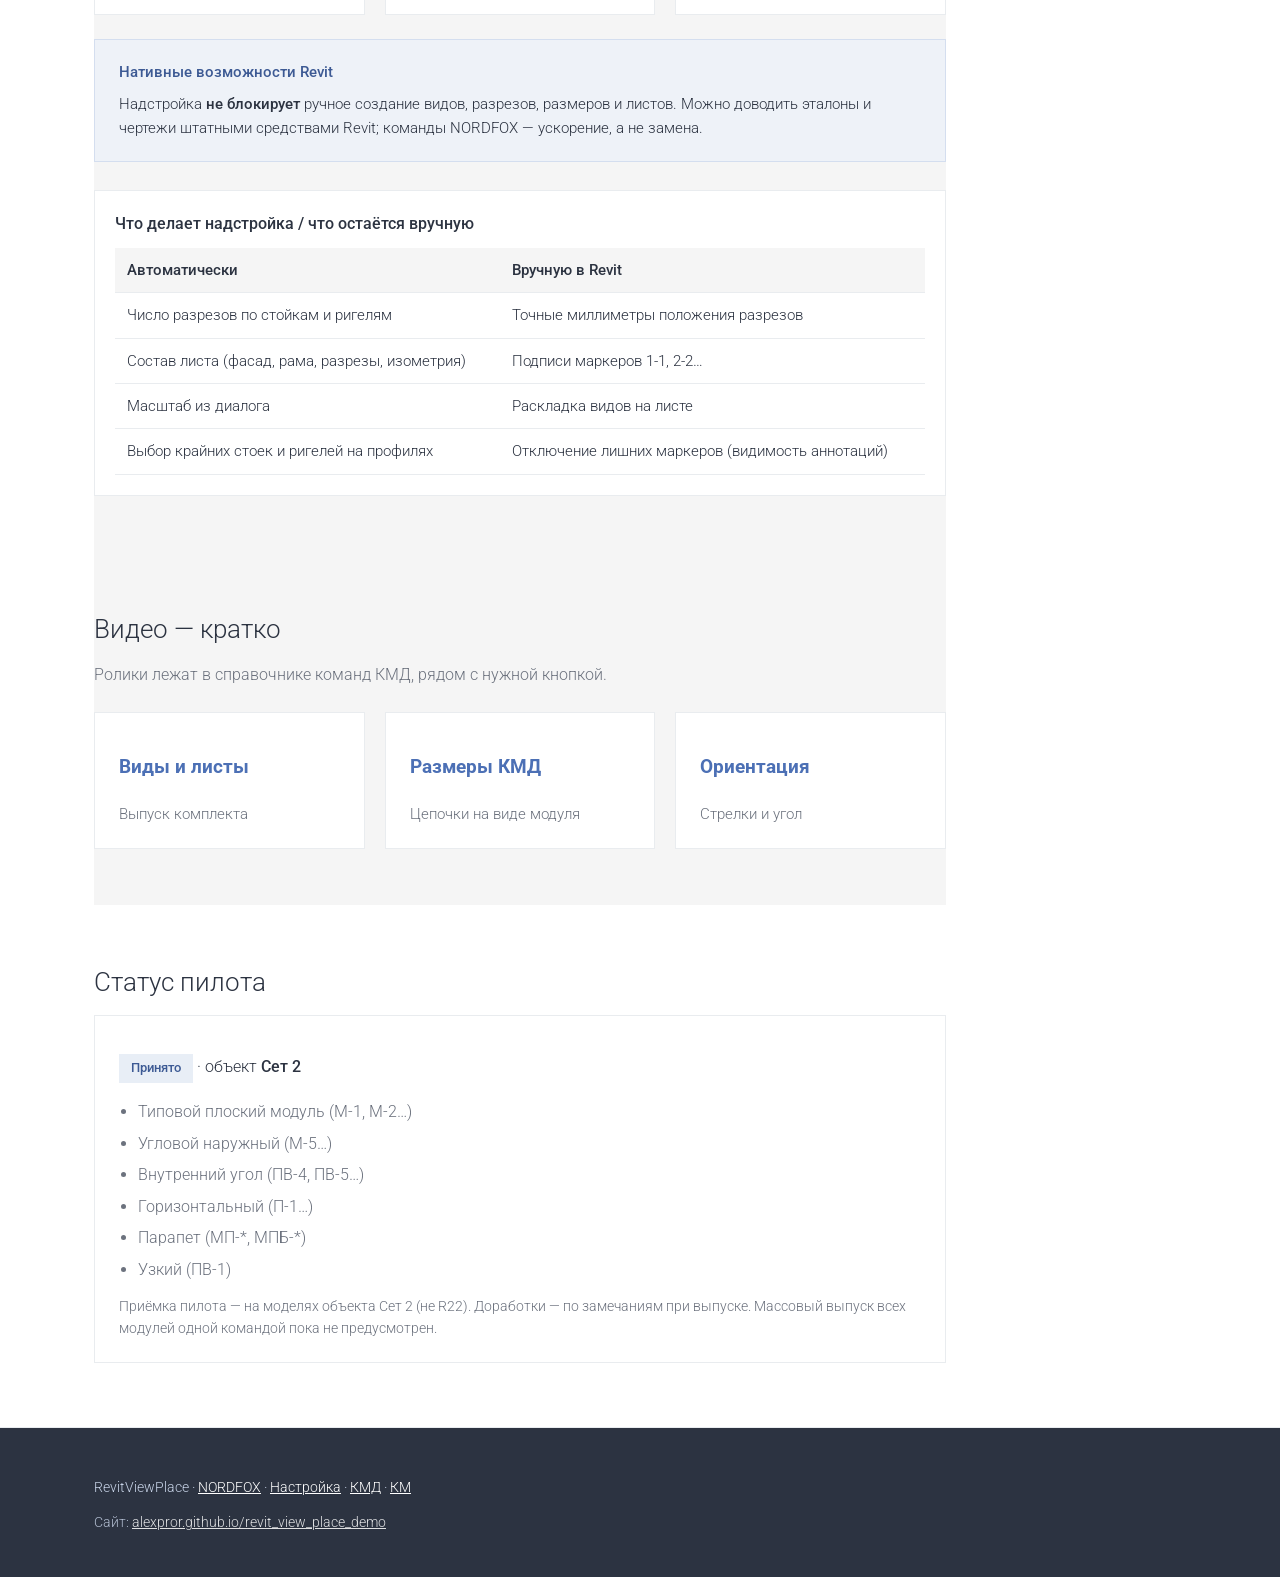
==== commit 8cd60db8: "﻿Document node callouts in detail: palette, text rules, width steps, family setup, log, FAQ (v0.3.0)" ====
--- a/index.html
+++ b/index.html
@@ -79,7 +79,7 @@
           <a href="kmd.html#ribbon-map">Карта всей ленты</a>
           <a href="kmd.html">КМД</a>
           <a href="km.html">КМ</a>
-          <a href="kmd.html#callouts">Выноски на узлах</a>
+          <a href="kmd.html#cmd-callouts">Выноски на узлах</a>
         </nav>
       </aside>
       <div class="doc-main">
@@ -150,19 +150,19 @@
         <li><strong>Закройте Revit</strong> полностью.</li>
         <li>Распакуйте ZIP нужной версии (<code>RevitViewPlace_2021</code> или <code>RevitViewPlace_2022</code>).</li>
         <li>
-          Скопируйте оба файла в одну папку:
+          Скопируйте всё содержимое ZIP (файлы и папку <code>Resources</code>) в одну папку:
           <ul>
             <li>Revit 2021 — <code>C:\ProgramData\Autodesk\Revit\Addins\2021\</code></li>
             <li>Revit 2022 — <code>C:\ProgramData\Autodesk\Revit\Addins\2022\</code></li>
           </ul>
-          Файлы: <code>RevitViewPlace.dll</code> и <code>RevitViewPlace.addin</code>.
+          Файлы: <code>RevitViewPlace.dll</code>, <code>PdfSharp.dll</code> (экспорт PDF), <code>RevitViewPlace.addin</code>, <code>VERSION.txt</code> и папка <code>Resources\</code> (иконки ленты и каталог 1С для выносок).
         </li>
         <li>
           Быстрый путь к папке: Win+R → вставьте
           <code>%ProgramData%\Autodesk\Revit\Addins\2022</code>
           (или <code>…\2021</code>) → Enter.
         </li>
-        <li>Запустите Revit. На ленте вкладка <strong>NORDFOX</strong>: Листы КМД, Правка видов, <strong>КМ</strong>, Оформление (знак + выноски на узлах), Модуль, Анализ. Полный список кнопок: <a href="kmd.html#ribbon-map">карта ленты</a>. Справочники: <a href="kmd.html">КМД</a>, <a href="km.html">КМ</a>.</li>
+        <li>Запустите Revit. На ленте вкладка <strong>NORDFOX</strong>: Листы КМД, Правка видов, <strong>КМ</strong>, Оформление (знак + <a href="kmd.html#cmd-callouts">выноски на узлах</a>), Модуль, Анализ. Полный список кнопок: <a href="kmd.html#ribbon-map">карта ленты</a>. Справочники: <a href="kmd.html">КМД</a>, <a href="km.html">КМ</a>.</li>
       </ol>
 
       <div class="plane-diagram" style="margin-top: 28px;">
@@ -175,7 +175,7 @@
             <tr><td>Версия пакета не совпадает с Revit</td><td>Возьмите ZIP 2021 или 2022 под вашу версию</td></tr>
             <tr><td>Revit не перезапускали</td><td>Закройте все окна Revit и откройте снова</td></tr>
             <tr><td>Файл с сети или флешки заблокирован</td><td>ПКМ по <code>RevitViewPlace.dll</code> → Свойства → Разблокировать → OK</td></tr>
-            <tr><td>Нет прав на ProgramData</td><td>Скопируйте те же два файла в <code>%AppData%\Autodesk\Revit\Addins\2022\</code> (или 2021)</td></tr>
+            <tr><td>Нет прав на ProgramData</td><td>Скопируйте то же содержимое ZIP в <code>%AppData%\Autodesk\Revit\Addins\2022\</code> (или 2021)</td></tr>
           </tbody>
         </table>
       </div>
--- a/style.css
+++ b/style.css
@@ -217,6 +217,7 @@
 .toc-cmd-chain,
 .toc-cmd-edit { border-left-color: var(--chain); }
 .toc-cmd-orient,
+.toc-cmd-callouts,
 .toc-cmd-spds { border-left-color: var(--orient); }
 .toc-cmd-module { border-left-color: var(--nf-slate); }
 .toc-cmd-analyze { border-left-color: var(--muted); }
@@ -239,6 +240,7 @@
 .toc-cmd-chain .toc-cmd-label a,
 .toc-cmd-edit .toc-cmd-label a { color: var(--chain); }
 .toc-cmd-orient .toc-cmd-label a,
+.toc-cmd-callouts .toc-cmd-label a,
 .toc-cmd-spds .toc-cmd-label a { color: var(--orient); }
 .toc-cmd-module .toc-cmd-label a { color: var(--nf-slate); }
 .toc-cmd-analyze .toc-cmd-label a { color: var(--ink-2); }
@@ -263,6 +265,7 @@
   border-left: 6px solid var(--chain);
 }
 .cmd-block-orient,
+.cmd-block-callouts,
 .cmd-block-spds {
   background: var(--orient-bg-soft);
   border-left: 6px solid var(--orient);
@@ -298,6 +301,7 @@
 .cmd-block-chain .cmd-block-title,
 .cmd-block-edit .cmd-block-title { color: var(--chain); }
 .cmd-block-orient .cmd-block-title,
+.cmd-block-callouts .cmd-block-title,
 .cmd-block-spds .cmd-block-title { color: var(--orient); }
 .cmd-block-module .cmd-block-title { color: var(--nf-slate); }
 .cmd-block-analyze .cmd-block-title { color: var(--ink-2); }
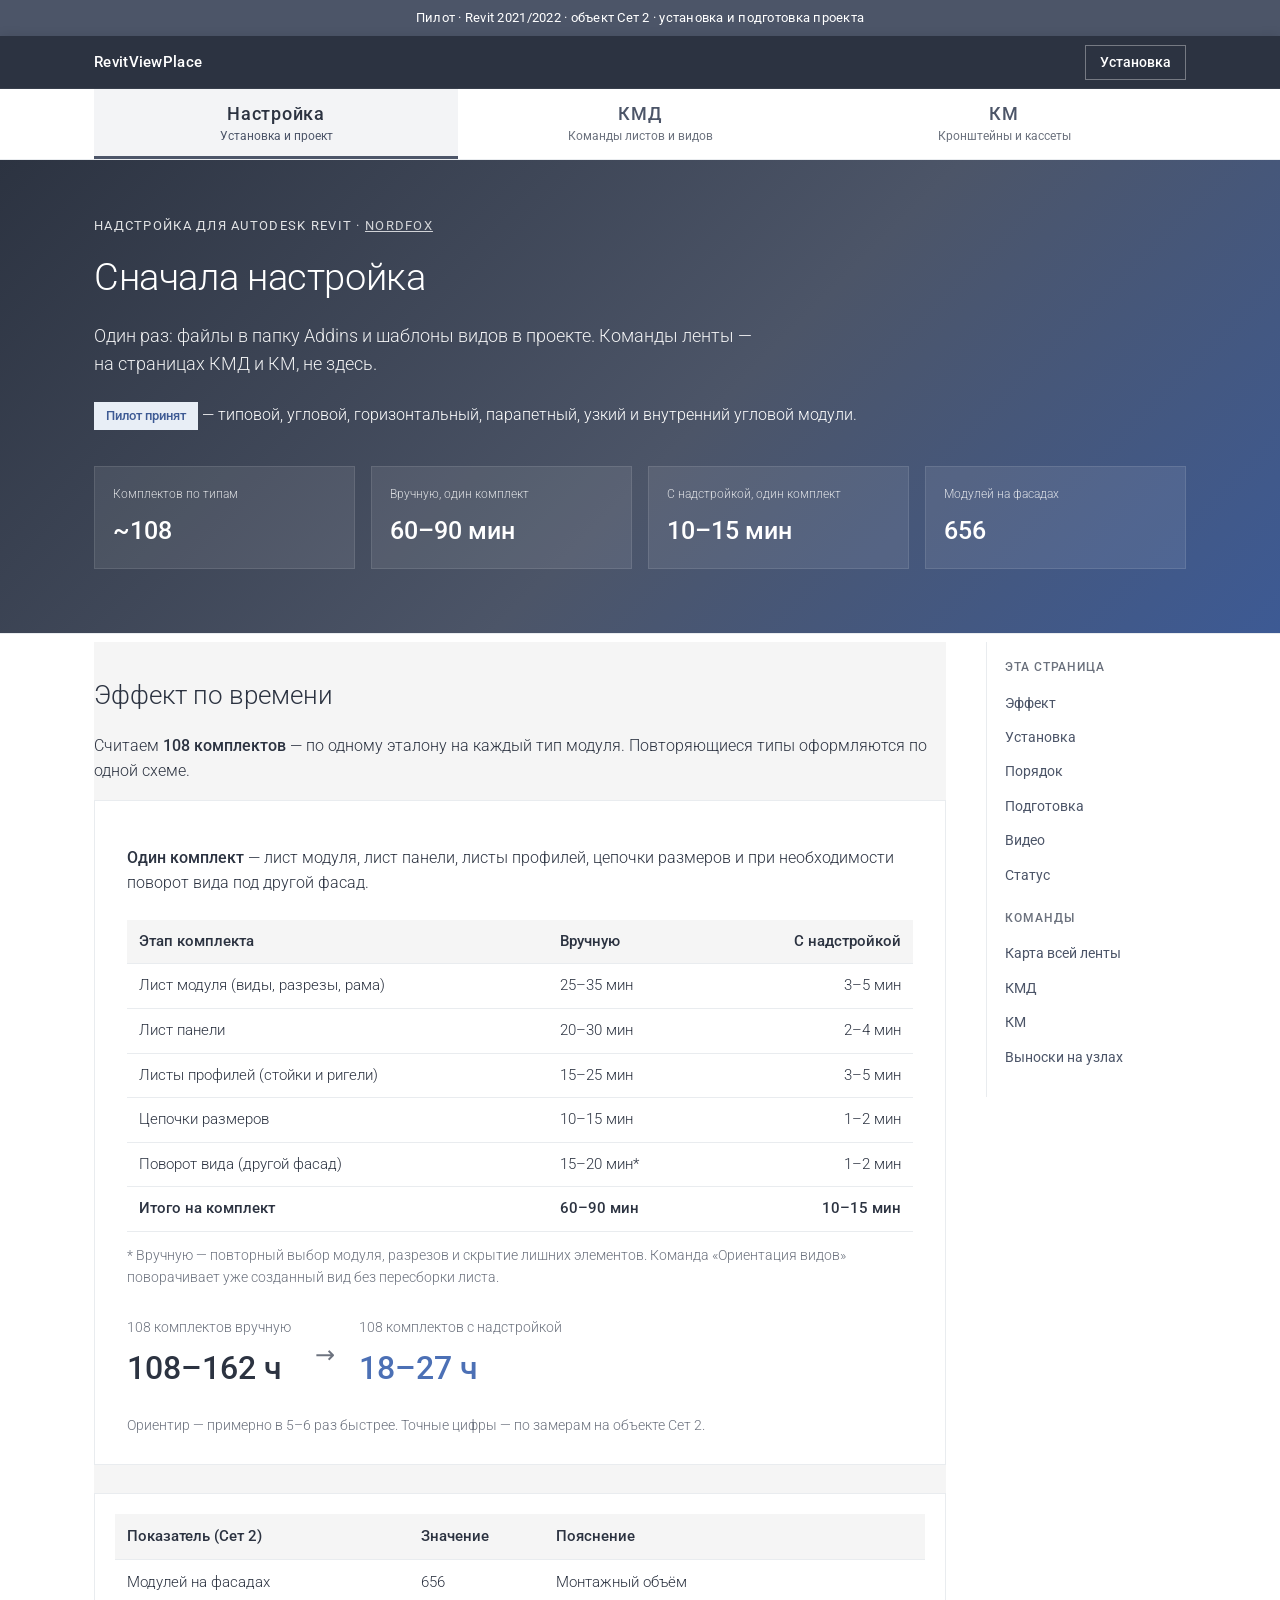
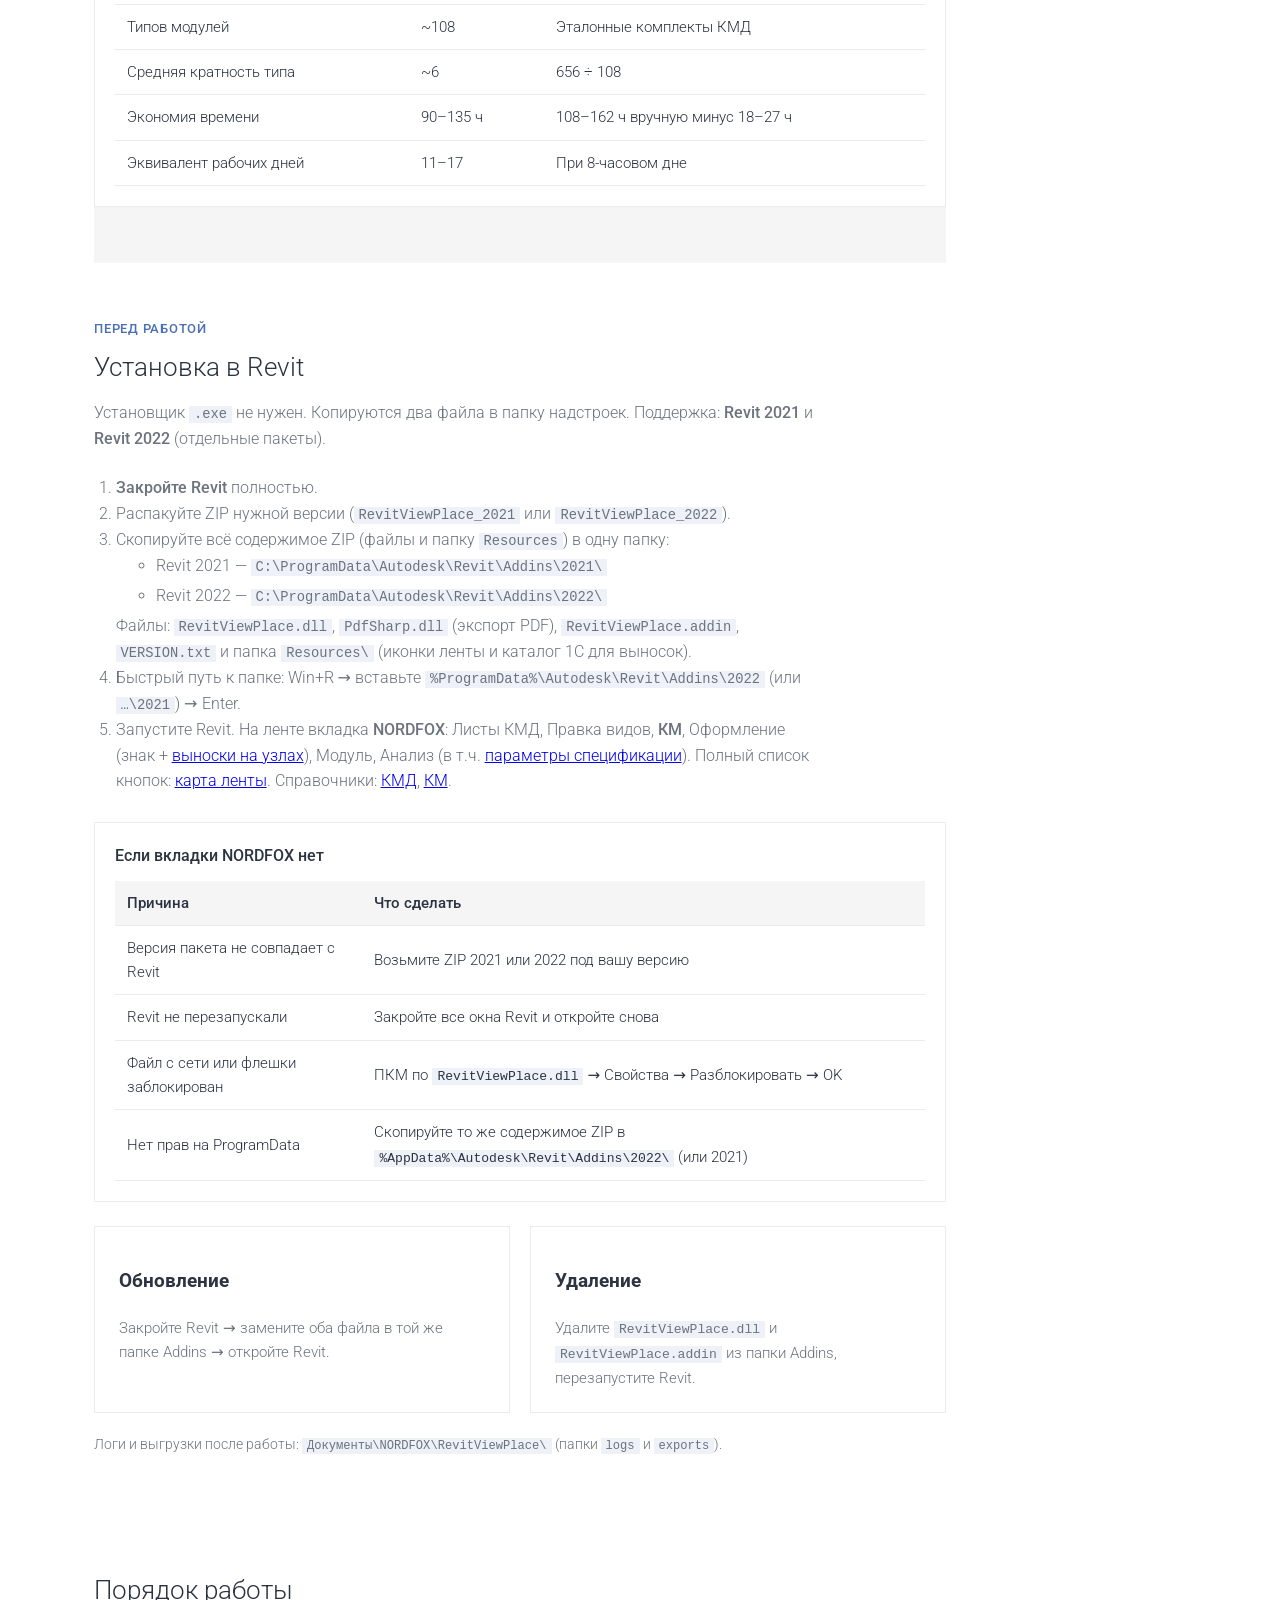
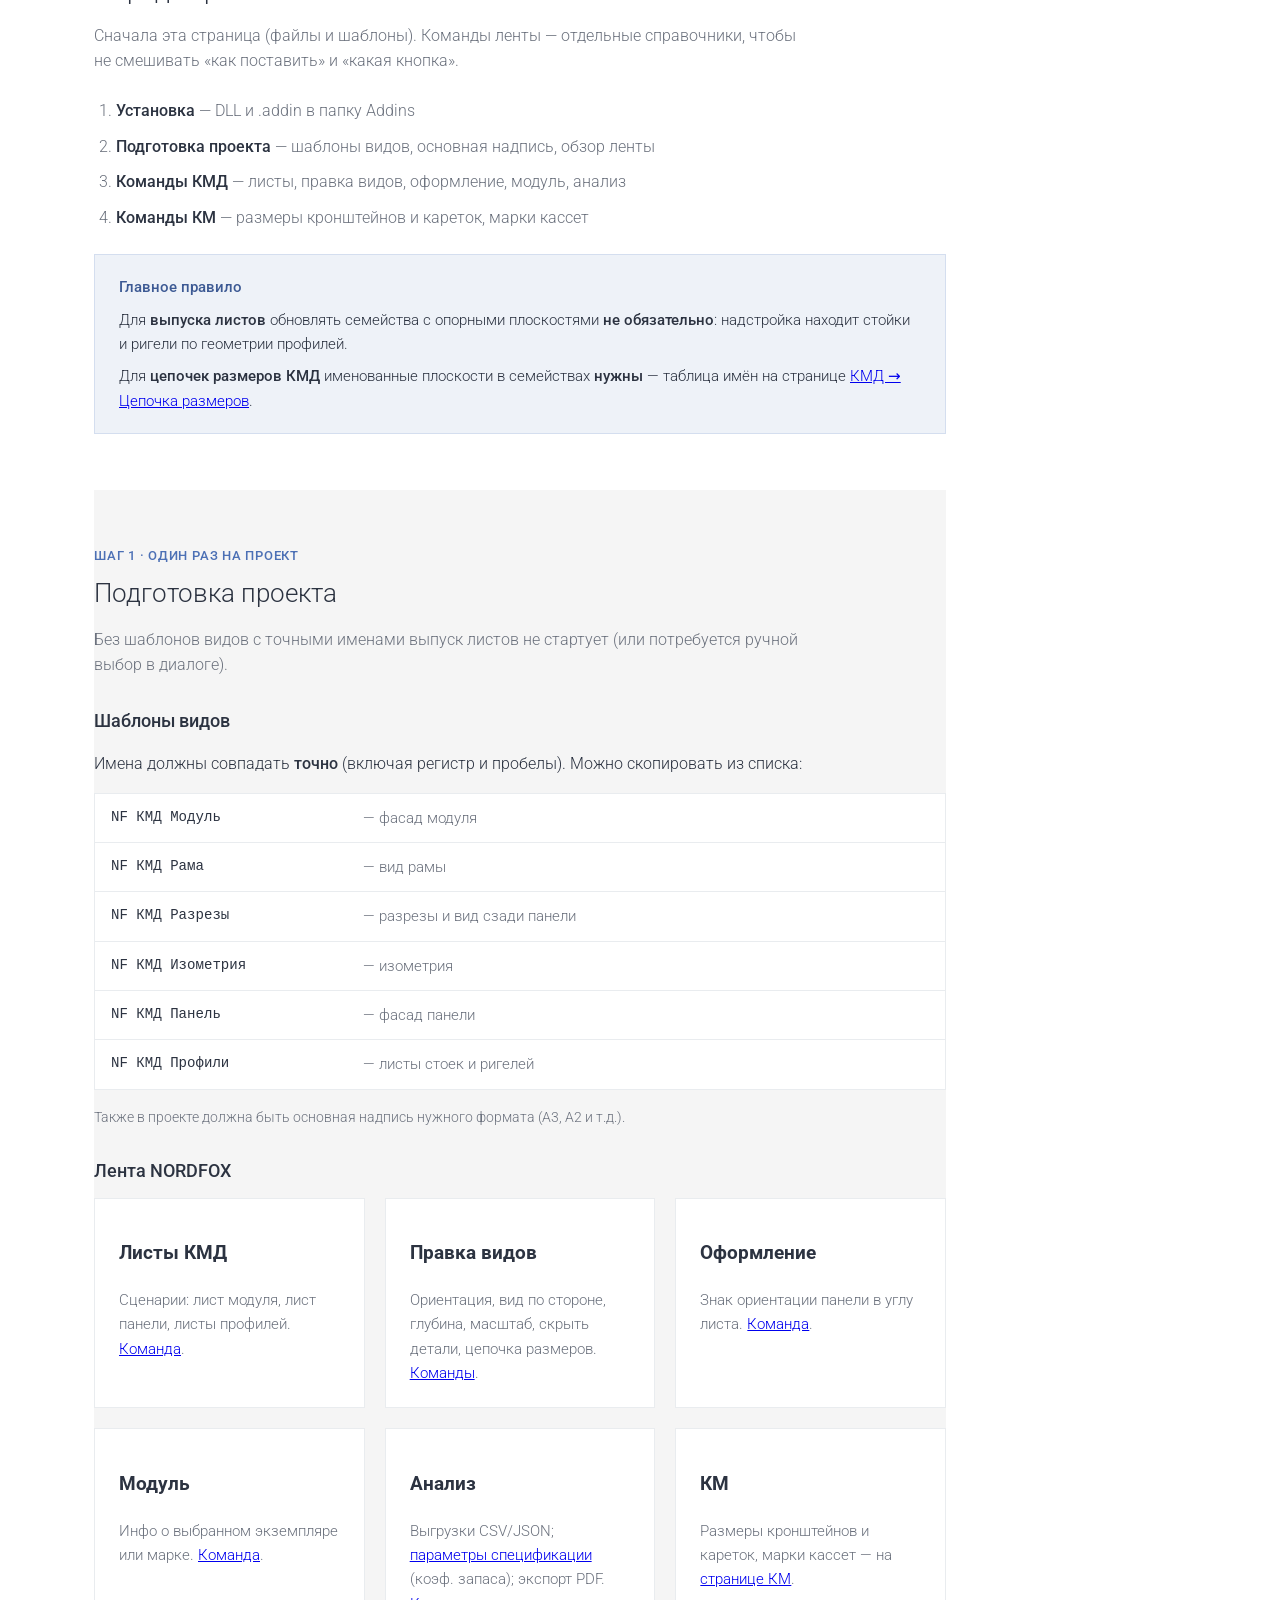
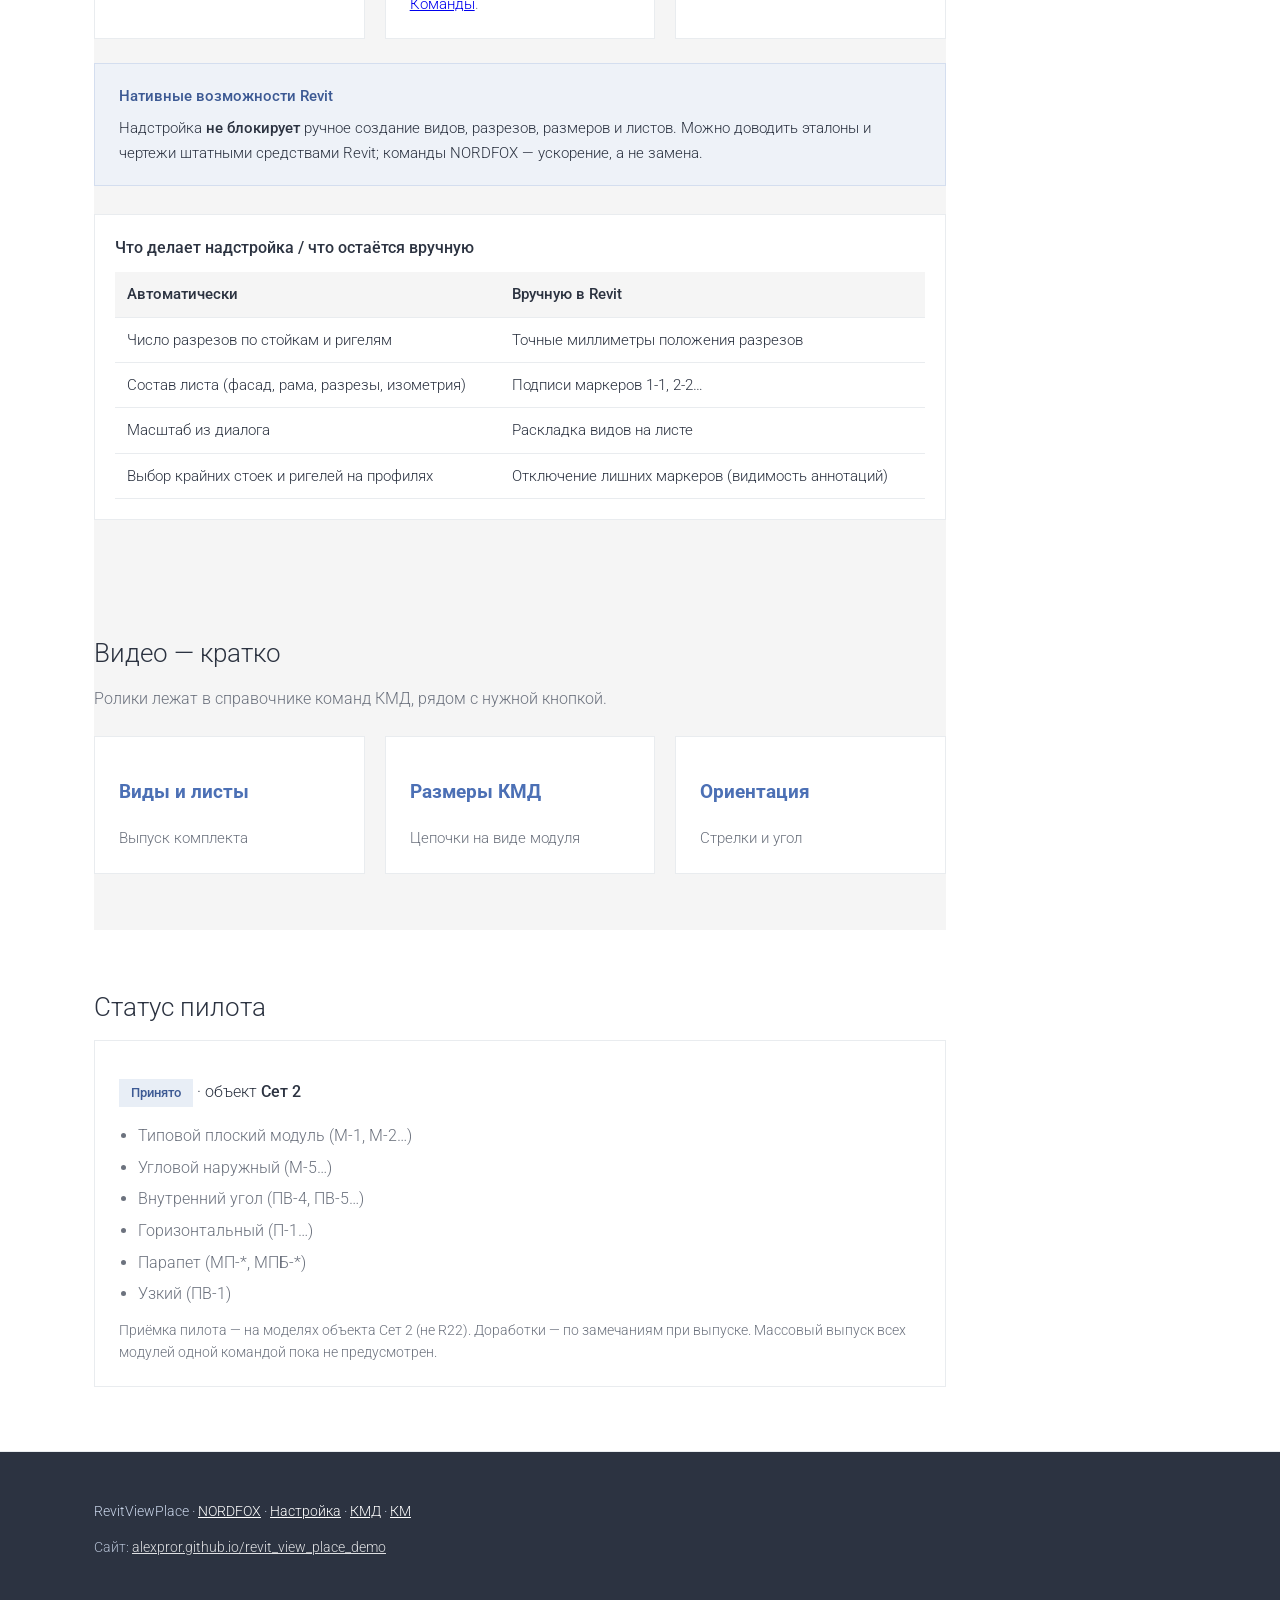
==== commit a2b4c05b: "Document schedule type params (v0.3.1): no duplicate family types for K.з. display. Co-authored-by: " ====
--- a/index.html
+++ b/index.html
@@ -162,7 +162,7 @@
           <code>%ProgramData%\Autodesk\Revit\Addins\2022</code>
           (или <code>…\2021</code>) → Enter.
         </li>
-        <li>Запустите Revit. На ленте вкладка <strong>NORDFOX</strong>: Листы КМД, Правка видов, <strong>КМ</strong>, Оформление (знак + <a href="kmd.html#cmd-callouts">выноски на узлах</a>), Модуль, Анализ. Полный список кнопок: <a href="kmd.html#ribbon-map">карта ленты</a>. Справочники: <a href="kmd.html">КМД</a>, <a href="km.html">КМ</a>.</li>
+        <li>Запустите Revit. На ленте вкладка <strong>NORDFOX</strong>: Листы КМД, Правка видов, <strong>КМ</strong>, Оформление (знак + <a href="kmd.html#cmd-callouts">выноски на узлах</a>), Модуль, Анализ (в т.ч. <a href="kmd.html#spec-params">параметры спецификации</a>). Полный список кнопок: <a href="kmd.html#ribbon-map">карта ленты</a>. Справочники: <a href="kmd.html">КМД</a>, <a href="km.html">КМ</a>.</li>
       </ol>
 
       <div class="plane-diagram" style="margin-top: 28px;">
@@ -267,7 +267,7 @@
         </article>
         <article class="card">
           <h3>Анализ</h3>
-          <p class="card-text">Выгрузки видов, листа и проекта в CSV / JSON. <a href="kmd.html#cmd-analyze">Команды</a>.</p>
+          <p class="card-text">Выгрузки CSV/JSON; <a href="kmd.html#spec-params">параметры спецификации</a> (коэф. запаса); экспорт PDF. <a href="kmd.html#cmd-analyze">Команды</a>.</p>
         </article>
         <article class="card">
           <h3>КМ</h3>
